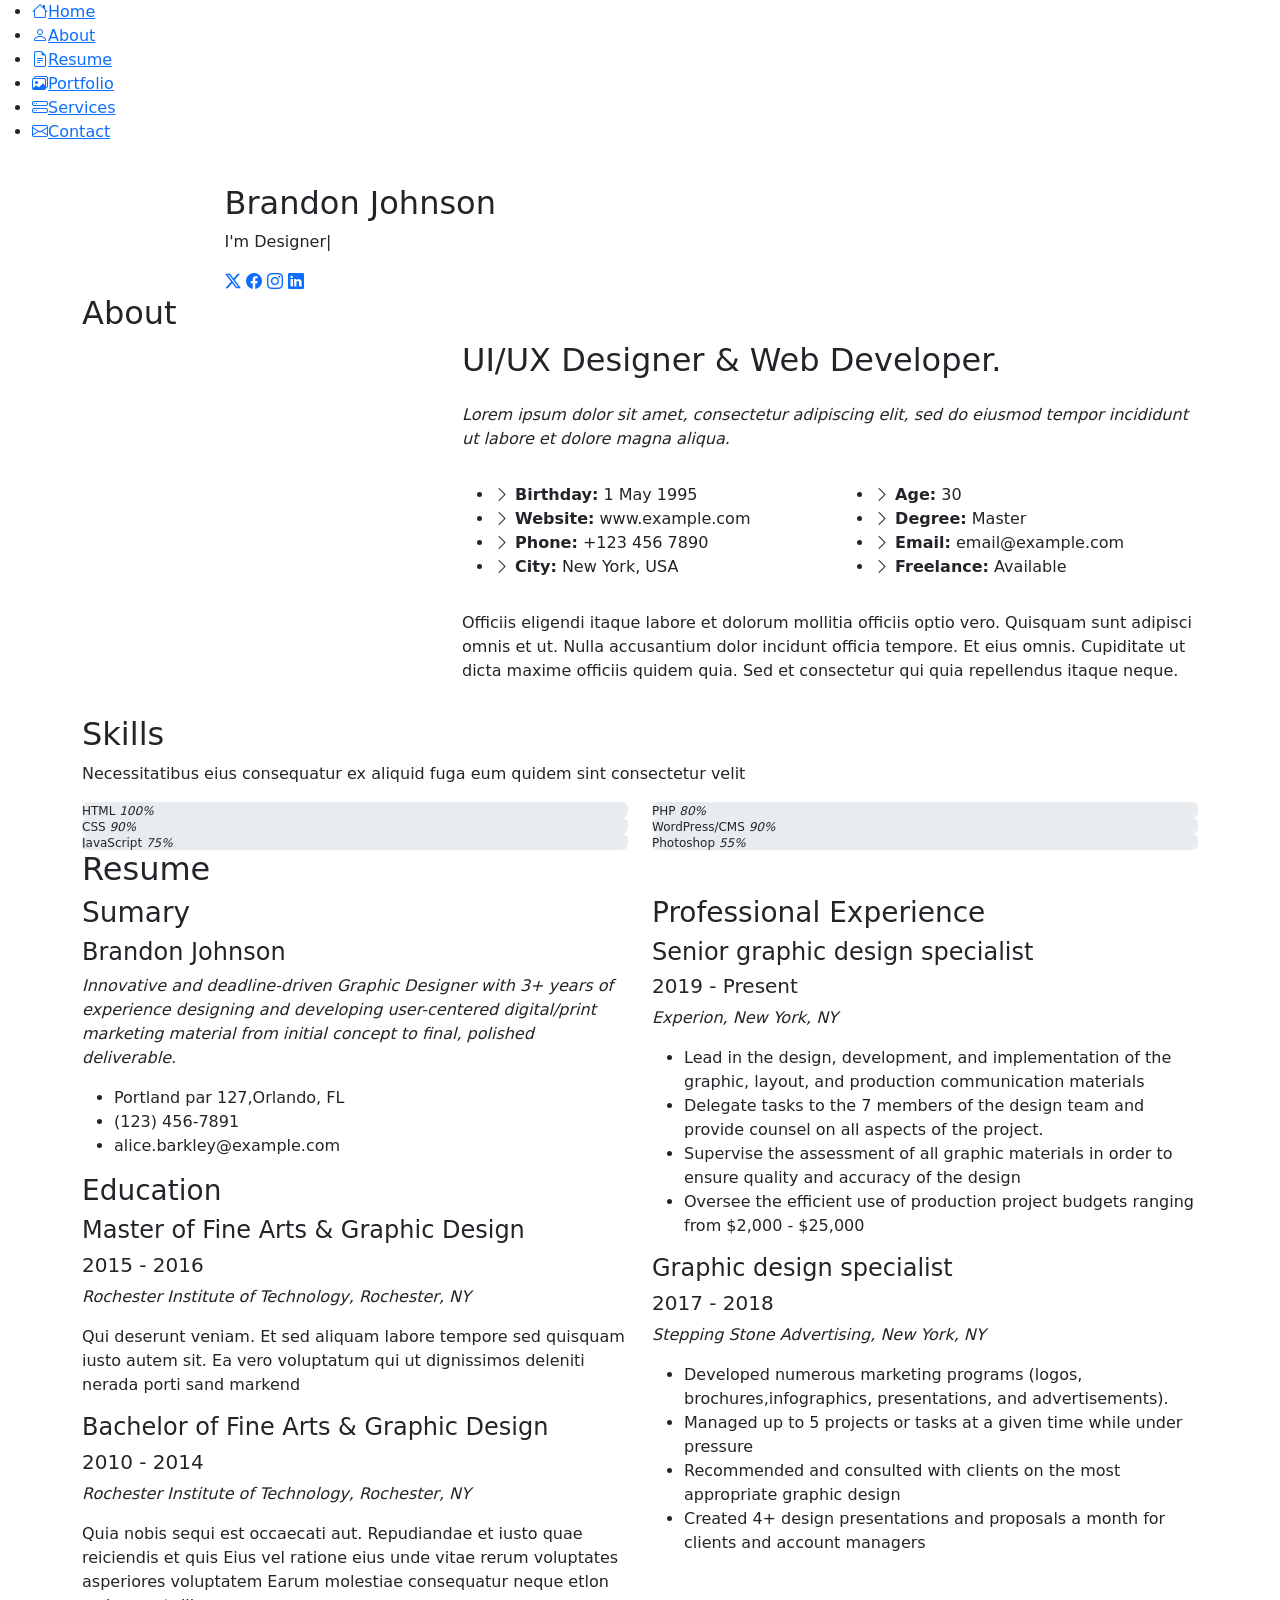
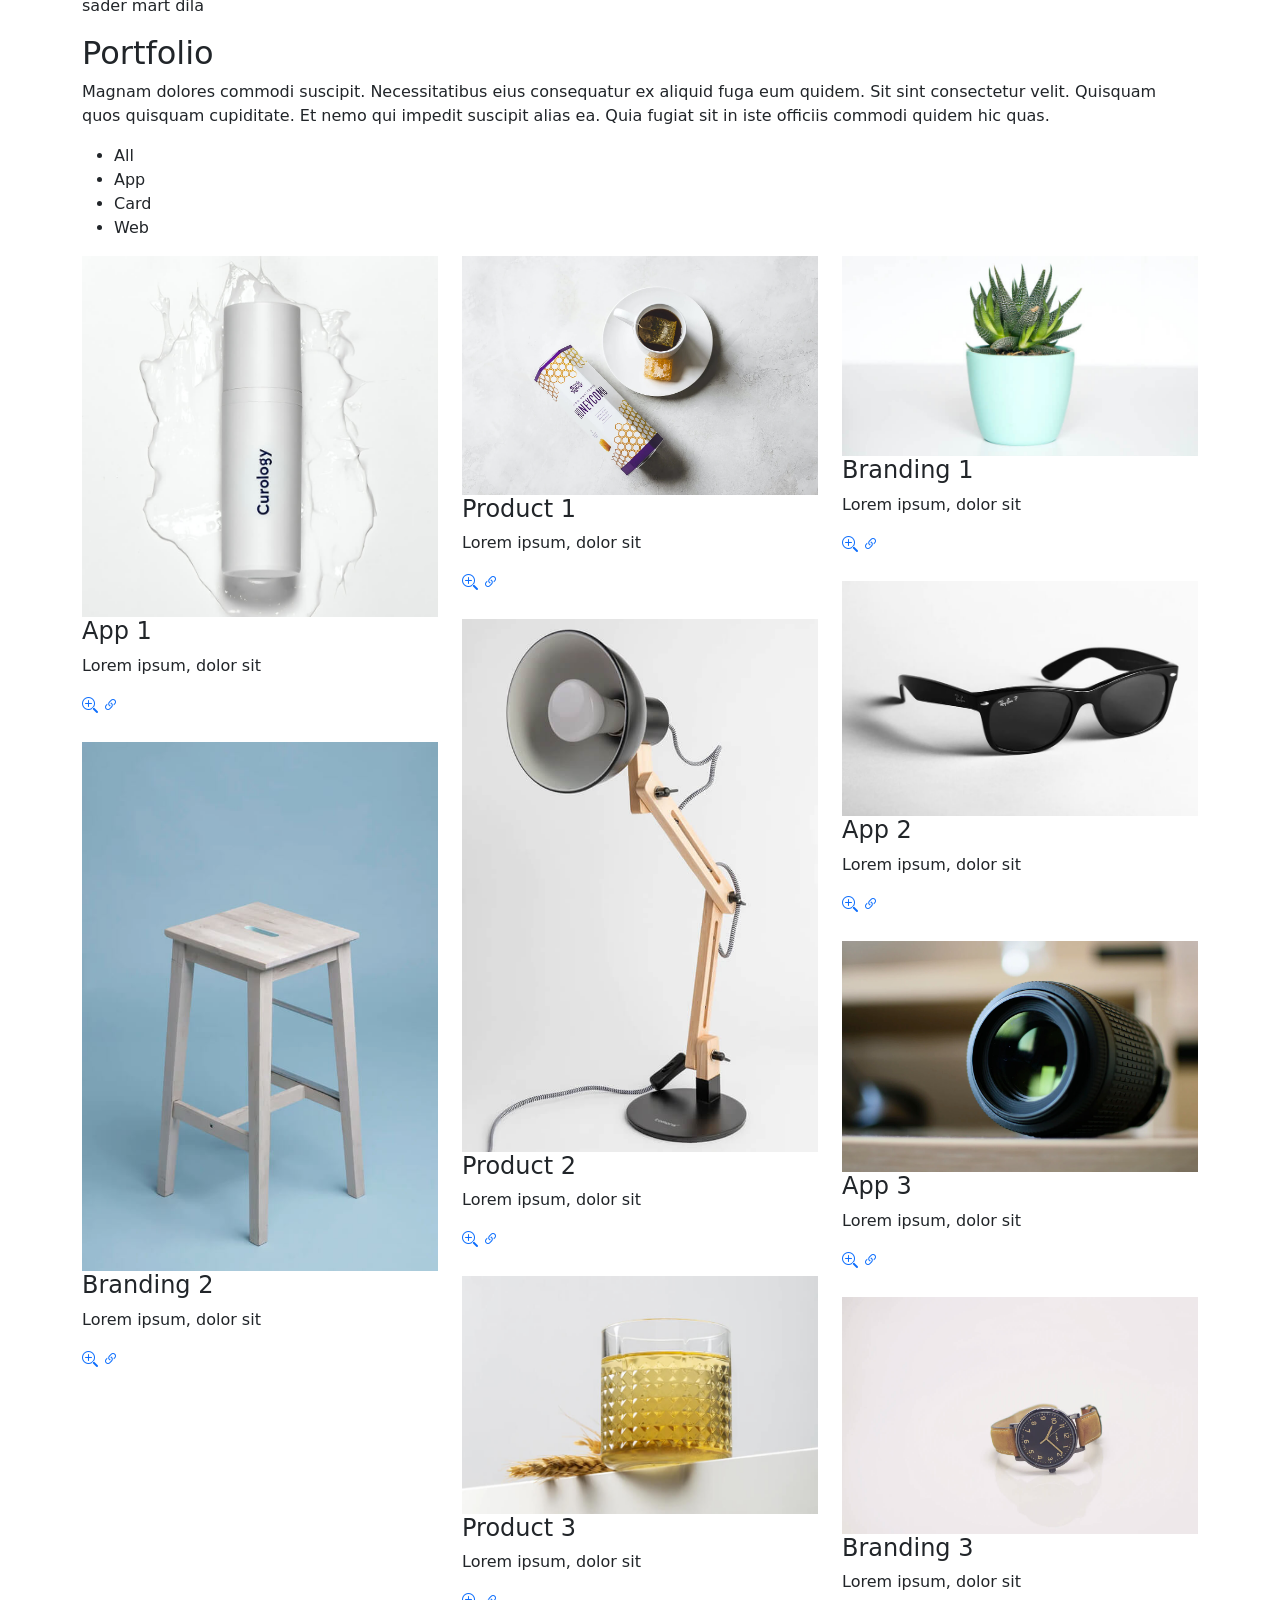
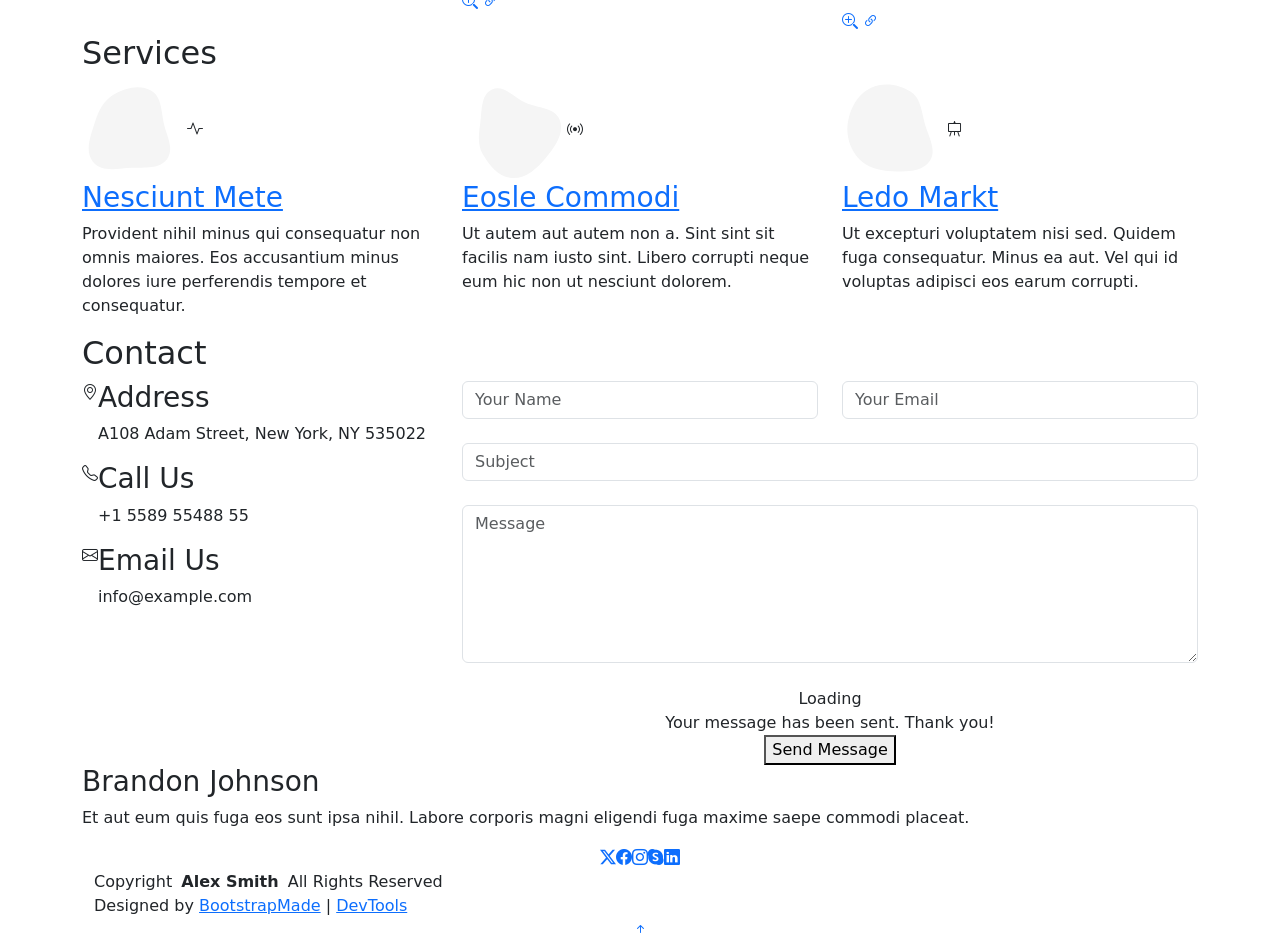
==== index.html @ 9f664d88 "first" ====
<!DOCTYPE html>
<html lang="en">

<head>
  <meta charset="utf-8">
  <meta content="width=device-width, initial-scale=1.0" name="viewport">
  <title>Index - MyResume Bootstrap Template</title>
  <meta content="" name="description">
  <meta content="" name="keywords">

  <!-- Favicons -->
  <link href="assets/img/favicon.png" rel="icon">
  <link href="assets/img/apple-touch-icon.png" rel="apple-touch-icon">

  <!-- Fonts -->
  <link href="https://fonts.googleapis.com" rel="preconnect">
  <link href="https://fonts.gstatic.com" rel="preconnect" crossorigin>
  <link href="https://fonts.googleapis.com/css2?family=Roboto:ital,wght@0,100;0,300;0,400;0,500;0,700;0,900;1,100;1,300;1,400;1,500;1,700;1,900&family=Poppins:ital,wght@0,100;0,200;0,300;0,400;0,500;0,600;0,700;0,800;0,900;1,100;1,200;1,300;1,400;1,500;1,600;1,700;1,800;1,900&family=Raleway:ital,wght@0,100;0,200;0,300;0,400;0,500;0,600;0,700;0,800;0,900;1,100;1,200;1,300;1,400;1,500;1,600;1,700;1,800;1,900&display=swap" rel="stylesheet">

  <!-- Vendor CSS Files -->
  <link href="assets/vendor/bootstrap/css/bootstrap.min.css" rel="stylesheet">
  <link href="assets/vendor/bootstrap-icons/bootstrap-icons.css" rel="stylesheet">
  <link href="assets/vendor/aos/aos.css" rel="stylesheet">
  <link href="assets/vendor/glightbox/css/glightbox.min.css" rel="stylesheet">
  <link href="assets/vendor/swiper/swiper-bundle.min.css" rel="stylesheet">

  <!-- Main CSS File -->
  <link href="assets/css/main.css" rel="stylesheet">

  <!-- =======================================================
  * Template Name: MyResume
  * Template URL: https://bootstrapmade.com/free-html-bootstrap-template-my-resume/
  * Updated: Jun 29 2024 with Bootstrap v5.3.3
  * Author: BootstrapMade.com
  * License: https://bootstrapmade.com/license/
  ======================================================== -->
</head>

<body class="index-page">

  <header id="header" class="header d-flex flex-column justify-content-center">

    <i class="header-toggle d-xl-none bi bi-list"></i>

    <nav id="navmenu" class="navmenu">
      <ul>
        <li><a href="#hero" class="active"><i class="bi bi-house navicon"></i><span>Home</span></a></li>
        <li><a href="#about"><i class="bi bi-person navicon"></i><span>About</span></a></li>
        <li><a href="#resume"><i class="bi bi-file-earmark-text navicon"></i><span>Resume</span></a></li>
        <li><a href="#portfolio"><i class="bi bi-images navicon"></i><span>Portfolio</span></a></li>
        <li><a href="#services"><i class="bi bi-hdd-stack navicon"></i><span>Services</span></a></li>
        <li><a href="#contact"><i class="bi bi-envelope navicon"></i><span>Contact</span></a></li>
      </ul>
    </nav>

  </header>

  <main class="main">

    <!-- Hero Section -->
    <section id="hero" class="hero section light-background">

      <img src="assets/img/hero-bg.jpg" alt="">

      <div class="container" data-aos="zoom-out">
        <div class="row justify-content-center">
          <div class="col-lg-9">
            <h2>Brandon Johnson</h2>
            <p>I'm <span class="typed" data-typed-items="Designer, Developer, Freelancer, Photographer">Designer</span><span class="typed-cursor typed-cursor--blink" aria-hidden="true"></span></p>
            <div class="social-links">
              <a href="#"><i class="bi bi-twitter-x"></i></a>
              <a href="#"><i class="bi bi-facebook"></i></a>
              <a href="#"><i class="bi bi-instagram"></i></a>
              <a href="#"><i class="bi bi-linkedin"></i></a>
            </div>
          </div>
        </div>
      </div>

    </section><!-- /Hero Section -->

    <!-- About Section -->
    <section id="about" class="about section">

      <!-- Section Title -->
      <div class="container section-title" data-aos="fade-up">
        <h2>About</h2>
      </div><!-- End Section Title -->

      <div class="container" data-aos="fade-up" data-aos-delay="100">

        <div class="row gy-4 justify-content-center">
          <div class="col-lg-4">
            <img src="assets/img/profile-img.jpg" class="img-fluid" alt="">
          </div>
          <div class="col-lg-8 content">
            <h2>UI/UX Designer &amp; Web Developer.</h2>
            <p class="fst-italic py-3">
              Lorem ipsum dolor sit amet, consectetur adipiscing elit, sed do eiusmod tempor incididunt ut labore et dolore
              magna aliqua.
            </p>
            <div class="row">
              <div class="col-lg-6">
                <ul>
                  <li><i class="bi bi-chevron-right"></i> <strong>Birthday:</strong> <span>1 May 1995</span></li>
                  <li><i class="bi bi-chevron-right"></i> <strong>Website:</strong> <span>www.example.com</span></li>
                  <li><i class="bi bi-chevron-right"></i> <strong>Phone:</strong> <span>+123 456 7890</span></li>
                  <li><i class="bi bi-chevron-right"></i> <strong>City:</strong> <span>New York, USA</span></li>
                </ul>
              </div>
              <div class="col-lg-6">
                <ul>
                  <li><i class="bi bi-chevron-right"></i> <strong>Age:</strong> <span>30</span></li>
                  <li><i class="bi bi-chevron-right"></i> <strong>Degree:</strong> <span>Master</span></li>
                  <li><i class="bi bi-chevron-right"></i> <strong>Email:</strong> <span>email@example.com</span></li>
                  <li><i class="bi bi-chevron-right"></i> <strong>Freelance:</strong> <span>Available</span></li>
                </ul>
              </div>
            </div>
            <p class="py-3">
              Officiis eligendi itaque labore et dolorum mollitia officiis optio vero. Quisquam sunt adipisci omnis et ut. Nulla accusantium dolor incidunt officia tempore. Et eius omnis.
              Cupiditate ut dicta maxime officiis quidem quia. Sed et consectetur qui quia repellendus itaque neque.
            </p>
          </div>
        </div>

      </div>

    </section><!-- /About Section -->

    <!-- Skills Section -->
    <section id="skills" class="skills section">

      <!-- Section Title -->
      <div class="container section-title" data-aos="fade-up">
        <h2>Skills</h2>
        <p>Necessitatibus eius consequatur ex aliquid fuga eum quidem sint consectetur velit</p>
      </div><!-- End Section Title -->

      <div class="container" data-aos="fade-up" data-aos-delay="100">

        <div class="row skills-content skills-animation">

          <div class="col-lg-6">

            <div class="progress">
              <span class="skill"><span>HTML</span> <i class="val">100%</i></span>
              <div class="progress-bar-wrap">
                <div class="progress-bar" role="progressbar" aria-valuenow="100" aria-valuemin="0" aria-valuemax="100"></div>
              </div>
            </div><!-- End Skills Item -->

            <div class="progress">
              <span class="skill"><span>CSS</span> <i class="val">90%</i></span>
              <div class="progress-bar-wrap">
                <div class="progress-bar" role="progressbar" aria-valuenow="90" aria-valuemin="0" aria-valuemax="100"></div>
              </div>
            </div><!-- End Skills Item -->

            <div class="progress">
              <span class="skill"><span>JavaScript</span> <i class="val">75%</i></span>
              <div class="progress-bar-wrap">
                <div class="progress-bar" role="progressbar" aria-valuenow="75" aria-valuemin="0" aria-valuemax="100"></div>
              </div>
            </div><!-- End Skills Item -->

          </div>

          <div class="col-lg-6">

            <div class="progress">
              <span class="skill"><span>PHP</span> <i class="val">80%</i></span>
              <div class="progress-bar-wrap">
                <div class="progress-bar" role="progressbar" aria-valuenow="80" aria-valuemin="0" aria-valuemax="100"></div>
              </div>
            </div><!-- End Skills Item -->

            <div class="progress">
              <span class="skill"><span>WordPress/CMS</span> <i class="val">90%</i></span>
              <div class="progress-bar-wrap">
                <div class="progress-bar" role="progressbar" aria-valuenow="90" aria-valuemin="0" aria-valuemax="100"></div>
              </div>
            </div><!-- End Skills Item -->

            <div class="progress">
              <span class="skill"><span>Photoshop</span> <i class="val">55%</i></span>
              <div class="progress-bar-wrap">
                <div class="progress-bar" role="progressbar" aria-valuenow="55" aria-valuemin="0" aria-valuemax="100"></div>
              </div>
            </div><!-- End Skills Item -->

          </div>

        </div>

      </div>

    </section><!-- /Skills Section -->

    <!-- Resume Section -->
    <section id="resume" class="resume section">

      <!-- Section Title -->
      <div class="container section-title" data-aos="fade-up">
        <h2>Resume</h2>
      </div><!-- End Section Title -->

      <div class="container">

        <div class="row">

          <div class="col-lg-6" data-aos="fade-up" data-aos-delay="100">
            <h3 class="resume-title">Sumary</h3>

            <div class="resume-item pb-0">
              <h4>Brandon Johnson</h4>
              <p><em>Innovative and deadline-driven Graphic Designer with 3+ years of experience designing and developing user-centered digital/print marketing material from initial concept to final, polished deliverable.</em></p>
              <ul>
                <li>Portland par 127,Orlando, FL</li>
                <li>(123) 456-7891</li>
                <li>alice.barkley@example.com</li>
              </ul>
            </div><!-- Edn Resume Item -->

            <h3 class="resume-title">Education</h3>
            <div class="resume-item">
              <h4>Master of Fine Arts &amp; Graphic Design</h4>
              <h5>2015 - 2016</h5>
              <p><em>Rochester Institute of Technology, Rochester, NY</em></p>
              <p>Qui deserunt veniam. Et sed aliquam labore tempore sed quisquam iusto autem sit. Ea vero voluptatum qui ut dignissimos deleniti nerada porti sand markend</p>
            </div><!-- Edn Resume Item -->

            <div class="resume-item">
              <h4>Bachelor of Fine Arts &amp; Graphic Design</h4>
              <h5>2010 - 2014</h5>
              <p><em>Rochester Institute of Technology, Rochester, NY</em></p>
              <p>Quia nobis sequi est occaecati aut. Repudiandae et iusto quae reiciendis et quis Eius vel ratione eius unde vitae rerum voluptates asperiores voluptatem Earum molestiae consequatur neque etlon sader mart dila</p>
            </div><!-- Edn Resume Item -->

          </div>

          <div class="col-lg-6" data-aos="fade-up" data-aos-delay="200">
            <h3 class="resume-title">Professional Experience</h3>
            <div class="resume-item">
              <h4>Senior graphic design specialist</h4>
              <h5>2019 - Present</h5>
              <p><em>Experion, New York, NY </em></p>
              <ul>
                <li>Lead in the design, development, and implementation of the graphic, layout, and production communication materials</li>
                <li>Delegate tasks to the 7 members of the design team and provide counsel on all aspects of the project. </li>
                <li>Supervise the assessment of all graphic materials in order to ensure quality and accuracy of the design</li>
                <li>Oversee the efficient use of production project budgets ranging from $2,000 - $25,000</li>
              </ul>
            </div><!-- Edn Resume Item -->

            <div class="resume-item">
              <h4>Graphic design specialist</h4>
              <h5>2017 - 2018</h5>
              <p><em>Stepping Stone Advertising, New York, NY</em></p>
              <ul>
                <li>Developed numerous marketing programs (logos, brochures,infographics, presentations, and advertisements).</li>
                <li>Managed up to 5 projects or tasks at a given time while under pressure</li>
                <li>Recommended and consulted with clients on the most appropriate graphic design</li>
                <li>Created 4+ design presentations and proposals a month for clients and account managers</li>
              </ul>
            </div><!-- Edn Resume Item -->

          </div>

        </div>

      </div>

    </section><!-- /Resume Section -->

    <!-- Portfolio Section -->
    <section id="portfolio" class="portfolio section">

      <!-- Section Title -->
      <div class="container section-title" data-aos="fade-up">
        <h2>Portfolio</h2>
        <p>Magnam dolores commodi suscipit. Necessitatibus eius consequatur ex aliquid fuga eum quidem. Sit sint consectetur velit. Quisquam quos quisquam cupiditate. Et nemo qui impedit suscipit alias ea. Quia fugiat sit in iste officiis commodi quidem hic quas.</p>
      </div><!-- End Section Title -->

      <div class="container">

        <div class="isotope-layout" data-default-filter="*" data-layout="masonry" data-sort="original-order">

          <ul class="portfolio-filters isotope-filters" data-aos="fade-up" data-aos-delay="100">
            <li data-filter="*" class="filter-active">All</li>
            <li data-filter=".filter-app">App</li>
            <li data-filter=".filter-product">Card</li>
            <li data-filter=".filter-branding">Web</li>
          </ul><!-- End Portfolio Filters -->

          <div class="row gy-4 isotope-container" data-aos="fade-up" data-aos-delay="200">

            <div class="col-lg-4 col-md-6 portfolio-item isotope-item filter-app">
              <img src="assets/img/masonry-portfolio/masonry-portfolio-1.jpg" class="img-fluid" alt="">
              <div class="portfolio-info">
                <h4>App 1</h4>
                <p>Lorem ipsum, dolor sit</p>
                <a href="assets/img/masonry-portfolio/masonry-portfolio-1.jpg" title="App 1" data-gallery="portfolio-gallery-app" class="glightbox preview-link"><i class="bi bi-zoom-in"></i></a>
                <a href="" title="More Details" class="details-link"><i class="bi bi-link-45deg"></i></a>
              </div>
            </div><!-- End Portfolio Item -->

            <div class="col-lg-4 col-md-6 portfolio-item isotope-item filter-product">
              <img src="assets/img/masonry-portfolio/masonry-portfolio-2.jpg" class="img-fluid" alt="">
              <div class="portfolio-info">
                <h4>Product 1</h4>
                <p>Lorem ipsum, dolor sit</p>
                <a href="assets/img/masonry-portfolio/masonry-portfolio-2.jpg" title="Product 1" data-gallery="portfolio-gallery-product" class="glightbox preview-link"><i class="bi bi-zoom-in"></i></a>
                <a href="" title="More Details" class="details-link"><i class="bi bi-link-45deg"></i></a>
              </div>
            </div><!-- End Portfolio Item -->

            <div class="col-lg-4 col-md-6 portfolio-item isotope-item filter-branding">
              <img src="assets/img/masonry-portfolio/masonry-portfolio-3.jpg" class="img-fluid" alt="">
              <div class="portfolio-info">
                <h4>Branding 1</h4>
                <p>Lorem ipsum, dolor sit</p>
                <a href="assets/img/masonry-portfolio/masonry-portfolio-3.jpg" title="Branding 1" data-gallery="portfolio-gallery-branding" class="glightbox preview-link"><i class="bi bi-zoom-in"></i></a>
                <a href="" title="More Details" class="details-link"><i class="bi bi-link-45deg"></i></a>
              </div>
            </div><!-- End Portfolio Item -->

            <div class="col-lg-4 col-md-6 portfolio-item isotope-item filter-app">
              <img src="assets/img/masonry-portfolio/masonry-portfolio-4.jpg" class="img-fluid" alt="">
              <div class="portfolio-info">
                <h4>App 2</h4>
                <p>Lorem ipsum, dolor sit</p>
                <a href="assets/img/masonry-portfolio/masonry-portfolio-4.jpg" title="App 2" data-gallery="portfolio-gallery-app" class="glightbox preview-link"><i class="bi bi-zoom-in"></i></a>
                <a href="" title="More Details" class="details-link"><i class="bi bi-link-45deg"></i></a>
              </div>
            </div><!-- End Portfolio Item -->

            <div class="col-lg-4 col-md-6 portfolio-item isotope-item filter-product">
              <img src="assets/img/masonry-portfolio/masonry-portfolio-5.jpg" class="img-fluid" alt="">
              <div class="portfolio-info">
                <h4>Product 2</h4>
                <p>Lorem ipsum, dolor sit</p>
                <a href="assets/img/masonry-portfolio/masonry-portfolio-5.jpg" title="Product 2" data-gallery="portfolio-gallery-product" class="glightbox preview-link"><i class="bi bi-zoom-in"></i></a>
                <a href="" title="More Details" class="details-link"><i class="bi bi-link-45deg"></i></a>
              </div>
            </div><!-- End Portfolio Item -->

            <div class="col-lg-4 col-md-6 portfolio-item isotope-item filter-branding">
              <img src="assets/img/masonry-portfolio/masonry-portfolio-6.jpg" class="img-fluid" alt="">
              <div class="portfolio-info">
                <h4>Branding 2</h4>
                <p>Lorem ipsum, dolor sit</p>
                <a href="assets/img/masonry-portfolio/masonry-portfolio-6.jpg" title="Branding 2" data-gallery="portfolio-gallery-branding" class="glightbox preview-link"><i class="bi bi-zoom-in"></i></a>
                <a href="" title="More Details" class="details-link"><i class="bi bi-link-45deg"></i></a>
              </div>
            </div><!-- End Portfolio Item -->

            <div class="col-lg-4 col-md-6 portfolio-item isotope-item filter-app">
              <img src="assets/img/masonry-portfolio/masonry-portfolio-7.jpg" class="img-fluid" alt="">
              <div class="portfolio-info">
                <h4>App 3</h4>
                <p>Lorem ipsum, dolor sit</p>
                <a href="assets/img/masonry-portfolio/masonry-portfolio-7.jpg" title="App 3" data-gallery="portfolio-gallery-app" class="glightbox preview-link"><i class="bi bi-zoom-in"></i></a>
                <a href="" title="More Details" class="details-link"><i class="bi bi-link-45deg"></i></a>
              </div>
            </div><!-- End Portfolio Item -->

            <div class="col-lg-4 col-md-6 portfolio-item isotope-item filter-product">
              <img src="assets/img/masonry-portfolio/masonry-portfolio-8.jpg" class="img-fluid" alt="">
              <div class="portfolio-info">
                <h4>Product 3</h4>
                <p>Lorem ipsum, dolor sit</p>
                <a href="assets/img/masonry-portfolio/masonry-portfolio-8.jpg" title="Product 3" data-gallery="portfolio-gallery-product" class="glightbox preview-link"><i class="bi bi-zoom-in"></i></a>
                <a href="" title="More Details" class="details-link"><i class="bi bi-link-45deg"></i></a>
              </div>
            </div><!-- End Portfolio Item -->

            <div class="col-lg-4 col-md-6 portfolio-item isotope-item filter-branding">
              <img src="assets/img/masonry-portfolio/masonry-portfolio-9.jpg" class="img-fluid" alt="">
              <div class="portfolio-info">
                <h4>Branding 3</h4>
                <p>Lorem ipsum, dolor sit</p>
                <a href="assets/img/masonry-portfolio/masonry-portfolio-9.jpg" title="Branding 2" data-gallery="portfolio-gallery-branding" class="glightbox preview-link"><i class="bi bi-zoom-in"></i></a>
                <a href="" title="More Details" class="details-link"><i class="bi bi-link-45deg"></i></a>
              </div>
            </div><!-- End Portfolio Item -->

          </div><!-- End Portfolio Container -->

        </div>

      </div>

    </section><!-- /Portfolio Section -->

    <!-- Services Section -->
    <section id="services" class="services section">

      <!-- Section Title -->
      <div class="container section-title" data-aos="fade-up">
        <h2>Services</h2>
      </div><!-- End Section Title -->

      <div class="container">

        <div class="row gy-4">

          <div class="col-lg-4 col-md-6" data-aos="fade-up" data-aos-delay="100">
            <div class="service-item item-cyan position-relative">
              <div class="icon">
                <svg width="100" height="100" viewBox="0 0 600 600" xmlns="http://www.w3.org/2000/svg">
                  <path stroke="none" stroke-width="0" fill="#f5f5f5" d="M300,521.0016835830174C376.1290562159157,517.8887921683347,466.0731472004068,529.7835943286574,510.70327084640275,468.03025145048787C554.3714126377745,407.6079735673963,508.03601936045806,328.9844924480964,491.2728898941984,256.3432110539036C474.5976632858925,184.082847569629,479.9380746630129,96.60480741107993,416.23090153303,58.64404602377083C348.86323505073057,18.502131276798302,261.93793281208167,40.57373210992963,193.5410806939664,78.93577620505333C130.42746243093433,114.334589627462,98.30271207620316,179.96522072025542,76.75703585869454,249.04625023123273C51.97151888228291,328.5150500222984,13.704378332031375,421.85034740162234,66.52175969318436,486.19268352777647C119.04800174914682,550.1803526380478,217.28368757567262,524.383925680826,300,521.0016835830174"></path>
                </svg>
                <i class="bi bi-activity"></i>
              </div>
              <a href="#" class="stretched-link">
                <h3>Nesciunt Mete</h3>
              </a>
              <p>Provident nihil minus qui consequatur non omnis maiores. Eos accusantium minus dolores iure perferendis tempore et consequatur.</p>
            </div>
          </div><!-- End Service Item -->

          <div class="col-lg-4 col-md-6" data-aos="fade-up" data-aos-delay="200">
            <div class="service-item item-orange position-relative">
              <div class="icon">
                <svg width="100" height="100" viewBox="0 0 600 600" xmlns="http://www.w3.org/2000/svg">
                  <path stroke="none" stroke-width="0" fill="#f5f5f5" d="M300,582.0697525312426C382.5290701553225,586.8405444964366,449.9789794690241,525.3245884688669,502.5850820975895,461.55621195738473C556.606425686781,396.0723002908107,615.8543463187945,314.28637112970534,586.6730223649479,234.56875336149918C558.9533121215079,158.8439757836574,454.9685369536778,164.00468322053177,381.49747125262974,130.76875717737553C312.15926192815925,99.40240125094834,248.97055460311594,18.661163978235184,179.8680185752513,50.54337015887873C110.5421016452524,82.52863877960104,119.82277516462835,180.83849132639028,109.12597500060166,256.43424936330496C100.08760227029461,320.3096726198365,92.17705696193138,384.0621239912766,124.79988738764834,439.7174275375508C164.83382741302287,508.01625554203684,220.96474134820875,577.5009287672846,300,582.0697525312426"></path>
                </svg>
                <i class="bi bi-broadcast"></i>
              </div>
              <a href="#" class="stretched-link">
                <h3>Eosle Commodi</h3>
              </a>
              <p>Ut autem aut autem non a. Sint sint sit facilis nam iusto sint. Libero corrupti neque eum hic non ut nesciunt dolorem.</p>
            </div>
          </div><!-- End Service Item -->

          <div class="col-lg-4 col-md-6" data-aos="fade-up" data-aos-delay="300">
            <div class="service-item item-teal position-relative">
              <div class="icon">
                <svg width="100" height="100" viewBox="0 0 600 600" xmlns="http://www.w3.org/2000/svg">
                  <path stroke="none" stroke-width="0" fill="#f5f5f5" d="M300,541.5067337569781C382.14930387511276,545.0595476570109,479.8736841581634,548.3450877840088,526.4010558755058,480.5488172755941C571.5218469581645,414.80211281144784,517.5187510058486,332.0715597781072,496.52539010469104,255.14436215662573C477.37192572678356,184.95920475031193,473.57363656557914,105.61284051026155,413.0603344069578,65.22779650032875C343.27470386102294,18.654635553484475,251.2091493199835,5.337323636656869,175.0934190732945,40.62881213300186C97.87086631185822,76.43348514350839,51.98124368387456,156.15599469081315,36.44837278890362,239.84606092416172C21.716077023791087,319.22268207091537,43.775223500013084,401.1760424656574,96.891909868211,461.97329694683043C147.22146801428983,519.5804099606455,223.5754009179313,538.201503339737,300,541.5067337569781"></path>
                </svg>
                <i class="bi bi-easel"></i>
              </div>
              <a href="#" class="stretched-link">
                <h3>Ledo Markt</h3>
              </a>
              <p>Ut excepturi voluptatem nisi sed. Quidem fuga consequatur. Minus ea aut. Vel qui id voluptas adipisci eos earum corrupti.</p>
            </div>
          </div><!-- End Service Item -->

        </div>

      </div>

    </section><!-- /Services Section -->

    <!-- Contact Section -->
    <section id="contact" class="contact section">

      <!-- Section Title -->
      <div class="container section-title" data-aos="fade-up">
        <h2>Contact</h2>
      </div><!-- End Section Title -->

      <div class="container" data-aos="fade" data-aos-delay="100">

        <div class="row gy-4">

          <div class="col-lg-4">
            <div class="info-item d-flex" data-aos="fade-up" data-aos-delay="200">
              <i class="bi bi-geo-alt flex-shrink-0"></i>
              <div>
                <h3>Address</h3>
                <p>A108 Adam Street, New York, NY 535022</p>
              </div>
            </div><!-- End Info Item -->

            <div class="info-item d-flex" data-aos="fade-up" data-aos-delay="300">
              <i class="bi bi-telephone flex-shrink-0"></i>
              <div>
                <h3>Call Us</h3>
                <p>+1 5589 55488 55</p>
              </div>
            </div><!-- End Info Item -->

            <div class="info-item d-flex" data-aos="fade-up" data-aos-delay="400">
              <i class="bi bi-envelope flex-shrink-0"></i>
              <div>
                <h3>Email Us</h3>
                <p>info@example.com</p>
              </div>
            </div><!-- End Info Item -->

          </div>

          <div class="col-lg-8">
            <form action="forms/contact.php" method="post" class="php-email-form" data-aos="fade-up" data-aos-delay="200">
              <div class="row gy-4">

                <div class="col-md-6">
                  <input type="text" name="name" class="form-control" placeholder="Your Name" required="">
                </div>

                <div class="col-md-6 ">
                  <input type="email" class="form-control" name="email" placeholder="Your Email" required="">
                </div>

                <div class="col-md-12">
                  <input type="text" class="form-control" name="subject" placeholder="Subject" required="">
                </div>

                <div class="col-md-12">
                  <textarea class="form-control" name="message" rows="6" placeholder="Message" required=""></textarea>
                </div>

                <div class="col-md-12 text-center">
                  <div class="loading">Loading</div>
                  <div class="error-message"></div>
                  <div class="sent-message">Your message has been sent. Thank you!</div>

                  <button type="submit">Send Message</button>
                </div>

              </div>
            </form>
          </div><!-- End Contact Form -->

        </div>

      </div>

    </section><!-- /Contact Section -->

  </main>

  <footer id="footer" class="footer position-relative light-background">
    <div class="container">
      <h3 class="sitename">Brandon Johnson</h3>
      <p>Et aut eum quis fuga eos sunt ipsa nihil. Labore corporis magni eligendi fuga maxime saepe commodi placeat.</p>
      <div class="social-links d-flex justify-content-center">
        <a href=""><i class="bi bi-twitter-x"></i></a>
        <a href=""><i class="bi bi-facebook"></i></a>
        <a href=""><i class="bi bi-instagram"></i></a>
        <a href=""><i class="bi bi-skype"></i></a>
        <a href=""><i class="bi bi-linkedin"></i></a>
      </div>
      <div class="container">
        <div class="copyright">
          <span>Copyright</span> <strong class="px-1 sitename">Alex Smith</strong> <span>All Rights Reserved</span>
        </div>
        <div class="credits">
          <!-- All the links in the footer should remain intact. -->
          <!-- You can delete the links only if you've purchased the pro version. -->
          <!-- Licensing information: https://bootstrapmade.com/license/ -->
          <!-- Purchase the pro version with working PHP/AJAX contact form: [buy-url] -->
          Designed by <a href="https://bootstrapmade.com/">BootstrapMade</a> | <a href="https://bootstrapmade.com/tools/">DevTools</a>
        </div>
      </div>
    </div>
  </footer>

  <!-- Scroll Top -->
  <a href="#" id="scroll-top" class="scroll-top d-flex align-items-center justify-content-center"><i class="bi bi-arrow-up-short"></i></a>

  <!-- Preloader -->
  <div id="preloader"></div>

  <!-- Vendor JS Files -->
  <script src="assets/vendor/bootstrap/js/bootstrap.bundle.min.js"></script>
  <script src="assets/vendor/php-email-form/validate.js"></script>
  <script src="assets/vendor/aos/aos.js"></script>
  <script src="assets/vendor/typed.js/typed.umd.js"></script>
  <script src="assets/vendor/purecounter/purecounter_vanilla.js"></script>
  <script src="assets/vendor/waypoints/noframework.waypoints.js"></script>
  <script src="assets/vendor/glightbox/js/glightbox.min.js"></script>
  <script src="assets/vendor/imagesloaded/imagesloaded.pkgd.min.js"></script>
  <script src="assets/vendor/isotope-layout/isotope.pkgd.min.js"></script>
  <script src="assets/vendor/swiper/swiper-bundle.min.js"></script>

  <!-- Main JS File -->
  <script src="assets/js/main.js"></script>

</body>

</html>
---- assets/css/main.css ----
/**
* Template Name: MyResume
* Template URL: https://bootstrapmade.com/free-html-bootstrap-template-my-resume/
* Updated: Jun 29 2024 with Bootstrap v5.3.3
* Author: BootstrapMade.com
* License: https://bootstrapmade.com/license/
*/

/*--------------------------------------------------------------
# Font & Color Variables
# Help: https://bootstrapmade.com/color-system/
--------------------------------------------------------------*/
/* Fonts */
:root {
  --default-font: "Roboto",  system-ui, -apple-system, "Segoe UI", Roboto, "Helvetica Neue", Arial, "Noto Sans", "Liberation Sans", sans-serif, "Apple Color Emoji", "Segoe UI Emoji", "Segoe UI Symbol", "Noto Color Emoji";
  --heading-font: "Raleway",  sans-serif;
  --nav-font: "Poppins",  sans-serif;
}

/* Global Colors - The following color variables are used throughout the website. Updating them here will change the color scheme of the entire website */
:root { 
  --background-color: #ffffff; /* Background color for the entire website, including individual sections */
  --default-color: #272829; /* Default color used for the majority of the text content across the entire website */
  --heading-color: #45505b; /* Color for headings, subheadings and title throughout the website */
  --accent-color: #0563bb; /* Accent color that represents your brand on the website. It's used for buttons, links, and other elements that need to stand out */
  --surface-color: #ffffff; /* The surface color is used as a background of boxed elements within sections, such as cards, icon boxes, or other elements that require a visual separation from the global background. */
  --contrast-color: #ffffff; /* Contrast color for text, ensuring readability against backgrounds of accent, heading, or default colors. */
}

/* Nav Menu Colors - The following color variables are used specifically for the navigation menu. They are separate from the global colors to allow for more customization options */
:root {
  --nav-color: #45505b;  /* The default color of the main navmenu links */
  --nav-hover-color: #0563bb; /* Applied to main navmenu links when they are hovered over or active */
  --nav-mobile-background-color: #ffffff; /* Used as the background color for mobile navigation menu */
  --nav-dropdown-background-color: #ffffff; /* Used as the background color for dropdown items that appear when hovering over primary navigation items */
  --nav-dropdown-color: #212529; /* Used for navigation links of the dropdown items in the navigation menu. */
  --nav-dropdown-hover-color: #0563bb; /* Similar to --nav-hover-color, this color is applied to dropdown navigation links when they are hovered over. */
}

/* Color Presets - These classes override global colors when applied to any section or element, providing reuse of the sam color scheme. */

.light-background {
  --background-color: #f9f9f9;
  --surface-color: #ffffff;
}

.dark-background {
  --background-color: #060606;
  --default-color: #ffffff;
  --heading-color: #ffffff;
  --surface-color: #252525;
  --contrast-color: #ffffff;
}

/* Smooth scroll */
:root {
  scroll-behavior: smooth;
}

/*--------------------------------------------------------------
# General Styling & Shared Classes
--------------------------------------------------------------*/
body {
  color: var(--default-color);
  background-color: var(--background-color);
  font-family: var(--default-font);
}

a {
  color: var(--accent-color);
  text-decoration: none;
  transition: 0.3s;
}

a:hover {
  color: color-mix(in srgb, var(--accent-color), transparent 25%);
  text-decoration: none;
}

h1,
h2,
h3,
h4,
h5,
h6 {
  color: var(--heading-color);
  font-family: var(--heading-font);
}

/* PHP Email Form Messages
------------------------------*/
.php-email-form .error-message {
  display: none;
  background: #df1529;
  color: #ffffff;
  text-align: left;
  padding: 15px;
  margin-bottom: 24px;
  font-weight: 600;
}

.php-email-form .sent-message {
  display: none;
  color: #ffffff;
  background: #059652;
  text-align: center;
  padding: 15px;
  margin-bottom: 24px;
  font-weight: 600;
}

.php-email-form .loading {
  display: none;
  background: var(--surface-color);
  text-align: center;
  padding: 15px;
  margin-bottom: 24px;
}

.php-email-form .loading:before {
  content: "";
  display: inline-block;
  border-radius: 50%;
  width: 24px;
  height: 24px;
  margin: 0 10px -6px 0;
  border: 3px solid var(--accent-color);
  border-top-color: var(--surface-color);
  animation: php-email-form-loading 1s linear infinite;
}

@keyframes php-email-form-loading {
  0% {
    transform: rotate(0deg);
  }

  100% {
    transform: rotate(360deg);
  }
}

/*--------------------------------------------------------------
# Global Header
--------------------------------------------------------------*/
.header {
  color: var(--default-color);
  position: fixed;
  top: 0;
  left: 0;
  bottom: 0;
  padding: 0 15px;
  transition: all ease-in-out 0.3s;
  overflow-y: auto;
  z-index: 997;
  min-width: 200px;
}

@media (max-width: 1199px) {
  .header {
    background-color: var(--background-color);
    border-right: 1px solid color-mix(in srgb, var(--default-color), transparent 90%);
    width: 300px;
    left: -100%;
  }
}

@media (min-width: 1200px) and (max-width: 1600px) {
  .header~main {
    margin-left: 160px;
  }

  .header~main .hero {
    margin-left: -160px;
    width: 100vw;
  }
}

.header.header-show {
  left: 0;
}

.header .header-toggle {
  color: var(--contrast-color);
  background-color: var(--accent-color);
  font-size: 22px;
  display: flex;
  align-items: center;
  justify-content: center;
  width: 40px;
  height: 40px;
  border-radius: 50%;
  cursor: pointer;
  position: fixed;
  top: 15px;
  right: 15px;
  z-index: 9999;
  transition: background-color 0.3s;
}

.header .header-toggle:hover {
  color: var(--contrast-color);
  background-color: color-mix(in srgb, var(--accent-color) 90%, white 15%);
}

/*--------------------------------------------------------------
# Navigation Menu
--------------------------------------------------------------*/
.navmenu {
  padding: 0;
  z-index: 9997;
}

.navmenu ul {
  list-style: none;
  padding: 0 0 20px 0;
  margin: 0;
  width: 140px;
}

.navmenu a,
.navmenu a:focus {
  color: var(--nav-color);
  font-family: var(--nav-font);
  display: flex;
  align-items: center;
  padding: 10px 18px;
  margin-bottom: 8px;
  font-size: 15px;
  border-radius: 50px;
  background: color-mix(in srgb, var(--default-color), transparent 92%);
  height: 56px;
  width: 100%;
  overflow: hidden;
  transition: 0.3s;
}

.navmenu a i,
.navmenu a:focus i {
  font-size: 20px;
}

.navmenu a span,
.navmenu a:focus span {
  padding: 0 5px 0 7px;
}

@media (min-width: 992px) {

  .navmenu a,
  .navmenu a:focus {
    max-width: 56px;
  }

  .navmenu a span,
  .navmenu a:focus span {
    display: none;
  }
}

.navmenu a:hover,
.navmenu .active,
.navmenu .active:focus,
.navmenu li:hover>a {
  color: var(--contrast-color);
  background: var(--nav-hover-color);
}

.navmenu a:hover,
.navmenu li:hover>a {
  max-width: 100%;
  color: var(--contrast-color);
}

.navmenu a:hover span,
.navmenu li:hover>a span {
  display: block;
}

/*--------------------------------------------------------------
# Global Footer
--------------------------------------------------------------*/
.footer {
  color: var(--default-color);
  background-color: var(--background-color);
  font-size: 14px;
  text-align: center;
  padding: 30px 0;
  position: relative;
}

.footer h3 {
  font-size: 36px;
  font-weight: 700;
  position: relative;
  padding: 0;
  margin: 0 0 15px 0;
}

.footer p {
  font-size: 15;
  font-style: italic;
  padding: 0;
  margin: 0 0 30px 0;
}

.footer .social-links {
  margin: 0 0 30px 0;
}

.footer .social-links a {
  font-size: 16px;
  display: flex;
  align-items: center;
  justify-content: center;
  background: var(--accent-color);
  color: var(--contrast-color);
  line-height: 1;
  margin: 0 4px;
  border-radius: 50%;
  text-align: center;
  width: 36px;
  height: 36px;
  transition: 0.3s;
}

.footer .social-links a:hover {
  background: color-mix(in srgb, var(--accent-color), transparent 20%);
  text-decoration: none;
}

.footer .copyright {
  padding-top: 25px;
  border-top: 1px solid color-mix(in srgb, var(--default-color), transparent 90%);
}

.footer .credits {
  font-size: 13px;
  padding-top: 5px;
}

/*--------------------------------------------------------------
# Preloader
--------------------------------------------------------------*/
#preloader {
  position: fixed;
  inset: 0;
  z-index: 999999;
  overflow: hidden;
  background: var(--background-color);
  transition: all 0.6s ease-out;
}

#preloader:before {
  content: "";
  position: fixed;
  top: calc(50% - 30px);
  left: calc(50% - 30px);
  border: 6px solid #ffffff;
  border-color: var(--accent-color) transparent var(--accent-color) transparent;
  border-radius: 50%;
  width: 60px;
  height: 60px;
  animation: animate-preloader 1.5s linear infinite;
}

@keyframes animate-preloader {
  0% {
    transform: rotate(0deg);
  }

  100% {
    transform: rotate(360deg);
  }
}

/*--------------------------------------------------------------
# Scroll Top Button
--------------------------------------------------------------*/
.scroll-top {
  position: fixed;
  visibility: hidden;
  opacity: 0;
  right: 15px;
  bottom: -15px;
  z-index: 99999;
  background-color: var(--accent-color);
  width: 44px;
  height: 44px;
  border-radius: 50px;
  transition: all 0.4s;
}

.scroll-top i {
  font-size: 24px;
  color: var(--contrast-color);
  line-height: 0;
}

.scroll-top:hover {
  background-color: color-mix(in srgb, var(--accent-color), transparent 20%);
  color: var(--contrast-color);
}

.scroll-top.active {
  visibility: visible;
  opacity: 1;
  bottom: 15px;
}

/*--------------------------------------------------------------
# Disable aos animation delay on mobile devices
--------------------------------------------------------------*/
@media screen and (max-width: 768px) {
  [data-aos-delay] {
    transition-delay: 0 !important;
  }
}

/*--------------------------------------------------------------
# Global Page Titles & Breadcrumbs
--------------------------------------------------------------*/
.page-title {
  --background-color: color-mix(in srgb, var(--default-color), transparent 96%);
  color: var(--default-color);
  background-color: var(--background-color);
  padding: 20px 0;
  position: relative;
}

.page-title h1 {
  font-size: 28px;
  font-weight: 700;
  margin: 0;
}

.page-title .breadcrumbs ol {
  display: flex;
  flex-wrap: wrap;
  list-style: none;
  padding: 0 0 10px 0;
  margin: 0;
  font-size: 14px;
  font-weight: 400;
}

.page-title .breadcrumbs ol li+li {
  padding-left: 10px;
}

.page-title .breadcrumbs ol li+li::before {
  content: "/";
  display: inline-block;
  padding-right: 10px;
  color: color-mix(in srgb, var(--default-color), transparent 70%);
}

/*--------------------------------------------------------------
# Global Sections
--------------------------------------------------------------*/
section,
.section {
  color: var(--default-color);
  background-color: var(--background-color);
  padding: 60px 0;
  overflow: clip;
}

/*--------------------------------------------------------------
# Global Section Titles
--------------------------------------------------------------*/
.section-title {
  text-align: center;
  padding-bottom: 60px;
  position: relative;
}

.section-title h2 {
  font-size: 32px;
  font-weight: 700;
  margin-bottom: 20px;
  padding-bottom: 20px;
  position: relative;
}

.section-title h2:before {
  content: "";
  position: absolute;
  display: block;
  width: 160px;
  height: 1px;
  background: color-mix(in srgb, var(--default-color), transparent 60%);
  left: 0;
  right: 0;
  bottom: 1px;
  margin: auto;
}

.section-title h2::after {
  content: "";
  position: absolute;
  display: block;
  width: 60px;
  height: 3px;
  background: var(--accent-color);
  left: 0;
  right: 0;
  bottom: 0;
  margin: auto;
}

.section-title p {
  margin-bottom: 0;
}

/*--------------------------------------------------------------
# Hero Section
--------------------------------------------------------------*/
.hero {
  width: 100%;
  min-height: 100vh;
  position: relative;
  padding: 80px 0;
  display: flex;
  align-items: center;
  justify-content: center;
}

.hero img {
  position: absolute;
  inset: 0;
  display: block;
  width: 100%;
  height: 100%;
  object-fit: cover;
  z-index: 1;
}

.hero:before {
  content: "";
  background: color-mix(in srgb, var(--background-color), transparent 30%);
  position: absolute;
  inset: 0;
  z-index: 2;
}

.hero .container {
  position: relative;
  z-index: 3;
}

.hero h2 {
  margin: 0;
  font-size: 64px;
  font-weight: 700;
}

.hero p {
  margin: 5px 0 0 0;
  font-size: 26px;
}

.hero p span {
  letter-spacing: 1px;
  border-bottom: 2px solid var(--accent-color);
}

.hero .social-links {
  margin-top: 25px;
}

.hero .social-links a {
  font-size: 20px;
  display: inline-block;
  color: color-mix(in srgb, var(--default-color), transparent 30%);
  line-height: 1;
  margin-right: 20px;
  transition: 0.3s;
}

.hero .social-links a:hover {
  color: var(--accent-color);
}

@media (max-width: 768px) {
  .hero h2 {
    font-size: 32px;
  }

  .hero p {
    font-size: 20px;
  }
}

/*--------------------------------------------------------------
# About Section
--------------------------------------------------------------*/
.about .content h2 {
  font-weight: 700;
  font-size: 24px;
}

.about .content ul {
  list-style: none;
  padding: 0;
}

.about .content ul li {
  margin-bottom: 20px;
  display: flex;
  align-items: center;
}

.about .content ul strong {
  margin-right: 10px;
}

.about .content ul i {
  font-size: 16px;
  margin-right: 5px;
  color: var(--accent-color);
  line-height: 0;
}

/*--------------------------------------------------------------
# Stats Section
--------------------------------------------------------------*/
.stats i {
  background-color: var(--accent-color);
  color: var(--contrast-color);
  width: 54px;
  height: 54px;
  font-size: 24px;
  border-radius: 50px;
  display: inline-flex;
  align-items: center;
  justify-content: center;
  position: relative;
  z-index: 1;
}

.stats .stats-item {
  margin-top: 10px;
  width: 100%;
  position: relative;
  text-align: center;
  z-index: 0;
}

.stats .stats-item span {
  font-size: 36px;
  display: block;
  font-weight: 700;
  color: color-mix(in srgb, var(--default-color), transparent 20%);
}

.stats .stats-item p {
  padding: 0;
  margin: 0;
  color: color-mix(in srgb, var(--default-color), transparent 50%);
  font-size: 16px;
}

/*--------------------------------------------------------------
# Skills Section
--------------------------------------------------------------*/
.skills .progress {
  height: 60px;
  display: block;
  background: none;
  border-radius: 0;
}

.skills .progress .skill {
  color: var(--heading-color);
  padding: 0;
  margin: 0 0 6px 0;
  text-transform: uppercase;
  display: block;
  font-weight: 600;
  font-family: var(--heading-font);
}

.skills .progress .skill .val {
  float: right;
  font-style: normal;
}

.skills .progress-bar-wrap {
  background: color-mix(in srgb, var(--default-color), transparent 90%);
  height: 10px;
}

.skills .progress-bar {
  width: 1px;
  height: 10px;
  transition: 0.9s;
  background-color: var(--accent-color);
}

/*--------------------------------------------------------------
# Resume Section
--------------------------------------------------------------*/
.resume .resume-title {
  color: var(--heading-color);
  font-size: 26px;
  font-weight: 700;
  margin-top: 20px;
  margin-bottom: 20px;
}

.resume .resume-item {
  padding: 0 0 20px 20px;
  margin-top: -2px;
  border-left: 2px solid var(--accent-color);
  position: relative;
}

.resume .resume-item h4 {
  line-height: 18px;
  font-size: 18px;
  font-weight: 600;
  text-transform: uppercase;
  color: color-mix(in srgb, var(--default-color), transparent 20%);
  margin-bottom: 10px;
}

.resume .resume-item h5 {
  font-size: 16px;
  padding: 5px 15px;
  display: inline-block;
  font-weight: 600;
  margin-bottom: 10px;
}

.resume .resume-item ul {
  padding-left: 20px;
}

.resume .resume-item ul li {
  padding-bottom: 10px;
}

.resume .resume-item:last-child {
  padding-bottom: 0;
}

.resume .resume-item::before {
  content: "";
  position: absolute;
  width: 16px;
  height: 16px;
  border-radius: 50px;
  left: -9px;
  top: 0;
  background: var(--background-color);
  border: 2px solid var(--accent-color);
}

/*--------------------------------------------------------------
# Portfolio Section
--------------------------------------------------------------*/
.portfolio .portfolio-filters {
  padding: 0;
  margin: 0 auto 20px auto;
  list-style: none;
  text-align: center;
}

.portfolio .portfolio-filters li {
  cursor: pointer;
  display: inline-block;
  padding: 8px 20px 10px 20px;
  margin: 0;
  font-size: 15px;
  font-weight: 500;
  line-height: 1;
  margin-bottom: 5px;
  border-radius: 50px;
  transition: all 0.3s ease-in-out;
  font-family: var(--heading-font);
}

.portfolio .portfolio-filters li:hover,
.portfolio .portfolio-filters li.filter-active {
  color: var(--contrast-color);
  background-color: var(--accent-color);
}

.portfolio .portfolio-filters li:first-child {
  margin-left: 0;
}

.portfolio .portfolio-filters li:last-child {
  margin-right: 0;
}

@media (max-width: 575px) {
  .portfolio .portfolio-filters li {
    font-size: 14px;
    margin: 0 0 10px 0;
  }
}

.portfolio .portfolio-item {
  position: relative;
  overflow: hidden;
}

.portfolio .portfolio-item .portfolio-info {
  opacity: 0;
  position: absolute;
  left: 12px;
  right: 12px;
  bottom: -100%;
  z-index: 3;
  transition: all ease-in-out 0.5s;
  background: color-mix(in srgb, var(--background-color), transparent 10%);
  padding: 15px;
}

.portfolio .portfolio-item .portfolio-info h4 {
  font-size: 18px;
  font-weight: 600;
  padding-right: 50px;
}

.portfolio .portfolio-item .portfolio-info p {
  color: color-mix(in srgb, var(--default-color), transparent 30%);
  font-size: 14px;
  margin-bottom: 0;
  padding-right: 50px;
}

.portfolio .portfolio-item .portfolio-info .preview-link,
.portfolio .portfolio-item .portfolio-info .details-link {
  position: absolute;
  right: 50px;
  font-size: 24px;
  top: calc(50% - 14px);
  color: color-mix(in srgb, var(--default-color), transparent 30%);
  transition: 0.3s;
  line-height: 0;
}

.portfolio .portfolio-item .portfolio-info .preview-link:hover,
.portfolio .portfolio-item .portfolio-info .details-link:hover {
  color: var(--accent-color);
}

.portfolio .portfolio-item .portfolio-info .details-link {
  right: 14px;
  font-size: 28px;
}

.portfolio .portfolio-item:hover .portfolio-info {
  opacity: 1;
  bottom: 0;
}

/*--------------------------------------------------------------
# Services Section
--------------------------------------------------------------*/
.services .service-item {
  background-color: var(--surface-color);
  box-shadow: 0px 5px 90px 0px rgba(0, 0, 0, 0.1);
  height: 100%;
  padding: 60px 30px;
  text-align: center;
  transition: 0.3s;
  border-radius: 5px;
}

.services .service-item .icon {
  margin: 0 auto;
  width: 100px;
  height: 100px;
  display: flex;
  align-items: center;
  justify-content: center;
  transition: ease-in-out 0.3s;
  position: relative;
}

.services .service-item .icon i {
  font-size: 36px;
  transition: 0.5s;
  position: relative;
}

.services .service-item .icon svg {
  position: absolute;
  top: 0;
  left: 0;
}

.services .service-item .icon svg path {
  transition: 0.5s;
  fill: color-mix(in srgb, var(--default-color), transparent 95%);
}

.services .service-item h3 {
  font-weight: 700;
  margin: 10px 0 15px 0;
  font-size: 22px;
}

.services .service-item p {
  line-height: 24px;
  font-size: 14px;
  margin-bottom: 0;
}

.services .service-item:hover {
  box-shadow: 0px 5px 35px 0px rgba(0, 0, 0, 0.1);
}

.services .service-item.item-cyan i {
  color: #0dcaf0;
}

.services .service-item.item-cyan:hover .icon i {
  color: #fff;
}

.services .service-item.item-cyan:hover .icon path {
  fill: #0dcaf0;
}

.services .service-item.item-orange i {
  color: #fd7e14;
}

.services .service-item.item-orange:hover .icon i {
  color: #fff;
}

.services .service-item.item-orange:hover .icon path {
  fill: #fd7e14;
}

.services .service-item.item-teal i {
  color: #20c997;
}

.services .service-item.item-teal:hover .icon i {
  color: #fff;
}

.services .service-item.item-teal:hover .icon path {
  fill: #20c997;
}

.services .service-item.item-red i {
  color: #df1529;
}

.services .service-item.item-red:hover .icon i {
  color: #fff;
}

.services .service-item.item-red:hover .icon path {
  fill: #df1529;
}

.services .service-item.item-indigo i {
  color: #6610f2;
}

.services .service-item.item-indigo:hover .icon i {
  color: #fff;
}

.services .service-item.item-indigo:hover .icon path {
  fill: #6610f2;
}

.services .service-item.item-pink i {
  color: #f3268c;
}

.services .service-item.item-pink:hover .icon i {
  color: #fff;
}

.services .service-item.item-pink:hover .icon path {
  fill: #f3268c;
}

/*--------------------------------------------------------------
# Testimonials Section
--------------------------------------------------------------*/
.testimonials .testimonials-carousel,
.testimonials .testimonials-slider {
  overflow: hidden;
}

.testimonials .testimonial-item .testimonial-content {
  border-left: 3px solid var(--accent-color);
  padding-left: 30px;
}

.testimonials .testimonial-item .testimonial-img {
  border-radius: 50%;
  border: 4px solid var(--background-color);
  margin: 0 auto;
}

.testimonials .testimonial-item h3 {
  font-size: 20px;
  font-weight: bold;
  margin: 10px 0 5px 0;
}

.testimonials .testimonial-item h4 {
  font-size: 14px;
  color: color-mix(in srgb, var(--default-color), transparent 40%);
  margin: 0 0 10px 0;
}

.testimonials .testimonial-item .stars i {
  color: #ffc107;
  margin: 0 1px;
}

.testimonials .testimonial-item .quote-icon-left,
.testimonials .testimonial-item .quote-icon-right {
  color: color-mix(in srgb, var(--accent-color), transparent 50%);
  font-size: 26px;
  line-height: 0;
}

.testimonials .testimonial-item .quote-icon-left {
  display: inline-block;
  left: -5px;
  position: relative;
}

.testimonials .testimonial-item .quote-icon-right {
  display: inline-block;
  right: -5px;
  position: relative;
  top: 10px;
  transform: scale(-1, -1);
}

.testimonials .testimonial-item p {
  font-style: italic;
}

.testimonials .swiper-wrapper {
  height: auto;
}

.testimonials .swiper-pagination {
  margin-top: 30px;
  position: relative;
}

.testimonials .swiper-pagination .swiper-pagination-bullet {
  width: 12px;
  height: 12px;
  background-color: color-mix(in srgb, var(--default-color), transparent 85%);
  opacity: 1;
}

.testimonials .swiper-pagination .swiper-pagination-bullet-active {
  background-color: var(--accent-color);
}

/*--------------------------------------------------------------
# Contact Section
--------------------------------------------------------------*/
.contact .info-item+.info-item {
  margin-top: 40px;
}

.contact .info-item i {
  color: var(--accent-color);
  background: color-mix(in srgb, var(--accent-color), transparent 92%);
  font-size: 20px;
  width: 44px;
  height: 44px;
  display: flex;
  justify-content: center;
  align-items: center;
  border-radius: 50px;
  transition: all 0.3s ease-in-out;
  margin-right: 15px;
}

.contact .info-item h3 {
  padding: 0;
  font-size: 18px;
  font-weight: 700;
  margin-bottom: 5px;
}

.contact .info-item p {
  padding: 0;
  margin-bottom: 0;
  font-size: 14px;
}

.contact .info-item:hover i {
  background: var(--accent-color);
  color: var(--contrast-color);
}

.contact .php-email-form {
  height: 100%;
}

.contact .php-email-form input[type=text],
.contact .php-email-form input[type=email],
.contact .php-email-form textarea {
  font-size: 14px;
  padding: 10px 15px;
  box-shadow: none;
  border-radius: 0;
  color: var(--default-color);
  background-color: color-mix(in srgb, var(--background-color), transparent 50%);
  border-color: color-mix(in srgb, var(--default-color), transparent 80%);
}

.contact .php-email-form input[type=text]:focus,
.contact .php-email-form input[type=email]:focus,
.contact .php-email-form textarea:focus {
  border-color: var(--accent-color);
}

.contact .php-email-form input[type=text]::placeholder,
.contact .php-email-form input[type=email]::placeholder,
.contact .php-email-form textarea::placeholder {
  color: color-mix(in srgb, var(--default-color), transparent 70%);
}

.contact .php-email-form button[type=submit] {
  color: var(--contrast-color);
  background: var(--accent-color);
  border: 0;
  padding: 10px 30px;
  transition: 0.4s;
  border-radius: 50px;
}

.contact .php-email-form button[type=submit]:hover {
  background: color-mix(in srgb, var(--accent-color), transparent 25%);
}

/*--------------------------------------------------------------
# Portfolio Details Section
--------------------------------------------------------------*/
.portfolio-details .portfolio-details-slider img {
  width: 100%;
}

.portfolio-details .swiper-wrapper {
  height: auto;
}

.portfolio-details .swiper-button-prev,
.portfolio-details .swiper-button-next {
  width: 48px;
  height: 48px;
}

.portfolio-details .swiper-button-prev:after,
.portfolio-details .swiper-button-next:after {
  color: rgba(255, 255, 255, 0.8);
  background-color: rgba(0, 0, 0, 0.15);
  font-size: 24px;
  border-radius: 50%;
  width: 48px;
  height: 48px;
  display: flex;
  align-items: center;
  justify-content: center;
  transition: 0.3s;
}

.portfolio-details .swiper-button-prev:hover:after,
.portfolio-details .swiper-button-next:hover:after {
  background-color: rgba(0, 0, 0, 0.3);
}

@media (max-width: 575px) {

  .portfolio-details .swiper-button-prev,
  .portfolio-details .swiper-button-next {
    display: none;
  }
}

.portfolio-details .swiper-pagination {
  margin-top: 20px;
  position: relative;
}

.portfolio-details .swiper-pagination .swiper-pagination-bullet {
  width: 10px;
  height: 10px;
  background-color: color-mix(in srgb, var(--default-color), transparent 85%);
  opacity: 1;
}

.portfolio-details .swiper-pagination .swiper-pagination-bullet-active {
  background-color: var(--accent-color);
}

.portfolio-details .portfolio-info h3 {
  font-size: 22px;
  font-weight: 700;
  margin-bottom: 20px;
  padding-bottom: 20px;
  position: relative;
}

.portfolio-details .portfolio-info h3:after {
  content: "";
  position: absolute;
  display: block;
  width: 50px;
  height: 3px;
  background: var(--accent-color);
  left: 0;
  bottom: 0;
}

.portfolio-details .portfolio-info ul {
  list-style: none;
  padding: 0;
  font-size: 15px;
}

.portfolio-details .portfolio-info ul li {
  display: flex;
  flex-direction: column;
  padding-bottom: 15px;
}

.portfolio-details .portfolio-info ul strong {
  text-transform: uppercase;
  font-weight: 400;
  color: color-mix(in srgb, var(--default-color), transparent 50%);
  font-size: 14px;
}

.portfolio-details .portfolio-info .btn-visit {
  padding: 8px 40px;
  background: var(--accent-color);
  color: var(--contrast-color);
  border-radius: 50px;
  transition: 0.3s;
}

.portfolio-details .portfolio-info .btn-visit:hover {
  background: color-mix(in srgb, var(--accent-color), transparent 20%);
}

.portfolio-details .portfolio-description h2 {
  font-size: 26px;
  font-weight: 700;
  margin-bottom: 20px;
}

.portfolio-details .portfolio-description p {
  padding: 0;
}

.portfolio-details .portfolio-description .testimonial-item {
  padding: 30px 30px 0 30px;
  position: relative;
  background: color-mix(in srgb, var(--default-color), transparent 97%);
  margin-bottom: 50px;
}

.portfolio-details .portfolio-description .testimonial-item .testimonial-img {
  width: 90px;
  border-radius: 50px;
  border: 6px solid var(--background-color);
  float: left;
  margin: 0 10px 0 0;
}

.portfolio-details .portfolio-description .testimonial-item h3 {
  font-size: 18px;
  font-weight: bold;
  margin: 15px 0 5px 0;
  padding-top: 20px;
}

.portfolio-details .portfolio-description .testimonial-item h4 {
  font-size: 14px;
  color: #6c757d;
  margin: 0;
}

.portfolio-details .portfolio-description .testimonial-item .quote-icon-left,
.portfolio-details .portfolio-description .testimonial-item .quote-icon-right {
  color: color-mix(in srgb, var(--accent-color), transparent 50%);
  font-size: 26px;
  line-height: 0;
}

.portfolio-details .portfolio-description .testimonial-item .quote-icon-left {
  display: inline-block;
  left: -5px;
  position: relative;
}

.portfolio-details .portfolio-description .testimonial-item .quote-icon-right {
  display: inline-block;
  right: -5px;
  position: relative;
  top: 10px;
  transform: scale(-1, -1);
}

.portfolio-details .portfolio-description .testimonial-item p {
  font-style: italic;
  margin: 0 0 15px 0 0 0;
  padding: 0;
}

/*--------------------------------------------------------------
# Service Details Section
--------------------------------------------------------------*/
.service-details .service-box {
  padding: 20px;
  box-shadow: 0px 2px 20px rgba(0, 0, 0, 0.1);
}

.service-details .service-box+.service-box {
  margin-top: 30px;
}

.service-details .service-box h4 {
  font-size: 20px;
  font-weight: 700;
  border-bottom: 2px solid color-mix(in srgb, var(--default-color), transparent 92%);
  padding-bottom: 15px;
  margin-bottom: 15px;
}

.service-details .services-list a {
  color: color-mix(in srgb, var(--default-color), transparent 20%);
  background-color: color-mix(in srgb, var(--default-color), transparent 96%);
  display: flex;
  align-items: center;
  padding: 12px 15px;
  margin-top: 15px;
  transition: 0.3s;
}

.service-details .services-list a:first-child {
  margin-top: 0;
}

.service-details .services-list a i {
  font-size: 16px;
  margin-right: 8px;
  color: var(--accent-color);
}

.service-details .services-list a.active {
  color: var(--contrast-color);
  background-color: var(--accent-color);
}

.service-details .services-list a.active i {
  color: var(--contrast-color);
}

.service-details .services-list a:hover {
  background-color: color-mix(in srgb, var(--accent-color), transparent 95%);
  color: var(--accent-color);
}

.service-details .download-catalog a {
  color: var(--default-color);
  display: flex;
  align-items: center;
  padding: 10px 0;
  transition: 0.3s;
  border-top: 1px solid color-mix(in srgb, var(--default-color), transparent 90%);
}

.service-details .download-catalog a:first-child {
  border-top: 0;
  padding-top: 0;
}

.service-details .download-catalog a:last-child {
  padding-bottom: 0;
}

.service-details .download-catalog a i {
  font-size: 24px;
  margin-right: 8px;
  color: var(--accent-color);
}

.service-details .download-catalog a:hover {
  color: var(--accent-color);
}

.service-details .help-box {
  background-color: var(--accent-color);
  color: var(--contrast-color);
  margin-top: 30px;
  padding: 30px 15px;
}

.service-details .help-box .help-icon {
  font-size: 48px;
}

.service-details .help-box h4,
.service-details .help-box a {
  color: var(--contrast-color);
}

.service-details .services-img {
  margin-bottom: 20px;
}

.service-details h3 {
  font-size: 26px;
  font-weight: 700;
}

.service-details p {
  font-size: 15px;
}

.service-details ul {
  list-style: none;
  padding: 0;
  font-size: 15px;
}

.service-details ul li {
  padding: 5px 0;
  display: flex;
  align-items: center;
}

.service-details ul i {
  font-size: 20px;
  margin-right: 8px;
  color: var(--accent-color);
}

/*--------------------------------------------------------------
# Starter Section Section
--------------------------------------------------------------*/
.starter-section {
  /* Add your styles here */
}
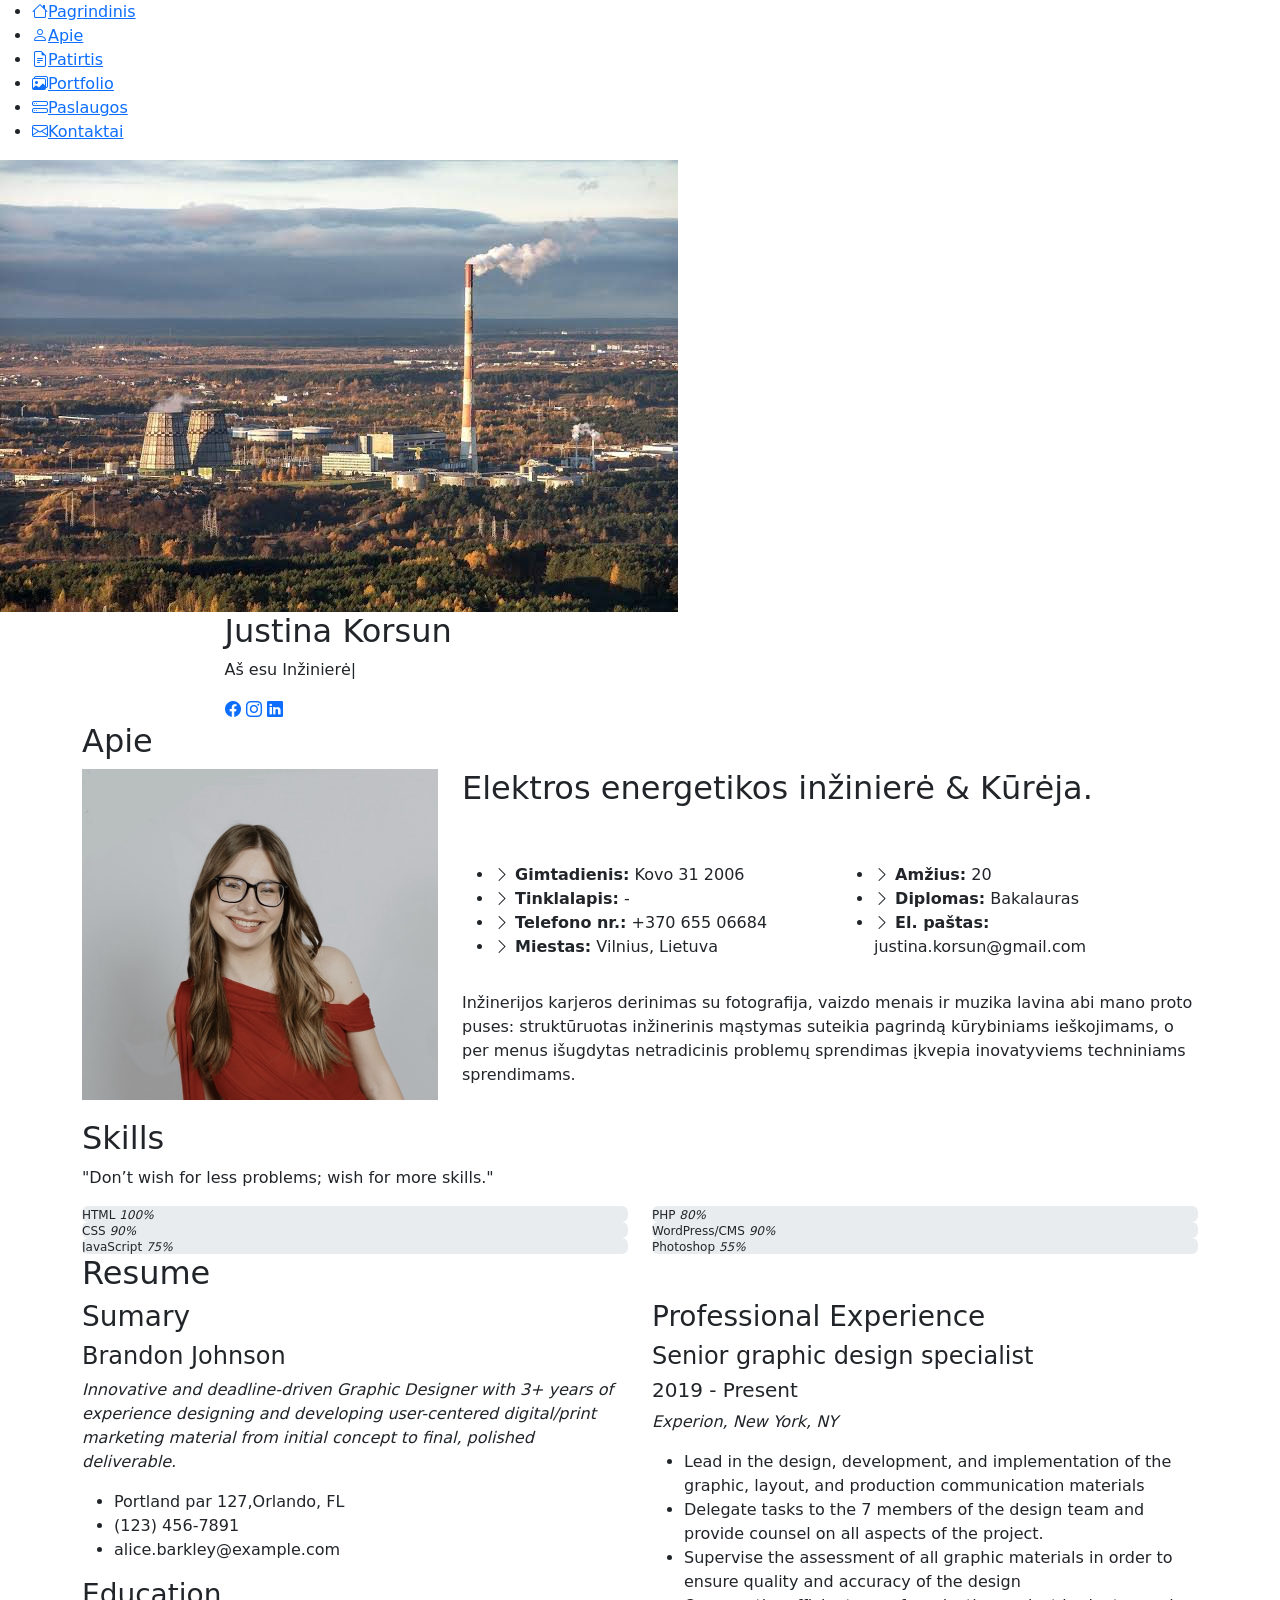
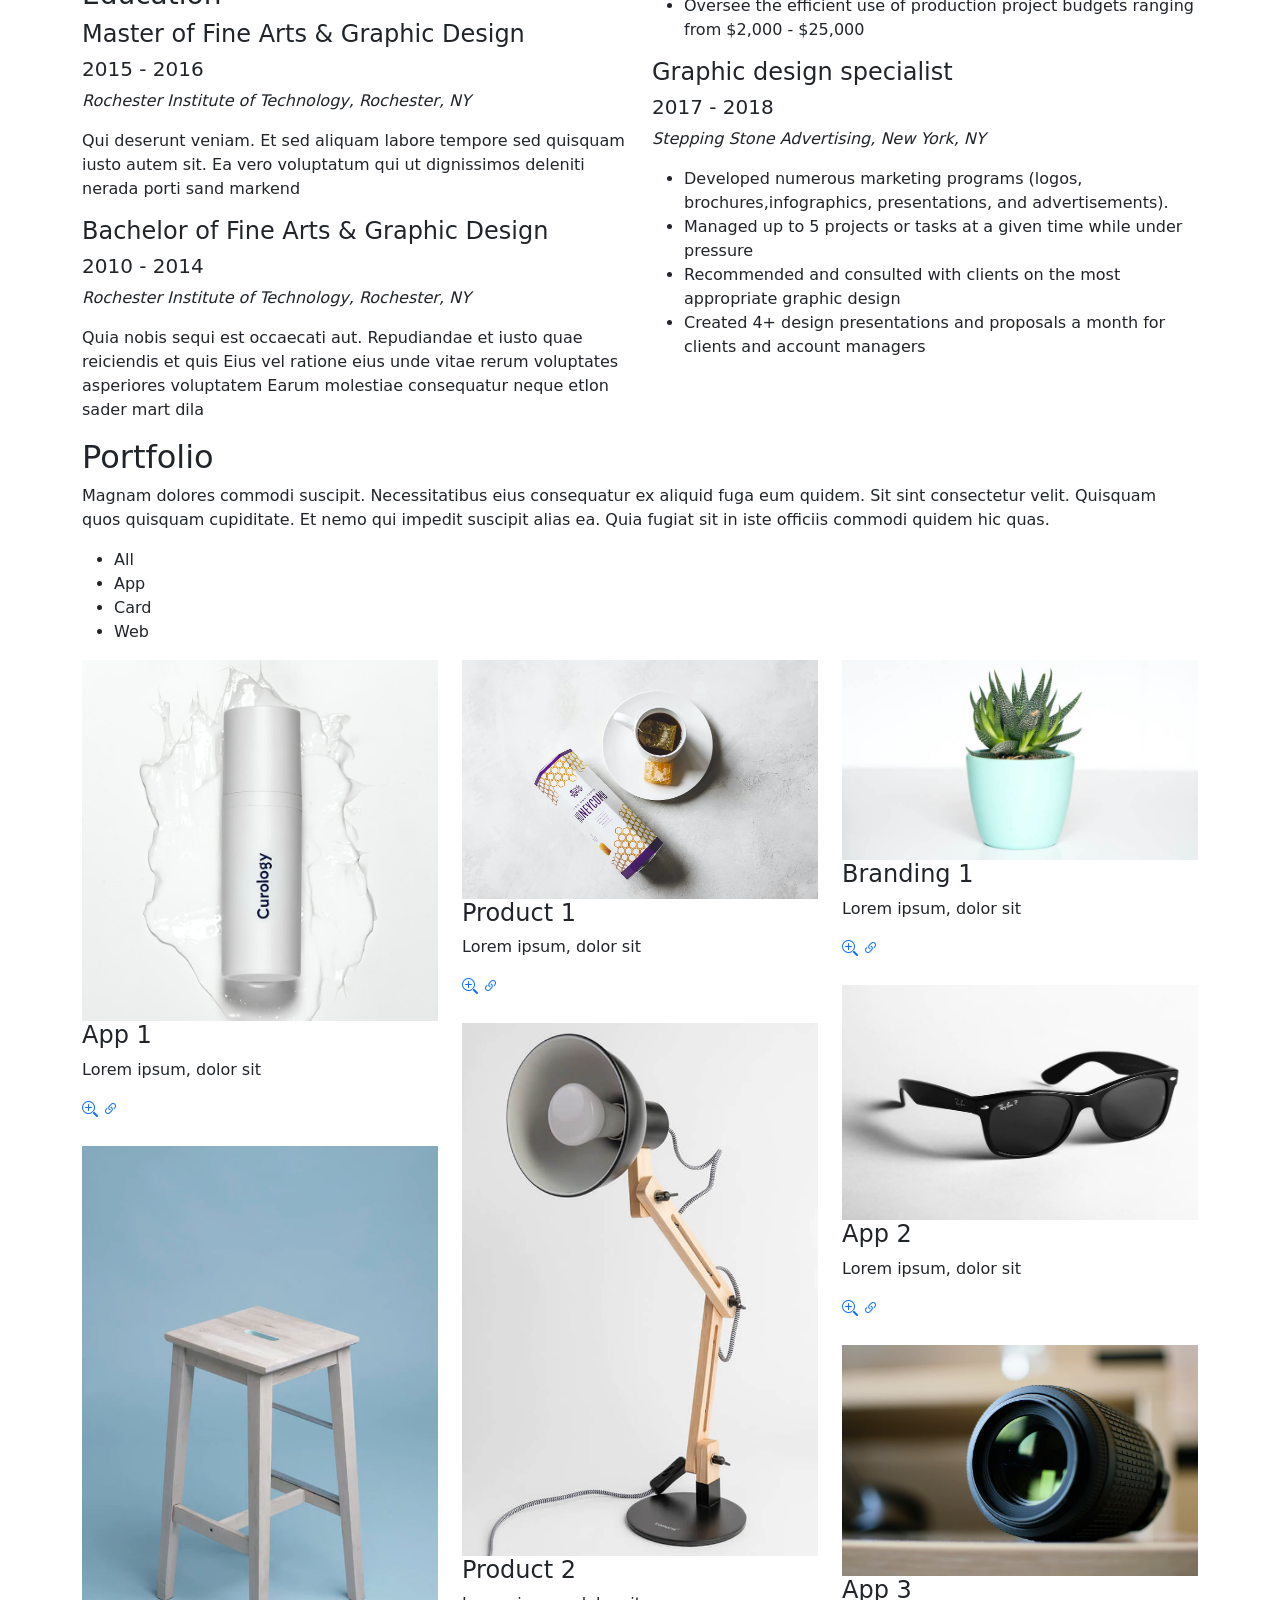
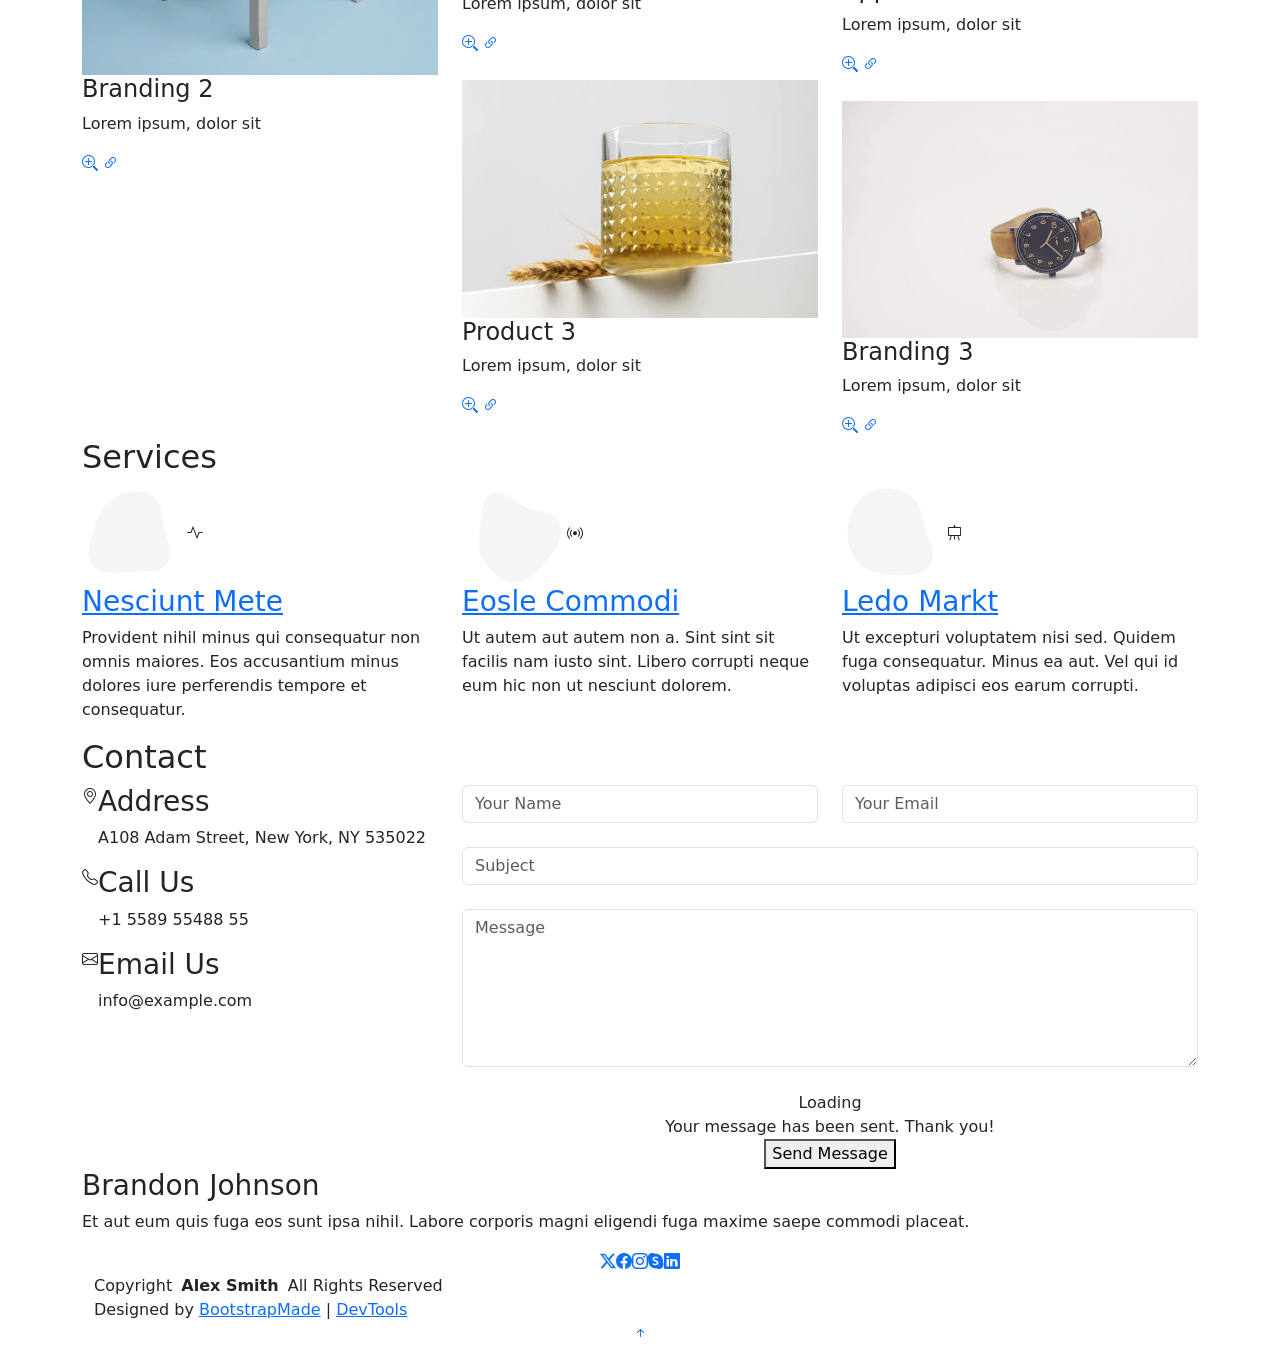
==== commit f3d1923d: "7 laboro darbas" ====
--- a/index.html
+++ b/index.html
@@ -1,16 +1,16 @@
 <!DOCTYPE html>
-<html lang="en">
+<html lang="lt">
 
 <head>
-  <meta charset="utf-8">
+  <meta charset="UTF-8">
   <meta content="width=device-width, initial-scale=1.0" name="viewport">
-  <title>Index - MyResume Bootstrap Template</title>
+  <title>Justina Korsun CV</title>
   <meta content="" name="description">
   <meta content="" name="keywords">
 
   <!-- Favicons -->
   <link href="assets/img/favicon.png" rel="icon">
-  <link href="assets/img/apple-touch-icon.png" rel="apple-touch-icon">
+  <link href="assets/img/apple-touch-iconn.png" rel="apple-touch-icon">
 
   <!-- Fonts -->
   <link href="https://fonts.googleapis.com" rel="preconnect">
@@ -28,10 +28,10 @@
   <link href="assets/css/main.css" rel="stylesheet">
 
   <!-- =======================================================
-  * Template Name: MyResume
+  * Template Name: Mano CV
   * Template URL: https://bootstrapmade.com/free-html-bootstrap-template-my-resume/
   * Updated: Jun 29 2024 with Bootstrap v5.3.3
-  * Author: BootstrapMade.com
+  * Author: Justina Korsun
   * License: https://bootstrapmade.com/license/
   ======================================================== -->
 </head>
@@ -44,12 +44,12 @@
 
     <nav id="navmenu" class="navmenu">
       <ul>
-        <li><a href="#hero" class="active"><i class="bi bi-house navicon"></i><span>Home</span></a></li>
-        <li><a href="#about"><i class="bi bi-person navicon"></i><span>About</span></a></li>
-        <li><a href="#resume"><i class="bi bi-file-earmark-text navicon"></i><span>Resume</span></a></li>
+        <li><a href="#hero" class="active"><i class="bi bi-house navicon"></i><span>Pagrindinis</span></a></li>
+        <li><a href="#about"><i class="bi bi-person navicon"></i><span>Apie</span></a></li>
+        <li><a href="#resume"><i class="bi bi-file-earmark-text navicon"></i><span>Patirtis</span></a></li>
         <li><a href="#portfolio"><i class="bi bi-images navicon"></i><span>Portfolio</span></a></li>
-        <li><a href="#services"><i class="bi bi-hdd-stack navicon"></i><span>Services</span></a></li>
-        <li><a href="#contact"><i class="bi bi-envelope navicon"></i><span>Contact</span></a></li>
+        <li><a href="#services"><i class="bi bi-hdd-stack navicon"></i><span>Paslaugos</span></a></li>
+        <li><a href="#contact"><i class="bi bi-envelope navicon"></i><span>Kontaktai</span></a></li>
       </ul>
     </nav>
 
@@ -60,17 +60,16 @@
     <!-- Hero Section -->
     <section id="hero" class="hero section light-background">
 
-      <img src="assets/img/hero-bg.jpg" alt="">
+      <img src="assets/img/hero-bg.jpeg" alt="">
 
       <div class="container" data-aos="zoom-out">
         <div class="row justify-content-center">
           <div class="col-lg-9">
-            <h2>Brandon Johnson</h2>
-            <p>I'm <span class="typed" data-typed-items="Designer, Developer, Freelancer, Photographer">Designer</span><span class="typed-cursor typed-cursor--blink" aria-hidden="true"></span></p>
+            <h2>Justina Korsun</h2>
+            <p>Aš esu <span class="typed" data-typed-items="Inžinierė, Kūrėja, Atlikėja">Inžinierė</span><span class="typed-cursor typed-cursor--blink" aria-hidden="true"></span></p>
             <div class="social-links">
-              <a href="#"><i class="bi bi-twitter-x"></i></a>
-              <a href="#"><i class="bi bi-facebook"></i></a>
-              <a href="#"><i class="bi bi-instagram"></i></a>
+              <a href="https://www.facebook.com/justina.korsun/"><i class="bi bi-facebook"></i></a>
+              <a href="https://www.instagram.com/justuks086/"><i class="bi bi-instagram"></i></a>
               <a href="#"><i class="bi bi-linkedin"></i></a>
             </div>
           </div>
@@ -84,42 +83,38 @@
 
       <!-- Section Title -->
       <div class="container section-title" data-aos="fade-up">
-        <h2>About</h2>
+        <h2>Apie</h2>
       </div><!-- End Section Title -->
 
       <div class="container" data-aos="fade-up" data-aos-delay="100">
 
         <div class="row gy-4 justify-content-center">
           <div class="col-lg-4">
-            <img src="assets/img/profile-img.jpg" class="img-fluid" alt="">
+            <img src="assets/img/profile-img.png" class="img-fluid" alt="">
           </div>
           <div class="col-lg-8 content">
-            <h2>UI/UX Designer &amp; Web Developer.</h2>
+            <h2>Elektros energetikos inžinierė &amp; Kūrėja.</h2>
             <p class="fst-italic py-3">
-              Lorem ipsum dolor sit amet, consectetur adipiscing elit, sed do eiusmod tempor incididunt ut labore et dolore
-              magna aliqua.
             </p>
             <div class="row">
               <div class="col-lg-6">
                 <ul>
-                  <li><i class="bi bi-chevron-right"></i> <strong>Birthday:</strong> <span>1 May 1995</span></li>
-                  <li><i class="bi bi-chevron-right"></i> <strong>Website:</strong> <span>www.example.com</span></li>
-                  <li><i class="bi bi-chevron-right"></i> <strong>Phone:</strong> <span>+123 456 7890</span></li>
-                  <li><i class="bi bi-chevron-right"></i> <strong>City:</strong> <span>New York, USA</span></li>
+                  <li><i class="bi bi-chevron-right"></i> <strong>Gimtadienis:</strong> <span>Kovo 31 2006</span></li>
+                  <li><i class="bi bi-chevron-right"></i> <strong>Tinklalapis:</strong> <span> - </span></li>
+                  <li><i class="bi bi-chevron-right"></i> <strong>Telefono nr.:</strong> <span>+370 655 06684</span></li>
+                  <li><i class="bi bi-chevron-right"></i> <strong>Miestas:</strong> <span>Vilnius, Lietuva</span></li>
                 </ul>
               </div>
               <div class="col-lg-6">
                 <ul>
-                  <li><i class="bi bi-chevron-right"></i> <strong>Age:</strong> <span>30</span></li>
-                  <li><i class="bi bi-chevron-right"></i> <strong>Degree:</strong> <span>Master</span></li>
-                  <li><i class="bi bi-chevron-right"></i> <strong>Email:</strong> <span>email@example.com</span></li>
-                  <li><i class="bi bi-chevron-right"></i> <strong>Freelance:</strong> <span>Available</span></li>
+                  <li><i class="bi bi-chevron-right"></i> <strong>Amžius:</strong> <span>20</span></li>
+                  <li><i class="bi bi-chevron-right"></i> <strong>Diplomas:</strong> <span>Bakalauras</span></li>
+                  <li><i class="bi bi-chevron-right"></i> <strong>El. paštas:</strong> <span>justina.korsun@gmail.com</span></li>
                 </ul>
               </div>
             </div>
             <p class="py-3">
-              Officiis eligendi itaque labore et dolorum mollitia officiis optio vero. Quisquam sunt adipisci omnis et ut. Nulla accusantium dolor incidunt officia tempore. Et eius omnis.
-              Cupiditate ut dicta maxime officiis quidem quia. Sed et consectetur qui quia repellendus itaque neque.
+              Inžinerijos karjeros derinimas su fotografija, vaizdo menais ir muzika lavina abi mano proto puses: struktūruotas inžinerinis mąstymas suteikia pagrindą kūrybiniams ieškojimams, o per menus išugdytas netradicinis problemų sprendimas įkvepia inovatyviems techniniams sprendimams.
             </p>
           </div>
         </div>
@@ -134,7 +129,7 @@
       <!-- Section Title -->
       <div class="container section-title" data-aos="fade-up">
         <h2>Skills</h2>
-        <p>Necessitatibus eius consequatur ex aliquid fuga eum quidem sint consectetur velit</p>
+        <p>"Don’t wish for less problems; wish for more skills."</p>
       </div><!-- End Section Title -->
 
       <div class="container" data-aos="fade-up" data-aos-delay="100">
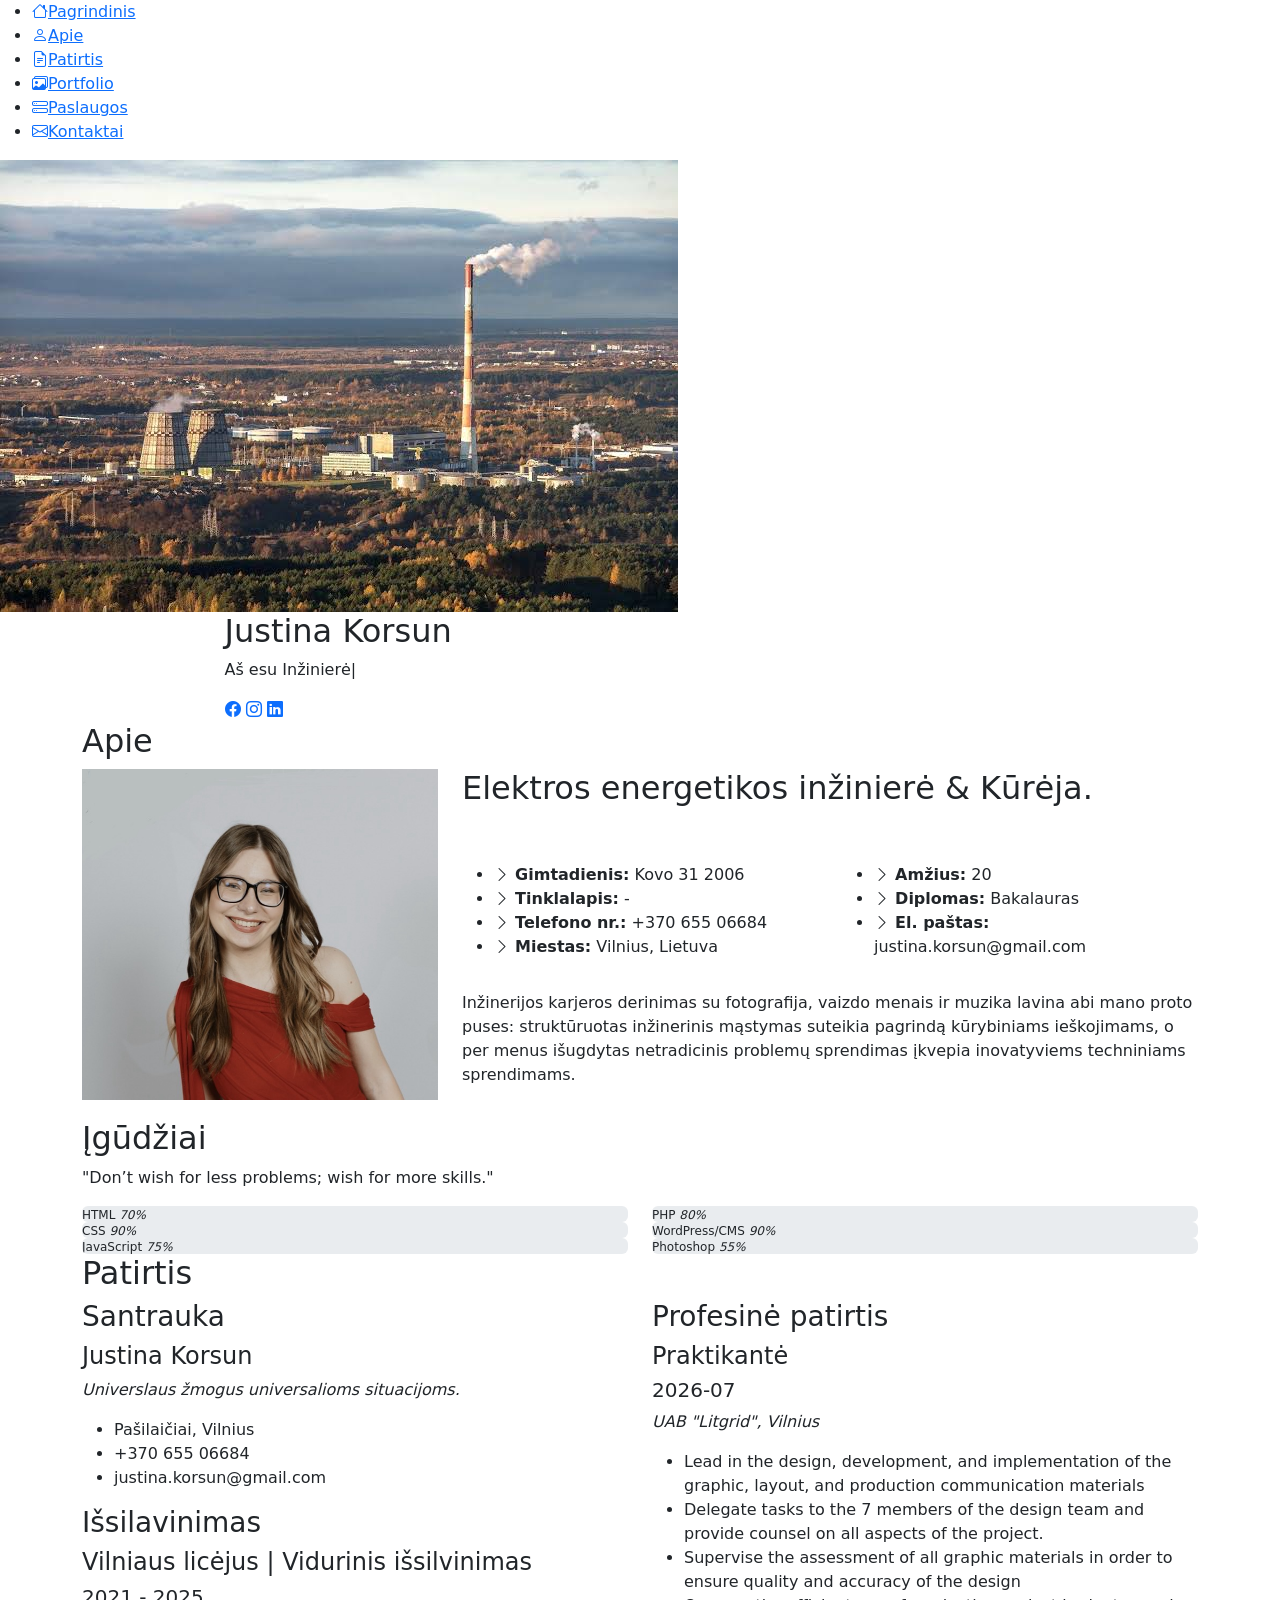
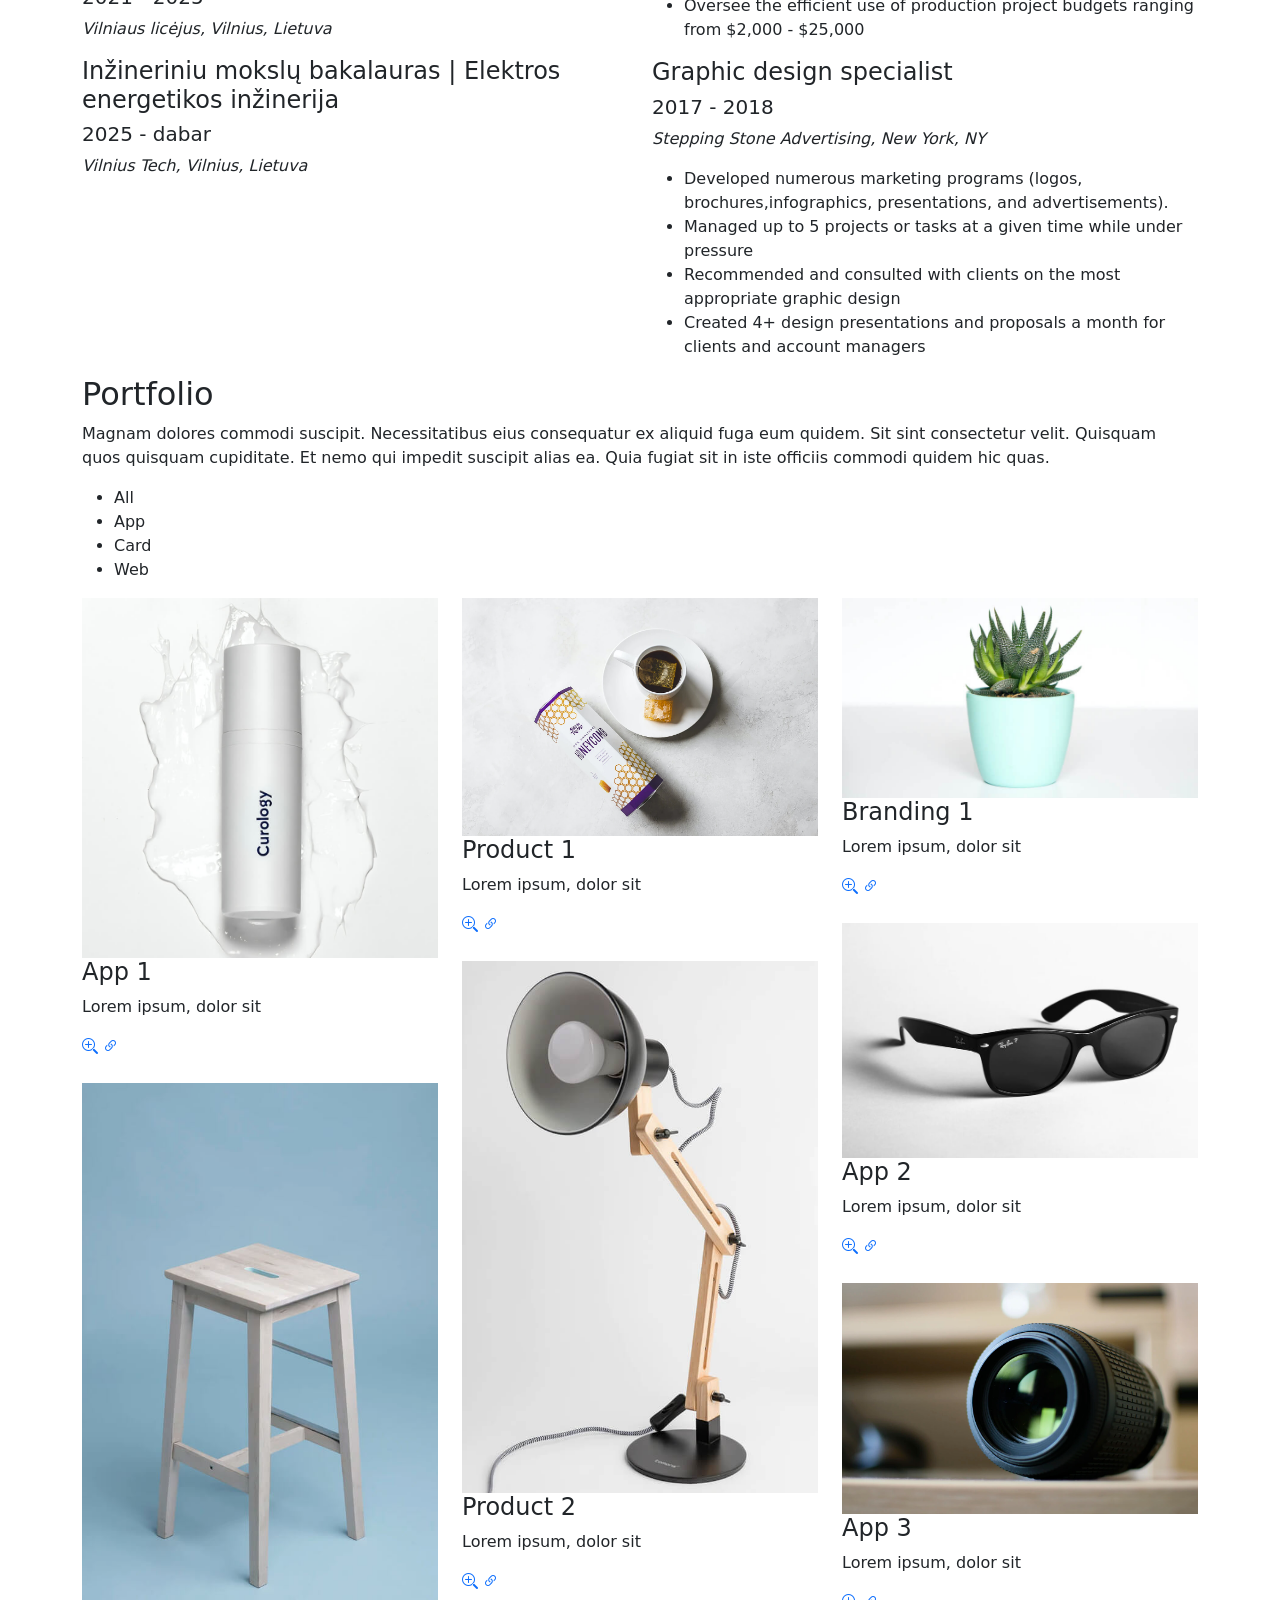
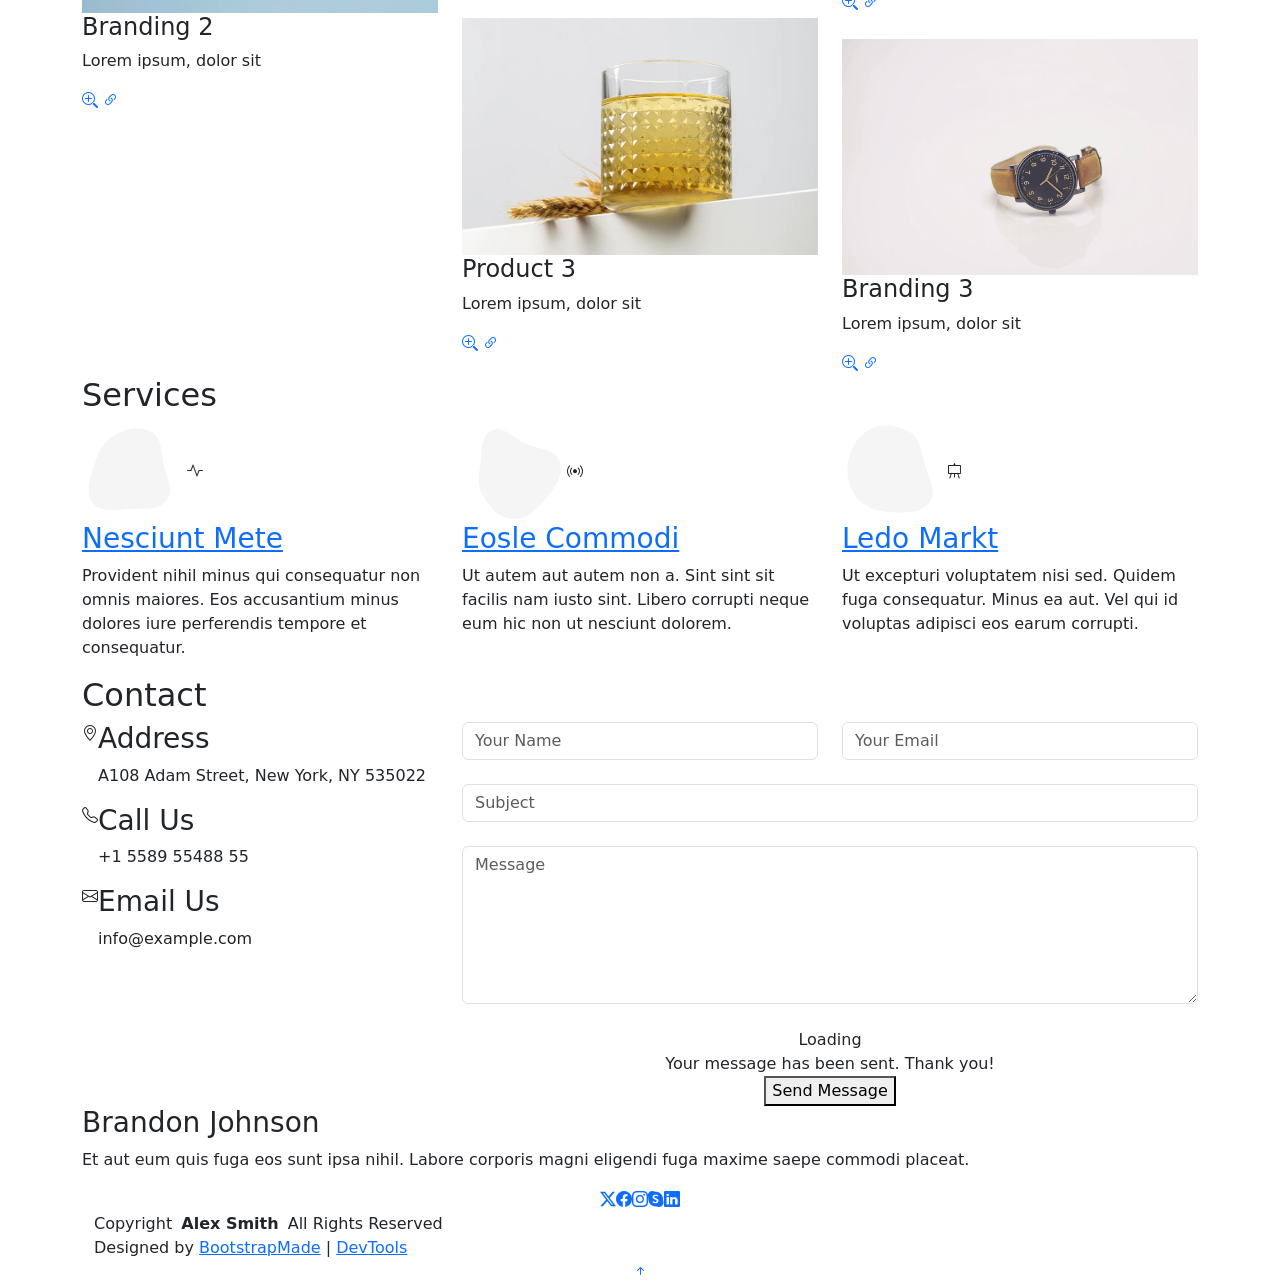
==== commit 41ddc75a: "beveik 8 laboras" ====
--- a/index.html
+++ b/index.html
@@ -4,8 +4,8 @@
 <head>
   <meta charset="UTF-8">
   <meta content="width=device-width, initial-scale=1.0" name="viewport">
-  <title>Justina Korsun CV</title>
-  <meta content="" name="description">
+  <title>Mano CV</title>
+  <meta content="Justina Korsun CV" name="description">
   <meta content="" name="keywords">
 
   <!-- Favicons -->
@@ -70,7 +70,7 @@
             <div class="social-links">
               <a href="https://www.facebook.com/justina.korsun/"><i class="bi bi-facebook"></i></a>
               <a href="https://www.instagram.com/justuks086/"><i class="bi bi-instagram"></i></a>
-              <a href="#"><i class="bi bi-linkedin"></i></a>
+              <a href="https://www.linkedin.com/in/justina-korsun-5ba22132b/"><i class="bi bi-linkedin"></i></a>
             </div>
           </div>
         </div>
@@ -128,7 +128,7 @@
 
       <!-- Section Title -->
       <div class="container section-title" data-aos="fade-up">
-        <h2>Skills</h2>
+        <h2>Įgūdžiai</h2>
         <p>"Don’t wish for less problems; wish for more skills."</p>
       </div><!-- End Section Title -->
 
@@ -139,9 +139,9 @@
           <div class="col-lg-6">
 
             <div class="progress">
-              <span class="skill"><span>HTML</span> <i class="val">100%</i></span>
+              <span class="skill"><span>HTML</span> <i class="val">70%</i></span>
               <div class="progress-bar-wrap">
-                <div class="progress-bar" role="progressbar" aria-valuenow="100" aria-valuemin="0" aria-valuemax="100"></div>
+                <div class="progress-bar" role="progressbar" aria-valuenow="70" aria-valuemin="0" aria-valuemax="100"></div>
               </div>
             </div><!-- End Skills Item -->
 
@@ -197,7 +197,7 @@
 
       <!-- Section Title -->
       <div class="container section-title" data-aos="fade-up">
-        <h2>Resume</h2>
+        <h2>Patirtis</h2>
       </div><!-- End Section Title -->
 
       <div class="container">
@@ -205,41 +205,41 @@
         <div class="row">
 
           <div class="col-lg-6" data-aos="fade-up" data-aos-delay="100">
-            <h3 class="resume-title">Sumary</h3>
+            <h3 class="resume-title">Santrauka</h3>
 
             <div class="resume-item pb-0">
-              <h4>Brandon Johnson</h4>
-              <p><em>Innovative and deadline-driven Graphic Designer with 3+ years of experience designing and developing user-centered digital/print marketing material from initial concept to final, polished deliverable.</em></p>
+              <h4>Justina Korsun</h4>
+              <p><em>Universlaus žmogus universalioms situacijoms.</em></p>
               <ul>
-                <li>Portland par 127,Orlando, FL</li>
-                <li>(123) 456-7891</li>
-                <li>alice.barkley@example.com</li>
+                <li>Pašilaičiai, Vilnius</li>
+                <li>+370 655 06684</li>
+                <li>justina.korsun@gmail.com</li>
               </ul>
             </div><!-- Edn Resume Item -->
 
-            <h3 class="resume-title">Education</h3>
+            <h3 class="resume-title">Išsilavinimas</h3>
             <div class="resume-item">
-              <h4>Master of Fine Arts &amp; Graphic Design</h4>
-              <h5>2015 - 2016</h5>
-              <p><em>Rochester Institute of Technology, Rochester, NY</em></p>
-              <p>Qui deserunt veniam. Et sed aliquam labore tempore sed quisquam iusto autem sit. Ea vero voluptatum qui ut dignissimos deleniti nerada porti sand markend</p>
+              <h4>Vilniaus licėjus | Vidurinis išsilvinimas</h4>
+              <h5>2021 - 2025</h5>
+              <p><em>Vilniaus licėjus, Vilnius, Lietuva</em></p>
+              <p></p>
             </div><!-- Edn Resume Item -->
 
             <div class="resume-item">
-              <h4>Bachelor of Fine Arts &amp; Graphic Design</h4>
-              <h5>2010 - 2014</h5>
-              <p><em>Rochester Institute of Technology, Rochester, NY</em></p>
-              <p>Quia nobis sequi est occaecati aut. Repudiandae et iusto quae reiciendis et quis Eius vel ratione eius unde vitae rerum voluptates asperiores voluptatem Earum molestiae consequatur neque etlon sader mart dila</p>
+              <h4>Inžineriniu mokslų bakalauras | Elektros energetikos inžinerija</h4>
+              <h5>2025 - dabar</h5>
+              <p><em>Vilnius Tech, Vilnius, Lietuva</em></p>
+              <p></p>
             </div><!-- Edn Resume Item -->
 
           </div>
 
           <div class="col-lg-6" data-aos="fade-up" data-aos-delay="200">
-            <h3 class="resume-title">Professional Experience</h3>
+            <h3 class="resume-title">Profesinė patirtis</h3>
             <div class="resume-item">
-              <h4>Senior graphic design specialist</h4>
-              <h5>2019 - Present</h5>
-              <p><em>Experion, New York, NY </em></p>
+              <h4>Praktikantė</h4>
+              <h5>2026-07</h5>
+              <p><em>UAB "Litgrid", Vilnius</em></p>
               <ul>
                 <li>Lead in the design, development, and implementation of the graphic, layout, and production communication materials</li>
                 <li>Delegate tasks to the 7 members of the design team and provide counsel on all aspects of the project. </li>
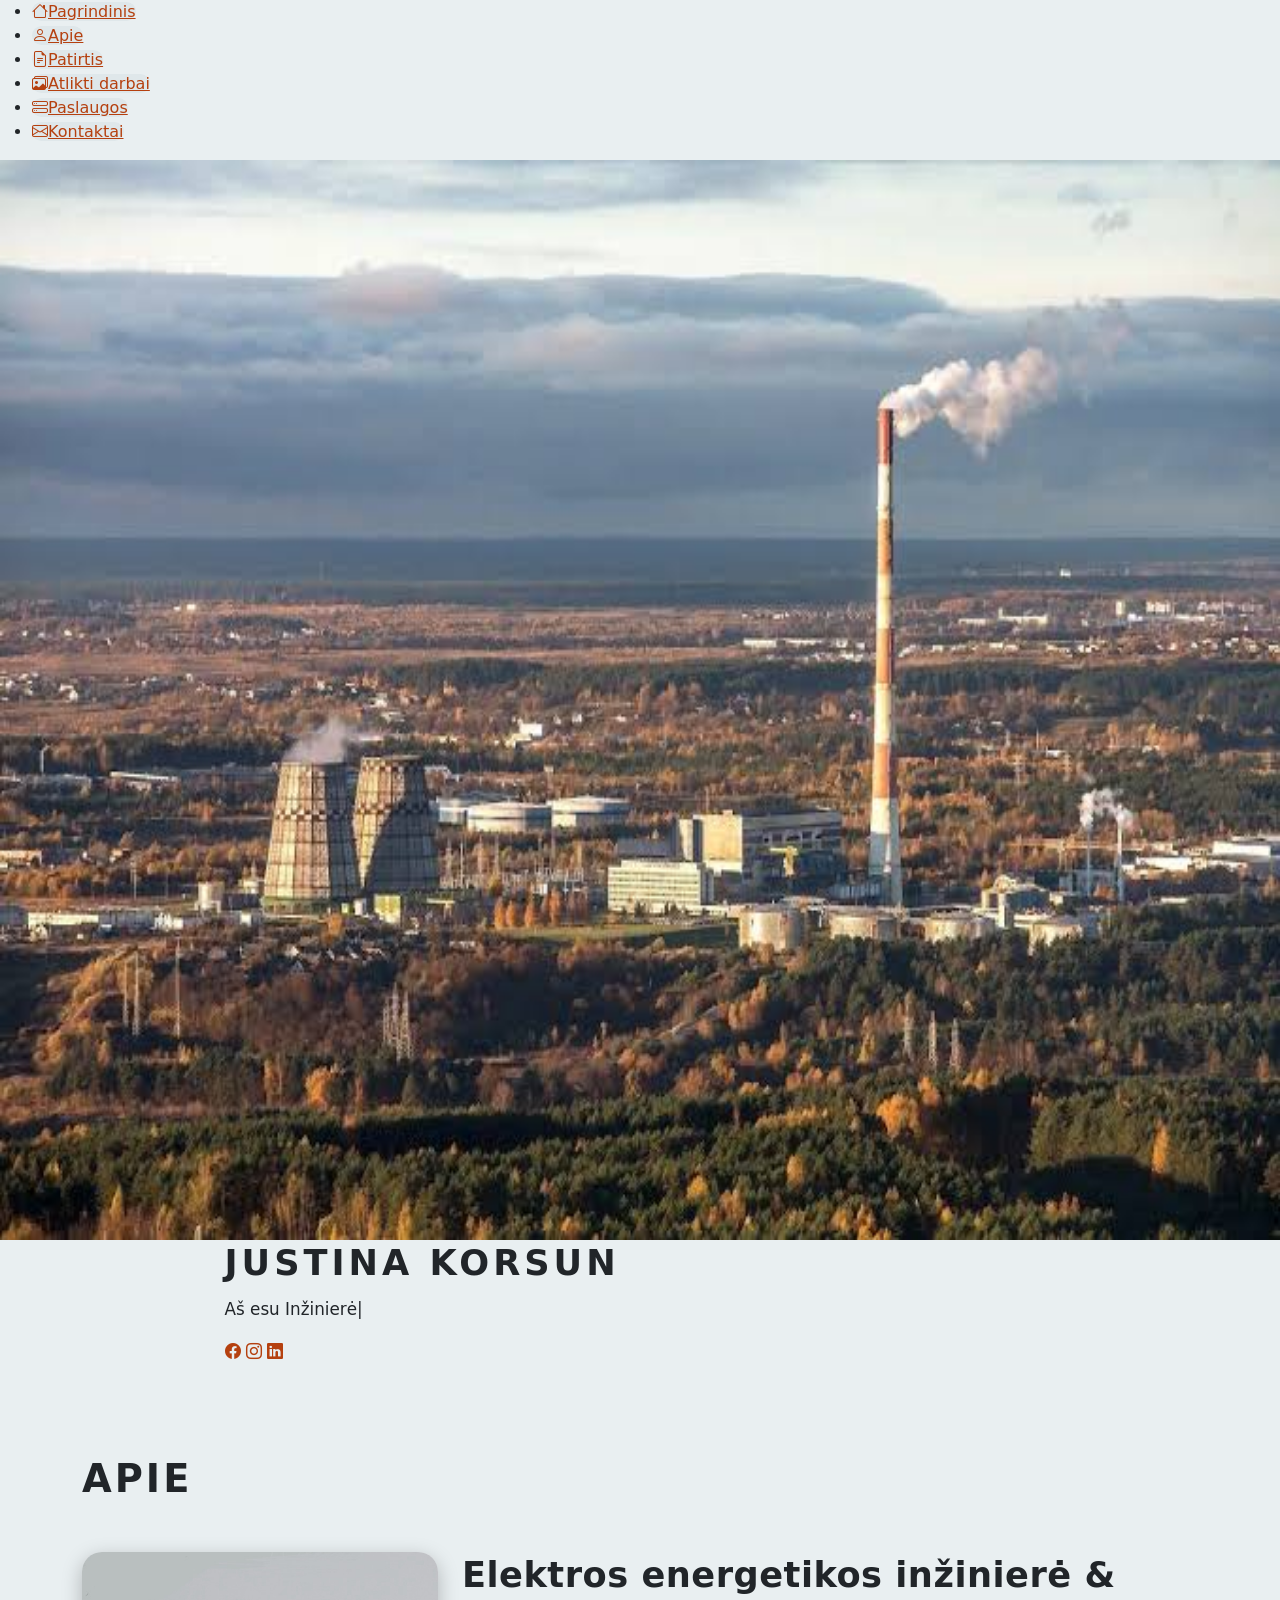
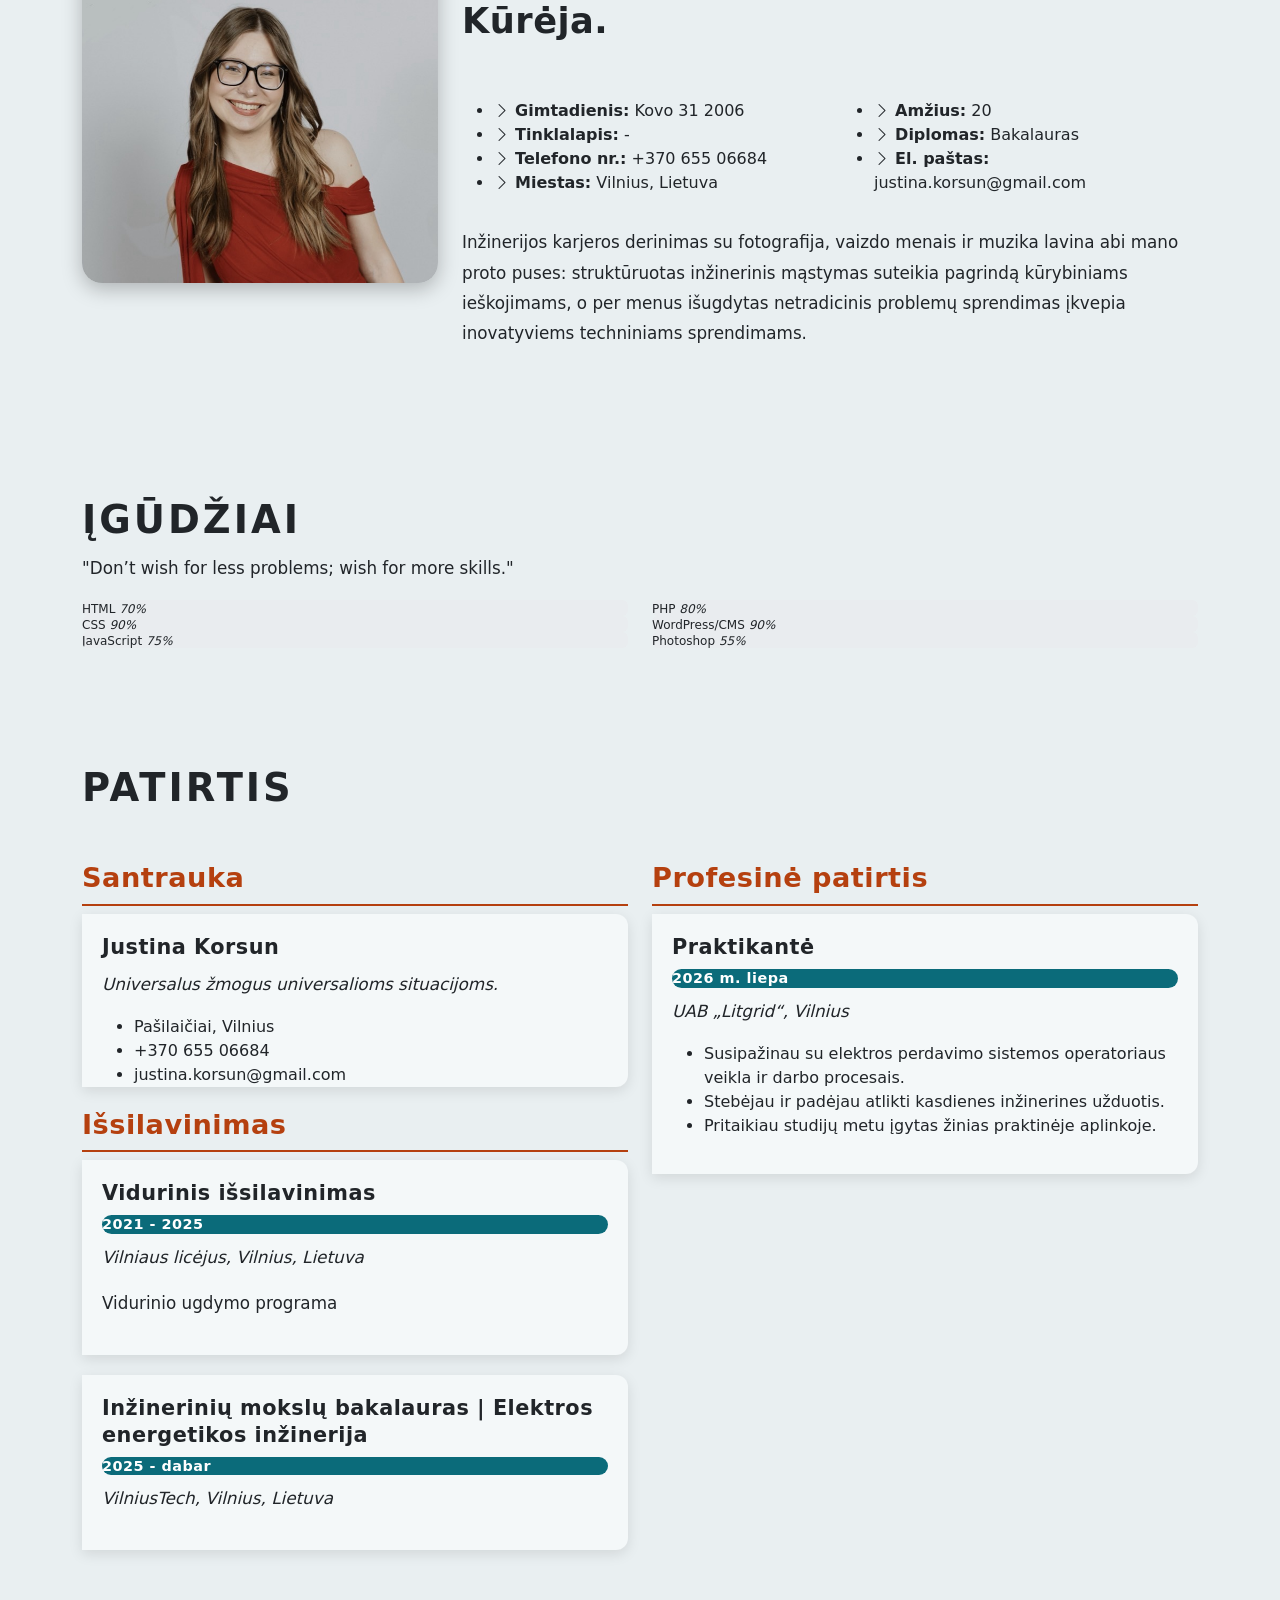
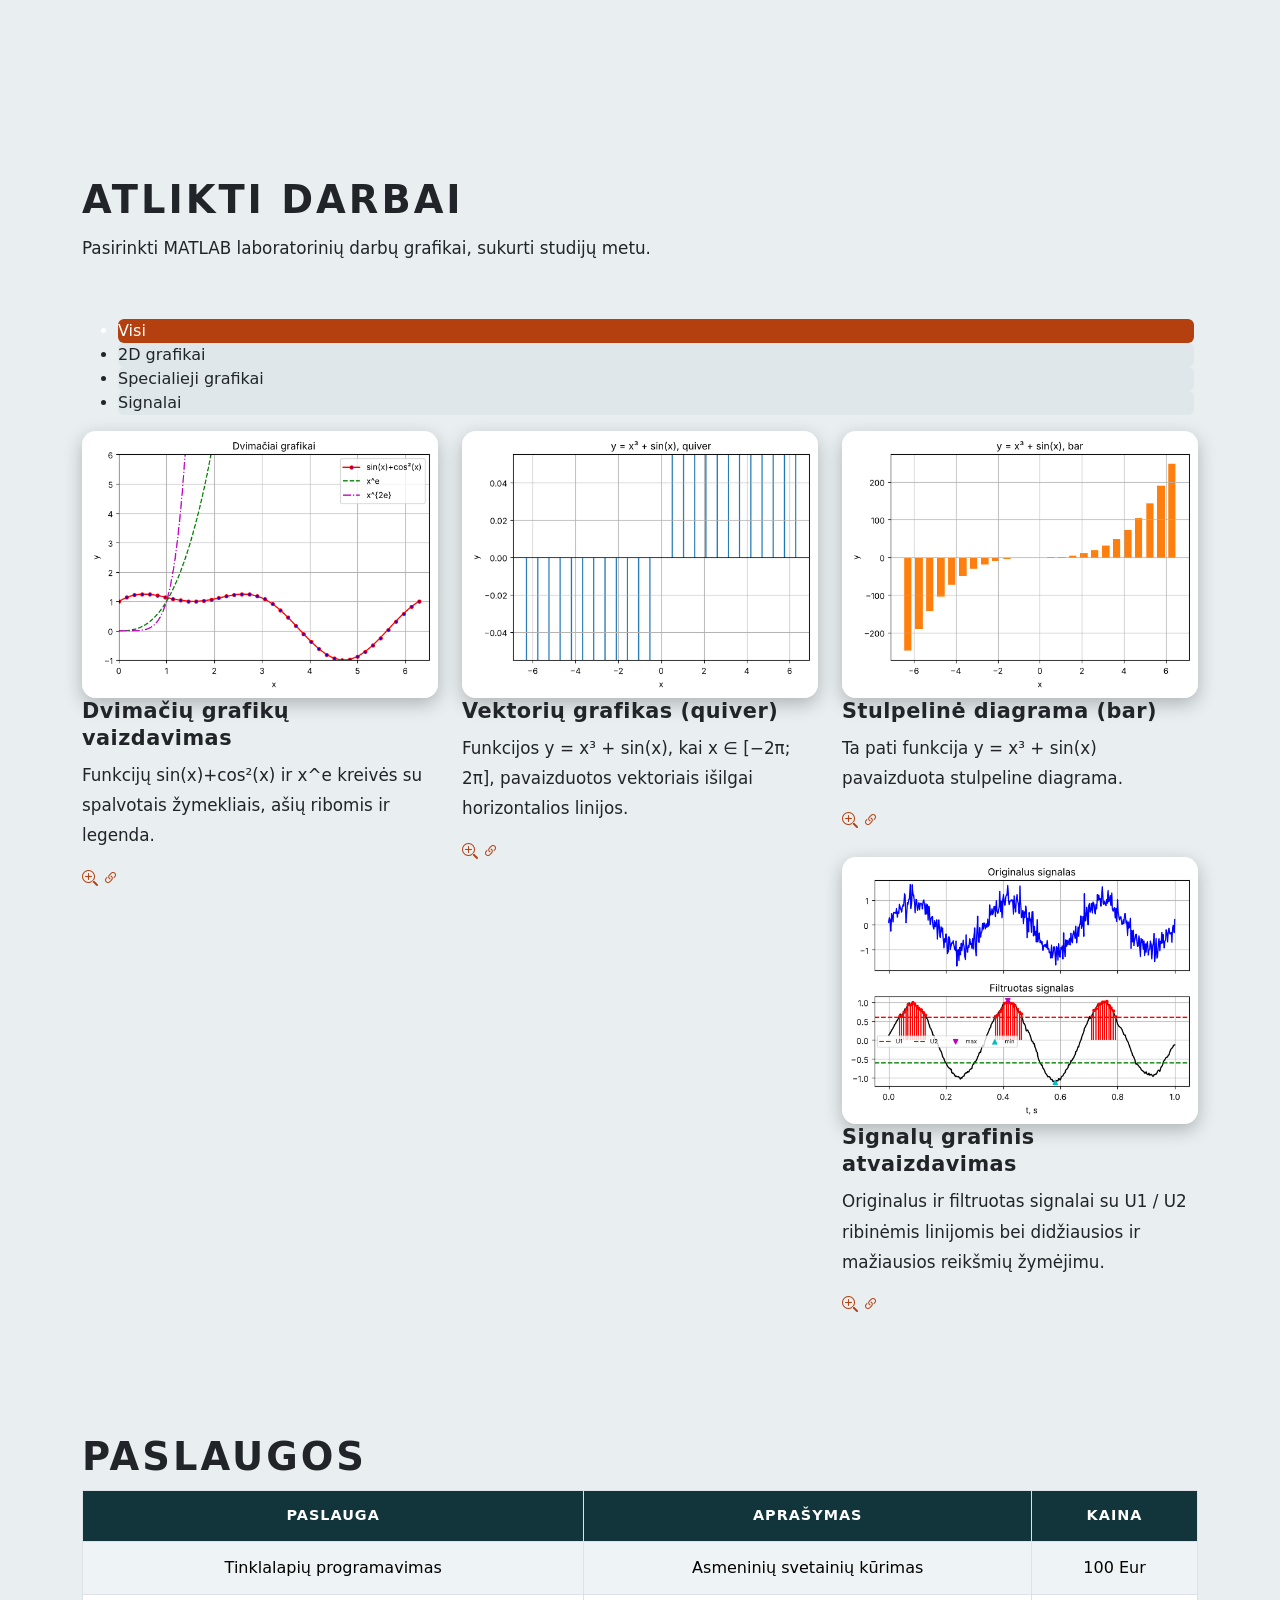
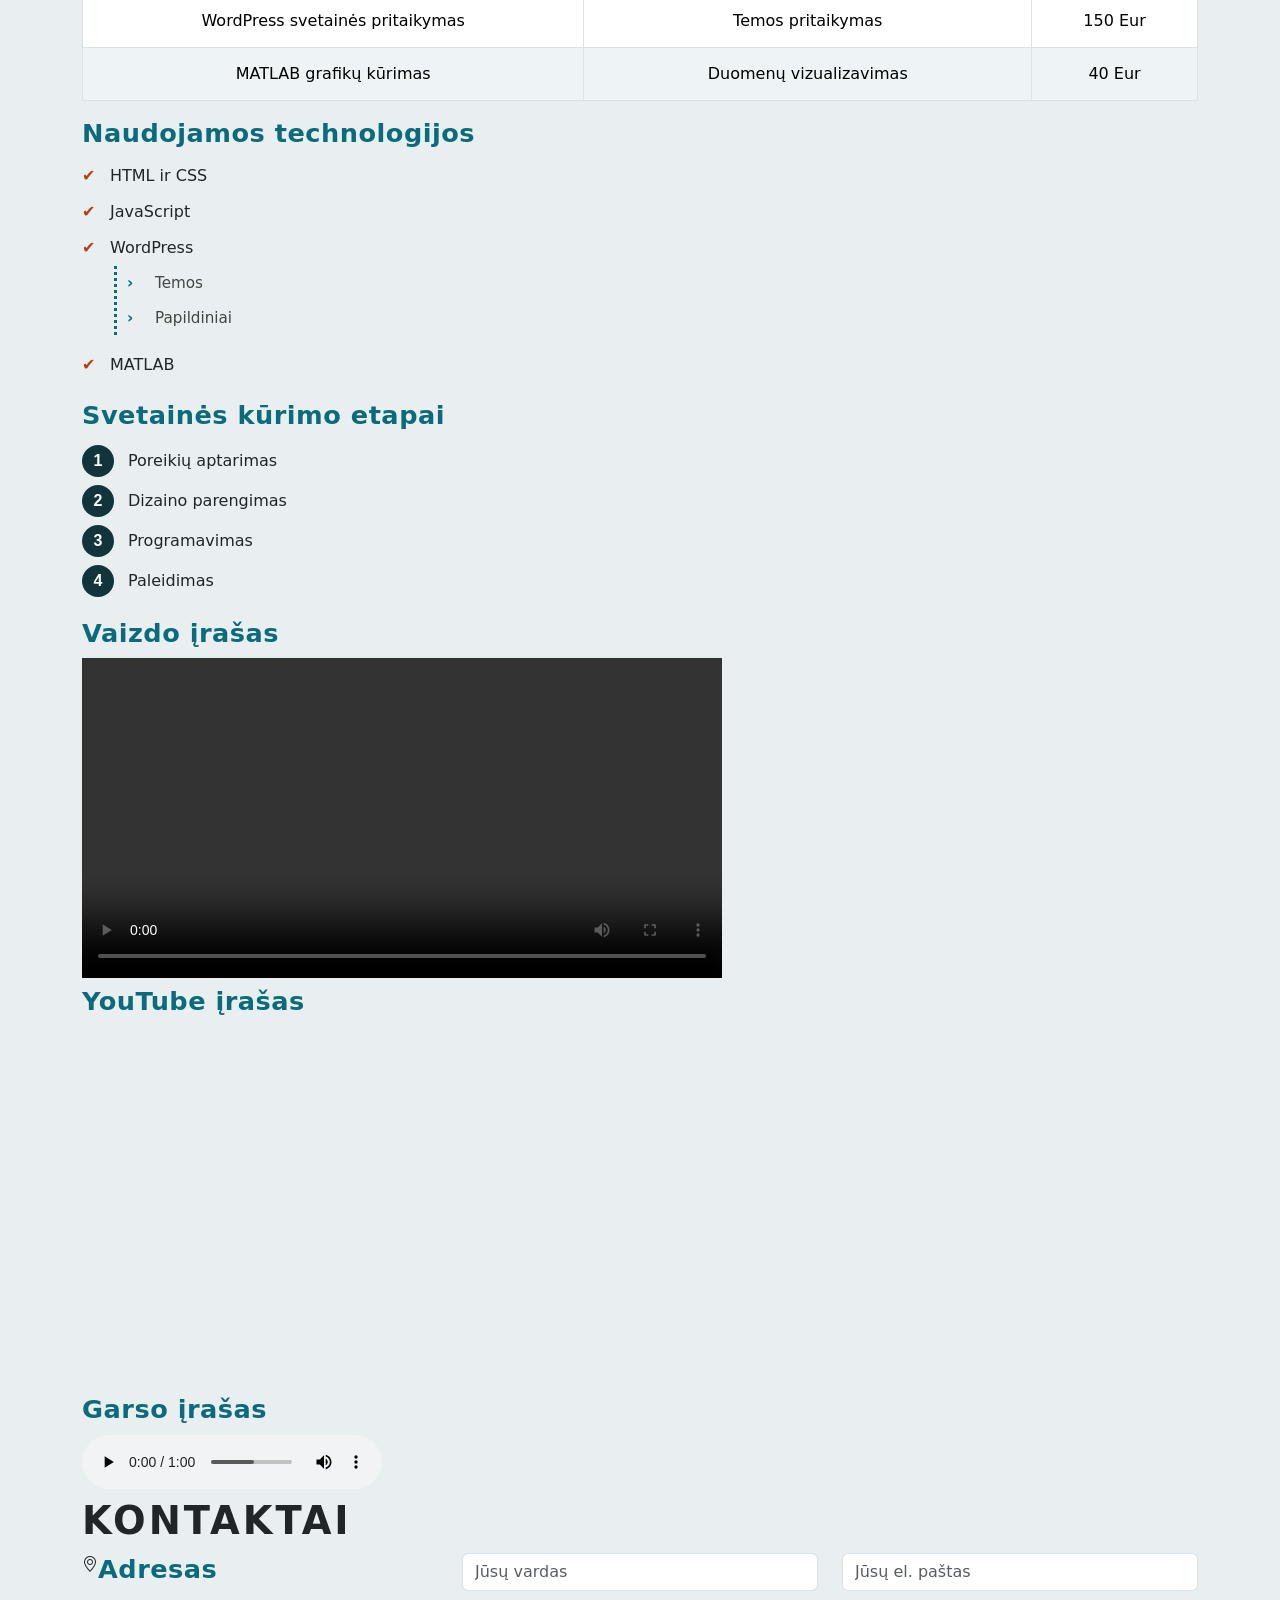
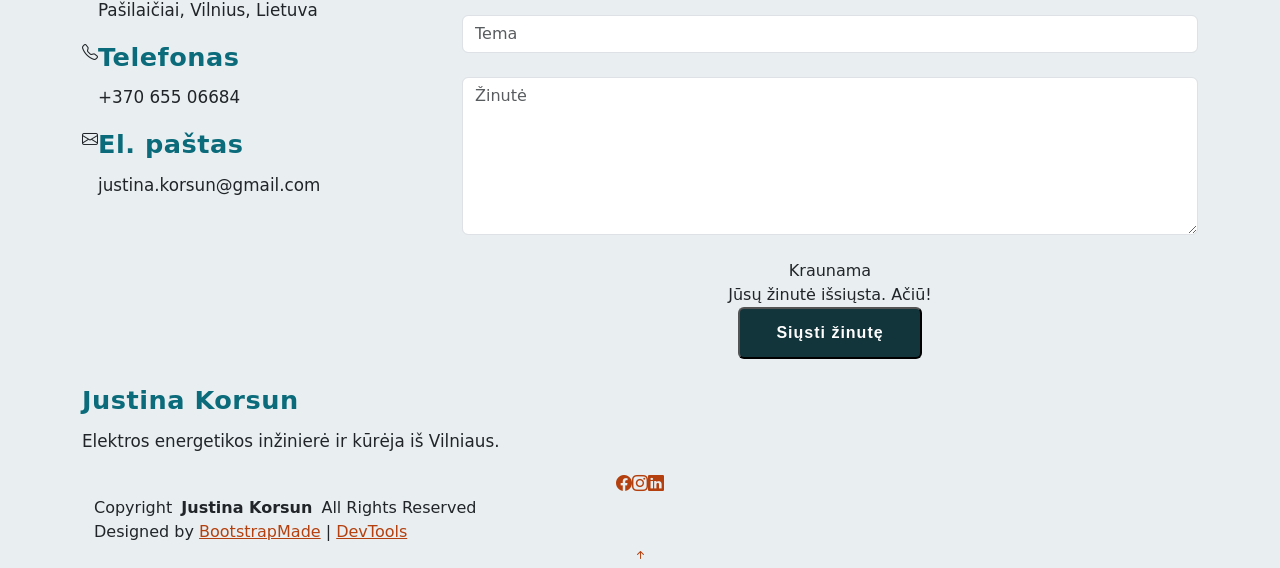
==== commit 3f94a9c4: "LD8 LD9" ====
--- a/index.html
+++ b/index.html
@@ -26,6 +26,7 @@
 
   <!-- Main CSS File -->
   <link href="assets/css/main.css" rel="stylesheet">
+  <link href="assets/css/custom.css" rel="stylesheet">
 
   <!-- =======================================================
   * Template Name: Mano CV
@@ -47,7 +48,7 @@
         <li><a href="#hero" class="active"><i class="bi bi-house navicon"></i><span>Pagrindinis</span></a></li>
         <li><a href="#about"><i class="bi bi-person navicon"></i><span>Apie</span></a></li>
         <li><a href="#resume"><i class="bi bi-file-earmark-text navicon"></i><span>Patirtis</span></a></li>
-        <li><a href="#portfolio"><i class="bi bi-images navicon"></i><span>Portfolio</span></a></li>
+        <li><a href="#portfolio"><i class="bi bi-images navicon"></i><span>Atlikti darbai</span></a></li>
         <li><a href="#services"><i class="bi bi-hdd-stack navicon"></i><span>Paslaugos</span></a></li>
         <li><a href="#contact"><i class="bi bi-envelope navicon"></i><span>Kontaktai</span></a></li>
       </ul>
@@ -60,7 +61,7 @@
     <!-- Hero Section -->
     <section id="hero" class="hero section light-background">
 
-      <img src="assets/img/hero-bg.jpeg" alt="">
+      <img src="assets/img/hero-bg.jpeg" alt="Abstrakti pagrindinio puslapio fono nuotrauka" width="1920" height="1080">
 
       <div class="container" data-aos="zoom-out">
         <div class="row justify-content-center">
@@ -90,7 +91,7 @@
 
         <div class="row gy-4 justify-content-center">
           <div class="col-lg-4">
-            <img src="assets/img/profile-img.png" class="img-fluid" alt="">
+            <img src="assets/img/profile-img.png" class="img-fluid" alt="Justinos Korsun portretas" width="400" height="500">
           </div>
           <div class="col-lg-8 content">
             <h2>Elektros energetikos inžinierė &amp; Kūrėja.</h2>
@@ -209,28 +210,27 @@
 
             <div class="resume-item pb-0">
               <h4>Justina Korsun</h4>
-              <p><em>Universlaus žmogus universalioms situacijoms.</em></p>
+              <p><em>Universalus žmogus universalioms situacijoms.</em></p>
               <ul>
                 <li>Pašilaičiai, Vilnius</li>
                 <li>+370 655 06684</li>
                 <li>justina.korsun@gmail.com</li>
               </ul>
-            </div><!-- Edn Resume Item -->
+            </div><!-- End Resume Item -->
 
             <h3 class="resume-title">Išsilavinimas</h3>
             <div class="resume-item">
-              <h4>Vilniaus licėjus | Vidurinis išsilvinimas</h4>
+              <h4>Vidurinis išsilavinimas</h4>
               <h5>2021 - 2025</h5>
               <p><em>Vilniaus licėjus, Vilnius, Lietuva</em></p>
-              <p></p>
-            </div><!-- Edn Resume Item -->
+              <p>Vidurinio ugdymo programa</p>
+            </div><!-- End Resume Item -->
 
             <div class="resume-item">
-              <h4>Inžineriniu mokslų bakalauras | Elektros energetikos inžinerija</h4>
+              <h4>Inžinerinių mokslų bakalauras | Elektros energetikos inžinerija</h4>
               <h5>2025 - dabar</h5>
-              <p><em>Vilnius Tech, Vilnius, Lietuva</em></p>
-              <p></p>
-            </div><!-- Edn Resume Item -->
+              <p><em>VilniusTech, Vilnius, Lietuva</em></p>
+            </div><!-- End Resume Item -->
 
           </div>
 
@@ -238,27 +238,14 @@
             <h3 class="resume-title">Profesinė patirtis</h3>
             <div class="resume-item">
               <h4>Praktikantė</h4>
-              <h5>2026-07</h5>
-              <p><em>UAB "Litgrid", Vilnius</em></p>
+              <h5>2026 m. liepa</h5>
+              <p><em>UAB „Litgrid“, Vilnius</em></p>
               <ul>
-                <li>Lead in the design, development, and implementation of the graphic, layout, and production communication materials</li>
-                <li>Delegate tasks to the 7 members of the design team and provide counsel on all aspects of the project. </li>
-                <li>Supervise the assessment of all graphic materials in order to ensure quality and accuracy of the design</li>
-                <li>Oversee the efficient use of production project budgets ranging from $2,000 - $25,000</li>
+                <li>Susipažinau su elektros perdavimo sistemos operatoriaus veikla ir darbo procesais.</li>
+                <li>Stebėjau ir padėjau atlikti kasdienes inžinerines užduotis.</li>
+                <li>Pritaikiau studijų metu įgytas žinias praktinėje aplinkoje.</li>
               </ul>
-            </div><!-- Edn Resume Item -->
-
-            <div class="resume-item">
-              <h4>Graphic design specialist</h4>
-              <h5>2017 - 2018</h5>
-              <p><em>Stepping Stone Advertising, New York, NY</em></p>
-              <ul>
-                <li>Developed numerous marketing programs (logos, brochures,infographics, presentations, and advertisements).</li>
-                <li>Managed up to 5 projects or tasks at a given time while under pressure</li>
-                <li>Recommended and consulted with clients on the most appropriate graphic design</li>
-                <li>Created 4+ design presentations and proposals a month for clients and account managers</li>
-              </ul>
-            </div><!-- Edn Resume Item -->
+            </div><!-- End Resume Item -->
 
           </div>
 
@@ -273,8 +260,8 @@
 
       <!-- Section Title -->
       <div class="container section-title" data-aos="fade-up">
-        <h2>Portfolio</h2>
-        <p>Magnam dolores commodi suscipit. Necessitatibus eius consequatur ex aliquid fuga eum quidem. Sit sint consectetur velit. Quisquam quos quisquam cupiditate. Et nemo qui impedit suscipit alias ea. Quia fugiat sit in iste officiis commodi quidem hic quas.</p>
+        <h2>Atlikti darbai</h2>
+        <p>Pasirinkti MATLAB laboratorinių darbų grafikai, sukurti studijų metu.</p>
       </div><!-- End Section Title -->
 
       <div class="container">
@@ -282,101 +269,51 @@
         <div class="isotope-layout" data-default-filter="*" data-layout="masonry" data-sort="original-order">
 
           <ul class="portfolio-filters isotope-filters" data-aos="fade-up" data-aos-delay="100">
-            <li data-filter="*" class="filter-active">All</li>
-            <li data-filter=".filter-app">App</li>
-            <li data-filter=".filter-product">Card</li>
-            <li data-filter=".filter-branding">Web</li>
+            <li data-filter="*" class="filter-active">Visi</li>
+            <li data-filter=".filter-app">2D grafikai</li>
+            <li data-filter=".filter-product">Specialieji grafikai</li>
+            <li data-filter=".filter-branding">Signalai</li>
           </ul><!-- End Portfolio Filters -->
 
           <div class="row gy-4 isotope-container" data-aos="fade-up" data-aos-delay="200">
 
             <div class="col-lg-4 col-md-6 portfolio-item isotope-item filter-app">
-              <img src="assets/img/masonry-portfolio/masonry-portfolio-1.jpg" class="img-fluid" alt="">
+              <img src="assets/img/ld-2d-grafikai.png" class="img-fluid" alt="MATLAB dvimatis grafikas: sin(x) + cos²(x) kreivė su spalvotais žymekliais" width="600" height="450">
               <div class="portfolio-info">
-                <h4>App 1</h4>
-                <p>Lorem ipsum, dolor sit</p>
-                <a href="assets/img/masonry-portfolio/masonry-portfolio-1.jpg" title="App 1" data-gallery="portfolio-gallery-app" class="glightbox preview-link"><i class="bi bi-zoom-in"></i></a>
-                <a href="" title="More Details" class="details-link"><i class="bi bi-link-45deg"></i></a>
+                <h4>Dvimačių grafikų vaizdavimas</h4>
+                <p>Funkcijų sin(x)+cos²(x) ir x^e kreivės su spalvotais žymekliais, ašių ribomis ir legenda.</p>
+                <a href="assets/img/ld-2d-grafikai.png" title="Dvimačių grafikų vaizdavimas" data-gallery="portfolio-gallery-app" class="glightbox preview-link"><i class="bi bi-zoom-in"></i></a>
+                <a href="#portfolio" title="Daugiau informacijos" class="details-link"><i class="bi bi-link-45deg"></i></a>
               </div>
             </div><!-- End Portfolio Item -->
 
             <div class="col-lg-4 col-md-6 portfolio-item isotope-item filter-product">
-              <img src="assets/img/masonry-portfolio/masonry-portfolio-2.jpg" class="img-fluid" alt="">
+              <img src="assets/img/ld-vektoriai.png" class="img-fluid" alt="MATLAB quiver grafikas: funkcijos y = x³ + sin(x) vektoriai išilgai horizontalios linijos" width="600" height="450">
               <div class="portfolio-info">
-                <h4>Product 1</h4>
-                <p>Lorem ipsum, dolor sit</p>
-                <a href="assets/img/masonry-portfolio/masonry-portfolio-2.jpg" title="Product 1" data-gallery="portfolio-gallery-product" class="glightbox preview-link"><i class="bi bi-zoom-in"></i></a>
-                <a href="" title="More Details" class="details-link"><i class="bi bi-link-45deg"></i></a>
+                <h4>Vektorių grafikas (quiver)</h4>
+                <p>Funkcijos y = x³ + sin(x), kai x ∈ [−2π; 2π], pavaizduotos vektoriais išilgai horizontalios linijos.</p>
+                <a href="assets/img/ld-vektoriai.png" title="Vektorių grafikas (quiver)" data-gallery="portfolio-gallery-product" class="glightbox preview-link"><i class="bi bi-zoom-in"></i></a>
+                <a href="#portfolio" title="Daugiau informacijos" class="details-link"><i class="bi bi-link-45deg"></i></a>
               </div>
             </div><!-- End Portfolio Item -->
 
+            <div class="col-lg-4 col-md-6 portfolio-item isotope-item filter-product">
+              <img src="assets/img/ld-stulpeline.png" class="img-fluid" alt="MATLAB stulpelinė diagrama: funkcijos y = x³ + sin(x) reikšmės" width="600" height="450">
+              <div class="portfolio-info">
+                <h4>Stulpelinė diagrama (bar)</h4>
+                <p>Ta pati funkcija y = x³ + sin(x) pavaizduota stulpeline diagrama.</p>
+                <a href="assets/img/ld-stulpeline.png" title="Stulpelinė diagrama (bar)" data-gallery="portfolio-gallery-product" class="glightbox preview-link"><i class="bi bi-zoom-in"></i></a>
+                <a href="#portfolio" title="Daugiau informacijos" class="details-link"><i class="bi bi-link-45deg"></i></a>
+              </div>
+            </div><!-- End Portfolio Item -->
+
             <div class="col-lg-4 col-md-6 portfolio-item isotope-item filter-branding">
-              <img src="assets/img/masonry-portfolio/masonry-portfolio-3.jpg" class="img-fluid" alt="">
+              <img src="assets/img/ld-signalai.png" class="img-fluid" alt="MATLAB signalų grafikai: originalus ir filtruotas signalas su U1 ir U2 ribinėmis linijomis" width="600" height="450">
               <div class="portfolio-info">
-                <h4>Branding 1</h4>
-                <p>Lorem ipsum, dolor sit</p>
-                <a href="assets/img/masonry-portfolio/masonry-portfolio-3.jpg" title="Branding 1" data-gallery="portfolio-gallery-branding" class="glightbox preview-link"><i class="bi bi-zoom-in"></i></a>
-                <a href="" title="More Details" class="details-link"><i class="bi bi-link-45deg"></i></a>
-              </div>
-            </div><!-- End Portfolio Item -->
-
-            <div class="col-lg-4 col-md-6 portfolio-item isotope-item filter-app">
-              <img src="assets/img/masonry-portfolio/masonry-portfolio-4.jpg" class="img-fluid" alt="">
-              <div class="portfolio-info">
-                <h4>App 2</h4>
-                <p>Lorem ipsum, dolor sit</p>
-                <a href="assets/img/masonry-portfolio/masonry-portfolio-4.jpg" title="App 2" data-gallery="portfolio-gallery-app" class="glightbox preview-link"><i class="bi bi-zoom-in"></i></a>
-                <a href="" title="More Details" class="details-link"><i class="bi bi-link-45deg"></i></a>
-              </div>
-            </div><!-- End Portfolio Item -->
-
-            <div class="col-lg-4 col-md-6 portfolio-item isotope-item filter-product">
-              <img src="assets/img/masonry-portfolio/masonry-portfolio-5.jpg" class="img-fluid" alt="">
-              <div class="portfolio-info">
-                <h4>Product 2</h4>
-                <p>Lorem ipsum, dolor sit</p>
-                <a href="assets/img/masonry-portfolio/masonry-portfolio-5.jpg" title="Product 2" data-gallery="portfolio-gallery-product" class="glightbox preview-link"><i class="bi bi-zoom-in"></i></a>
-                <a href="" title="More Details" class="details-link"><i class="bi bi-link-45deg"></i></a>
-              </div>
-            </div><!-- End Portfolio Item -->
-
-            <div class="col-lg-4 col-md-6 portfolio-item isotope-item filter-branding">
-              <img src="assets/img/masonry-portfolio/masonry-portfolio-6.jpg" class="img-fluid" alt="">
-              <div class="portfolio-info">
-                <h4>Branding 2</h4>
-                <p>Lorem ipsum, dolor sit</p>
-                <a href="assets/img/masonry-portfolio/masonry-portfolio-6.jpg" title="Branding 2" data-gallery="portfolio-gallery-branding" class="glightbox preview-link"><i class="bi bi-zoom-in"></i></a>
-                <a href="" title="More Details" class="details-link"><i class="bi bi-link-45deg"></i></a>
-              </div>
-            </div><!-- End Portfolio Item -->
-
-            <div class="col-lg-4 col-md-6 portfolio-item isotope-item filter-app">
-              <img src="assets/img/masonry-portfolio/masonry-portfolio-7.jpg" class="img-fluid" alt="">
-              <div class="portfolio-info">
-                <h4>App 3</h4>
-                <p>Lorem ipsum, dolor sit</p>
-                <a href="assets/img/masonry-portfolio/masonry-portfolio-7.jpg" title="App 3" data-gallery="portfolio-gallery-app" class="glightbox preview-link"><i class="bi bi-zoom-in"></i></a>
-                <a href="" title="More Details" class="details-link"><i class="bi bi-link-45deg"></i></a>
-              </div>
-            </div><!-- End Portfolio Item -->
-
-            <div class="col-lg-4 col-md-6 portfolio-item isotope-item filter-product">
-              <img src="assets/img/masonry-portfolio/masonry-portfolio-8.jpg" class="img-fluid" alt="">
-              <div class="portfolio-info">
-                <h4>Product 3</h4>
-                <p>Lorem ipsum, dolor sit</p>
-                <a href="assets/img/masonry-portfolio/masonry-portfolio-8.jpg" title="Product 3" data-gallery="portfolio-gallery-product" class="glightbox preview-link"><i class="bi bi-zoom-in"></i></a>
-                <a href="" title="More Details" class="details-link"><i class="bi bi-link-45deg"></i></a>
-              </div>
-            </div><!-- End Portfolio Item -->
-
-            <div class="col-lg-4 col-md-6 portfolio-item isotope-item filter-branding">
-              <img src="assets/img/masonry-portfolio/masonry-portfolio-9.jpg" class="img-fluid" alt="">
-              <div class="portfolio-info">
-                <h4>Branding 3</h4>
-                <p>Lorem ipsum, dolor sit</p>
-                <a href="assets/img/masonry-portfolio/masonry-portfolio-9.jpg" title="Branding 2" data-gallery="portfolio-gallery-branding" class="glightbox preview-link"><i class="bi bi-zoom-in"></i></a>
-                <a href="" title="More Details" class="details-link"><i class="bi bi-link-45deg"></i></a>
+                <h4>Signalų grafinis atvaizdavimas</h4>
+                <p>Originalus ir filtruotas signalai su U1 / U2 ribinėmis linijomis bei didžiausios ir mažiausios reikšmių žymėjimu.</p>
+                <a href="assets/img/ld-signalai.png" title="Signalų grafinis atvaizdavimas" data-gallery="portfolio-gallery-branding" class="glightbox preview-link"><i class="bi bi-zoom-in"></i></a>
+                <a href="#portfolio" title="Daugiau informacijos" class="details-link"><i class="bi bi-link-45deg"></i></a>
               </div>
             </div><!-- End Portfolio Item -->
 
@@ -391,72 +328,80 @@
     <!-- Services Section -->
     <section id="services" class="services section">
 
+      <div class="container section-title">
+        <h2>Paslaugos</h2>
+      </div>
+
+      <div class="container">
+
+        <!-- Lentelė -->
+        <table class="table table-bordered">
+          <tr>
+            <th>Paslauga</th>
+            <th>Aprašymas</th>
+            <th>Kaina</th>
+          </tr>
+          <tr>
+            <td>Tinklalapių programavimas</td>
+            <td>Asmeninių svetainių kūrimas</td>
+            <td>100 Eur</td>
+          </tr>
+          <tr>
+            <td>WordPress svetainės pritaikymas</td>
+            <td>Temos pritaikymas</td>
+            <td>150 Eur</td>
+          </tr>
+          <tr>
+            <td>MATLAB grafikų kūrimas</td>
+            <td>Duomenų vizualizavimas</td>
+            <td>40 Eur</td>
+          </tr>
+        </table>
+
+        <!-- Nenumeruotas sąrašas su įdėtiniu sąrašu -->
+        <h3>Naudojamos technologijos</h3>
+        <ul>
+          <li>HTML ir CSS</li>
+          <li>JavaScript</li>
+          <li>WordPress
+            <ul>
+              <li>Temos</li>
+              <li>Papildiniai</li>
+            </ul>
+          </li>
+          <li>MATLAB</li>
+        </ul>
+
+        <!-- Numeruotas sąrašas -->
+        <h3>Svetainės kūrimo etapai</h3>
+        <ol>
+          <li>Poreikių aptarimas</li>
+          <li>Dizaino parengimas</li>
+          <li>Programavimas</li>
+          <li>Paleidimas</li>
+        </ol>
+
+            <!-- Medijos įrašai -->
+        <!-- Vaizdo įrašas -->
+        <h3>Vaizdo įrašas</h3>
+        <video src="assets/media/video.mp4" controls width="640"></video>
+
+        <!-- YouTube įrašas -->
+        <h3>YouTube įrašas</h3>
+        <iframe src="https://www.youtube.com/embed/BoUVIhtqjAw" width="640" height="360"></iframe>
+
+        <!-- Garso įrašas -->
+        <h3>Garso įrašas</h3>
+        <audio src="assets/media/garsas.mp3" controls></audio>
+
+        </div><!-- End Media -->
+
+    <!-- Contact Section -->
+    <section id="contact" class="contact section">
+
       <!-- Section Title -->
       <div class="container section-title" data-aos="fade-up">
-        <h2>Services</h2>
-      </div><!-- End Section Title -->
-
-      <div class="container">
-
-        <div class="row gy-4">
-
-          <div class="col-lg-4 col-md-6" data-aos="fade-up" data-aos-delay="100">
-            <div class="service-item item-cyan position-relative">
-              <div class="icon">
-                <svg width="100" height="100" viewBox="0 0 600 600" xmlns="http://www.w3.org/2000/svg">
-                  <path stroke="none" stroke-width="0" fill="#f5f5f5" d="M300,521.0016835830174C376.1290562159157,517.8887921683347,466.0731472004068,529.7835943286574,510.70327084640275,468.03025145048787C554.3714126377745,407.6079735673963,508.03601936045806,328.9844924480964,491.2728898941984,256.3432110539036C474.5976632858925,184.082847569629,479.9380746630129,96.60480741107993,416.23090153303,58.64404602377083C348.86323505073057,18.502131276798302,261.93793281208167,40.57373210992963,193.5410806939664,78.93577620505333C130.42746243093433,114.334589627462,98.30271207620316,179.96522072025542,76.75703585869454,249.04625023123273C51.97151888228291,328.5150500222984,13.704378332031375,421.85034740162234,66.52175969318436,486.19268352777647C119.04800174914682,550.1803526380478,217.28368757567262,524.383925680826,300,521.0016835830174"></path>
-                </svg>
-                <i class="bi bi-activity"></i>
-              </div>
-              <a href="#" class="stretched-link">
-                <h3>Nesciunt Mete</h3>
-              </a>
-              <p>Provident nihil minus qui consequatur non omnis maiores. Eos accusantium minus dolores iure perferendis tempore et consequatur.</p>
-            </div>
-          </div><!-- End Service Item -->
-
-          <div class="col-lg-4 col-md-6" data-aos="fade-up" data-aos-delay="200">
-            <div class="service-item item-orange position-relative">
-              <div class="icon">
-                <svg width="100" height="100" viewBox="0 0 600 600" xmlns="http://www.w3.org/2000/svg">
-                  <path stroke="none" stroke-width="0" fill="#f5f5f5" d="M300,582.0697525312426C382.5290701553225,586.8405444964366,449.9789794690241,525.3245884688669,502.5850820975895,461.55621195738473C556.606425686781,396.0723002908107,615.8543463187945,314.28637112970534,586.6730223649479,234.56875336149918C558.9533121215079,158.8439757836574,454.9685369536778,164.00468322053177,381.49747125262974,130.76875717737553C312.15926192815925,99.40240125094834,248.97055460311594,18.661163978235184,179.8680185752513,50.54337015887873C110.5421016452524,82.52863877960104,119.82277516462835,180.83849132639028,109.12597500060166,256.43424936330496C100.08760227029461,320.3096726198365,92.17705696193138,384.0621239912766,124.79988738764834,439.7174275375508C164.83382741302287,508.01625554203684,220.96474134820875,577.5009287672846,300,582.0697525312426"></path>
-                </svg>
-                <i class="bi bi-broadcast"></i>
-              </div>
-              <a href="#" class="stretched-link">
-                <h3>Eosle Commodi</h3>
-              </a>
-              <p>Ut autem aut autem non a. Sint sint sit facilis nam iusto sint. Libero corrupti neque eum hic non ut nesciunt dolorem.</p>
-            </div>
-          </div><!-- End Service Item -->
-
-          <div class="col-lg-4 col-md-6" data-aos="fade-up" data-aos-delay="300">
-            <div class="service-item item-teal position-relative">
-              <div class="icon">
-                <svg width="100" height="100" viewBox="0 0 600 600" xmlns="http://www.w3.org/2000/svg">
-                  <path stroke="none" stroke-width="0" fill="#f5f5f5" d="M300,541.5067337569781C382.14930387511276,545.0595476570109,479.8736841581634,548.3450877840088,526.4010558755058,480.5488172755941C571.5218469581645,414.80211281144784,517.5187510058486,332.0715597781072,496.52539010469104,255.14436215662573C477.37192572678356,184.95920475031193,473.57363656557914,105.61284051026155,413.0603344069578,65.22779650032875C343.27470386102294,18.654635553484475,251.2091493199835,5.337323636656869,175.0934190732945,40.62881213300186C97.87086631185822,76.43348514350839,51.98124368387456,156.15599469081315,36.44837278890362,239.84606092416172C21.716077023791087,319.22268207091537,43.775223500013084,401.1760424656574,96.891909868211,461.97329694683043C147.22146801428983,519.5804099606455,223.5754009179313,538.201503339737,300,541.5067337569781"></path>
-                </svg>
-                <i class="bi bi-easel"></i>
-              </div>
-              <a href="#" class="stretched-link">
-                <h3>Ledo Markt</h3>
-              </a>
-              <p>Ut excepturi voluptatem nisi sed. Quidem fuga consequatur. Minus ea aut. Vel qui id voluptas adipisci eos earum corrupti.</p>
-            </div>
-          </div><!-- End Service Item -->
-
-        </div>
-
-      </div>
-
-    </section><!-- /Services Section -->
-
-    <!-- Contact Section -->
-    <section id="contact" class="contact section">
-
-      <!-- Section Title -->
-      <div class="container section-title" data-aos="fade-up">
-        <h2>Contact</h2>
+        <h2>Kontaktai</h2>
       </div><!-- End Section Title -->
 
       <div class="container" data-aos="fade" data-aos-delay="100">
@@ -467,24 +412,24 @@
             <div class="info-item d-flex" data-aos="fade-up" data-aos-delay="200">
               <i class="bi bi-geo-alt flex-shrink-0"></i>
               <div>
-                <h3>Address</h3>
-                <p>A108 Adam Street, New York, NY 535022</p>
+                <h3>Adresas</h3>
+                <p>Pašilaičiai, Vilnius, Lietuva</p>
               </div>
             </div><!-- End Info Item -->
 
             <div class="info-item d-flex" data-aos="fade-up" data-aos-delay="300">
               <i class="bi bi-telephone flex-shrink-0"></i>
               <div>
-                <h3>Call Us</h3>
-                <p>+1 5589 55488 55</p>
+                <h3>Telefonas</h3>
+                <p>+370 655 06684</p>
               </div>
             </div><!-- End Info Item -->
 
             <div class="info-item d-flex" data-aos="fade-up" data-aos-delay="400">
               <i class="bi bi-envelope flex-shrink-0"></i>
               <div>
-                <h3>Email Us</h3>
-                <p>info@example.com</p>
+                <h3>El. paštas</h3>
+                <p>justina.korsun@gmail.com</p>
               </div>
             </div><!-- End Info Item -->
 
@@ -495,27 +440,27 @@
               <div class="row gy-4">
 
                 <div class="col-md-6">
-                  <input type="text" name="name" class="form-control" placeholder="Your Name" required="">
+                  <input type="text" name="name" class="form-control" placeholder="Jūsų vardas" required="">
                 </div>
 
                 <div class="col-md-6 ">
-                  <input type="email" class="form-control" name="email" placeholder="Your Email" required="">
+                  <input type="email" class="form-control" name="email" placeholder="Jūsų el. paštas" required="">
                 </div>
 
                 <div class="col-md-12">
-                  <input type="text" class="form-control" name="subject" placeholder="Subject" required="">
+                  <input type="text" class="form-control" name="subject" placeholder="Tema" required="">
                 </div>
 
                 <div class="col-md-12">
-                  <textarea class="form-control" name="message" rows="6" placeholder="Message" required=""></textarea>
+                  <textarea class="form-control" name="message" rows="6" placeholder="Žinutė" required=""></textarea>
                 </div>
 
                 <div class="col-md-12 text-center">
-                  <div class="loading">Loading</div>
+                  <div class="loading">Kraunama</div>
                   <div class="error-message"></div>
-                  <div class="sent-message">Your message has been sent. Thank you!</div>
-
-                  <button type="submit">Send Message</button>
+                  <div class="sent-message">Jūsų žinutė išsiųsta. Ačiū!</div>
+
+                  <button type="submit">Siųsti žinutę</button>
                 </div>
 
               </div>
@@ -532,18 +477,16 @@
 
   <footer id="footer" class="footer position-relative light-background">
     <div class="container">
-      <h3 class="sitename">Brandon Johnson</h3>
-      <p>Et aut eum quis fuga eos sunt ipsa nihil. Labore corporis magni eligendi fuga maxime saepe commodi placeat.</p>
+      <h3 class="sitename">Justina Korsun</h3>
+      <p>Elektros energetikos inžinierė ir kūrėja iš Vilniaus.</p>
       <div class="social-links d-flex justify-content-center">
-        <a href=""><i class="bi bi-twitter-x"></i></a>
-        <a href=""><i class="bi bi-facebook"></i></a>
-        <a href=""><i class="bi bi-instagram"></i></a>
-        <a href=""><i class="bi bi-skype"></i></a>
-        <a href=""><i class="bi bi-linkedin"></i></a>
+        <a href="https://www.facebook.com/justina.korsun/"><i class="bi bi-facebook"></i></a>
+        <a href="https://www.instagram.com/justuks086/"><i class="bi bi-instagram"></i></a>
+        <a href="https://www.linkedin.com/in/justina-korsun-5ba22132b/"><i class="bi bi-linkedin"></i></a>
       </div>
       <div class="container">
         <div class="copyright">
-          <span>Copyright</span> <strong class="px-1 sitename">Alex Smith</strong> <span>All Rights Reserved</span>
+          <span>Copyright</span> <strong class="px-1 sitename">Justina Korsun</strong> <span>All Rights Reserved</span>
         </div>
         <div class="credits">
           <!-- All the links in the footer should remain intact. -->
--- a/assets/css/custom.css
+++ b/assets/css/custom.css
@@ -0,0 +1,298 @@
+
+:root {
+  --default-font: "Lora", Georgia, serif;
+  --heading-font: "Montserrat", Arial, sans-serif;
+  --nav-font: "Montserrat", Arial, sans-serif;
+  --heading-color: #12343b;
+  --default-color: #222222;
+  --nav-hover-color: #b5400f;
+}
+ 
+body {
+  background-color: #e9eff1;
+}
+ 
+h1, h2, h3, h4, h5, h6 {
+  font-weight: 700;
+  letter-spacing: 0.5px;
+  line-height: 1.3;
+}
+ 
+h1 { font-size: 3rem; }
+h2 { font-size: 2.2rem; }
+h3 { font-size: 1.6rem; color: #0b6b7a; }
+h4 { font-size: 1.3rem; }
+h5 { font-size: 1.1rem; }
+h6 { font-size: 1rem; }
+ 
+.hero h2 {
+  text-transform: uppercase;
+  letter-spacing: 4px;
+}
+ 
+.section-title h2 {
+  font-size: 2.4rem;
+  text-transform: uppercase;
+  letter-spacing: 3px;
+}
+ 
+.resume .resume-title {
+  font-size: 1.7rem;
+  color: #b5400f;
+  border-bottom: 2px solid #b5400f;
+  padding-bottom: 8px;
+}
+ 
+.resume .resume-item h5 {
+  background-color: #0b6b7a;
+  color: #ffffff;
+  border-radius: 20px;
+  font-size: 0.9rem;
+}
+ 
+p {
+  font-size: 1.05rem;
+  line-height: 1.8;
+}
+ 
+ 
+ 
+/* Nuorodos */
+a {
+  color: #b5400f;
+}
+ 
+a:hover {
+  color: #7a2a08;
+}
+ 
+a:active {
+  color: #000000;
+}
+ 
+/* Meniu nuorodos */
+.navmenu a {
+  border-radius: 14px;
+  background-color: #dfe7ea;
+}
+ 
+.navmenu a:active {
+  background-color: #7a2a08;
+  color: #ffffff;
+}
+ 
+.contact .php-email-form button[type=submit] {
+  background-color: #12343b;
+  color: #ffffff;
+  border-radius: 6px;
+  padding: 12px 36px;
+  font-family: var(--heading-font);
+  font-weight: 600;
+  letter-spacing: 1px;
+}
+ 
+.contact .php-email-form button[type=submit]:hover {
+  background-color: #b5400f;
+}
+ 
+.contact .php-email-form button[type=submit]:active {
+  background-color: #7a2a08;
+  transform: scale(0.95);
+}
+
+.portfolio .portfolio-filters li {
+  background-color: #dfe7ea;
+  border-radius: 6px;
+  margin-left: 4px;
+  margin-right: 4px;
+}
+ 
+.portfolio .portfolio-filters li:hover,
+.portfolio .portfolio-filters li.filter-active {
+  background-color: #b5400f;
+  color: #ffffff;
+}
+ 
+.portfolio .portfolio-filters li:active {
+  background-color: #7a2a08;
+}
+ 
+ 
+
+#about,
+#resume,
+#portfolio {
+  padding: 90px 0;
+}
+ 
+#about,
+#skills,
+#resume,
+#portfolio,
+#services,
+#contact {
+  margin-bottom: 25px;
+}
+ 
+#about .section-title,
+#resume .section-title,
+#portfolio .section-title {
+  padding-bottom: 40px;
+}
+ 
+/* 4b. Turinio blokų išvaizda (kraštinės, užapvalinimai, šešėliai) */
+.about img {
+  border-radius: 20px;
+  box-shadow: 0 6px 20px rgba(0, 0, 0, 0.25);
+}
+ 
+.resume .resume-item,
+.resume .resume-item:last-child {
+  background-color: #f4f8f9;
+  border-radius: 0 12px 12px 0;
+  box-shadow: 0 4px 14px rgba(0, 0, 0, 0.1);
+  padding: 20px;
+  margin-bottom: 20px;
+}
+ 
+.portfolio .portfolio-item img {
+  border-radius: 14px;
+  box-shadow: 0 6px 18px rgba(0, 0, 0, 0.25);
+}
+ 
+ 
+
+.skills .progress-bar-wrap {
+  height: 14px;
+  border-radius: 20px;
+  background-color: #dde5e8;
+  overflow: hidden;
+}
+ 
+.skills .progress-bar {
+  height: 14px;
+  border-radius: 20px;
+  background-color: #0b6b7a;
+}
+ 
+ 
+ 
+ 
+img,
+video,
+iframe {
+  max-width: 100%;
+}
+ 
+.services iframe {
+  width: 100%;
+  max-width: 640px;
+  height: auto;
+  aspect-ratio: 16 / 9;
+}
+ 
+@media (max-width: 768px) {
+  #about,
+  #resume,
+  #portfolio {
+    padding: 50px 0;
+  }
+ 
+  h1 { font-size: 2rem; }
+ 
+  .section-title h2 {
+    font-size: 1.7rem;
+    letter-spacing: 1px;
+  }
+}
+ 
+ 
+
+.services ul {
+  list-style: none;
+  padding-left: 0;
+}
+ 
+.services ul > li {
+  position: relative;
+  padding: 6px 0 6px 28px;
+}
+ 
+.services ul > li::before {
+  content: "✔";
+  position: absolute;
+  left: 0;
+  color: #b5400f;
+  font-weight: 700;
+}
+ 
+
+.services ul ul {
+  margin: 6px 0 6px 4px;
+  padding-left: 10px;
+  border-left: 3px dotted #0b6b7a;
+}
+ 
+.services ul ul > li {
+  font-size: 0.95rem;
+  color: #444444;
+}
+ 
+.services ul ul > li::before {
+  content: "›";
+  color: #0b6b7a;
+}
+ 
+
+.services ol {
+  list-style: none;
+  padding-left: 0;
+  counter-reset: etapas;
+}
+ 
+.services ol li {
+  counter-increment: etapas;
+  position: relative;
+  padding: 8px 0 8px 46px;
+}
+ 
+.services ol li::before {
+  content: counter(etapas);
+  position: absolute;
+  left: 0;
+  top: 50%;
+  transform: translateY(-50%);
+  width: 32px;
+  height: 32px;
+  line-height: 32px;
+  text-align: center;
+  border-radius: 50%;
+  background-color: #12343b;
+  color: #ffffff;
+  font-family: var(--heading-font);
+  font-weight: 700;
+}
+ 
+.services table th {
+  background-color: #12343b;
+  color: #ffffff;
+  text-transform: uppercase;
+  letter-spacing: 1px;
+  font-size: 0.9rem;
+}
+ 
+.services table th,
+.services table td {
+  padding: 14px 18px;
+  text-align: center;
+  vertical-align: middle;
+}
+ 
+.services table tr:nth-child(even) td {
+  background-color: #eef4f5;
+}
+ 
+.services table tr:hover td {
+  background-color: #ffe9dd;
+}
+ 
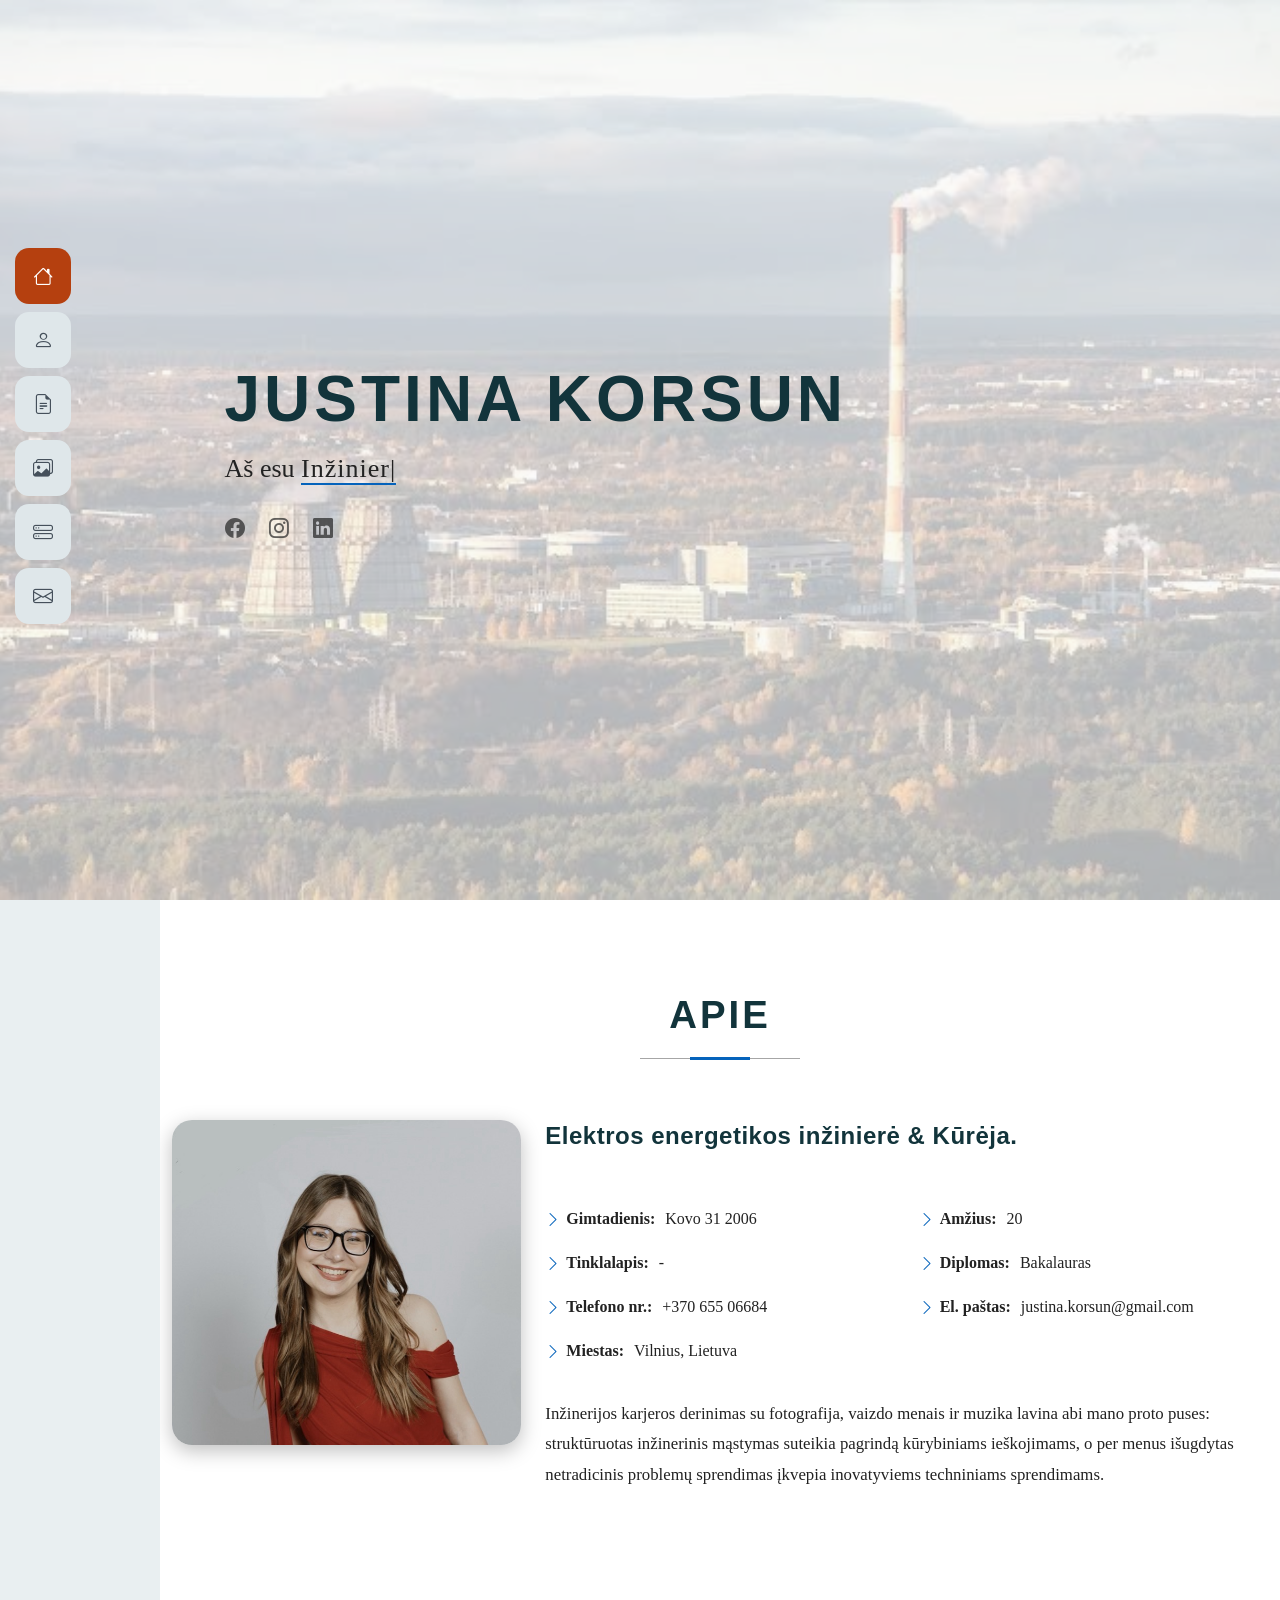
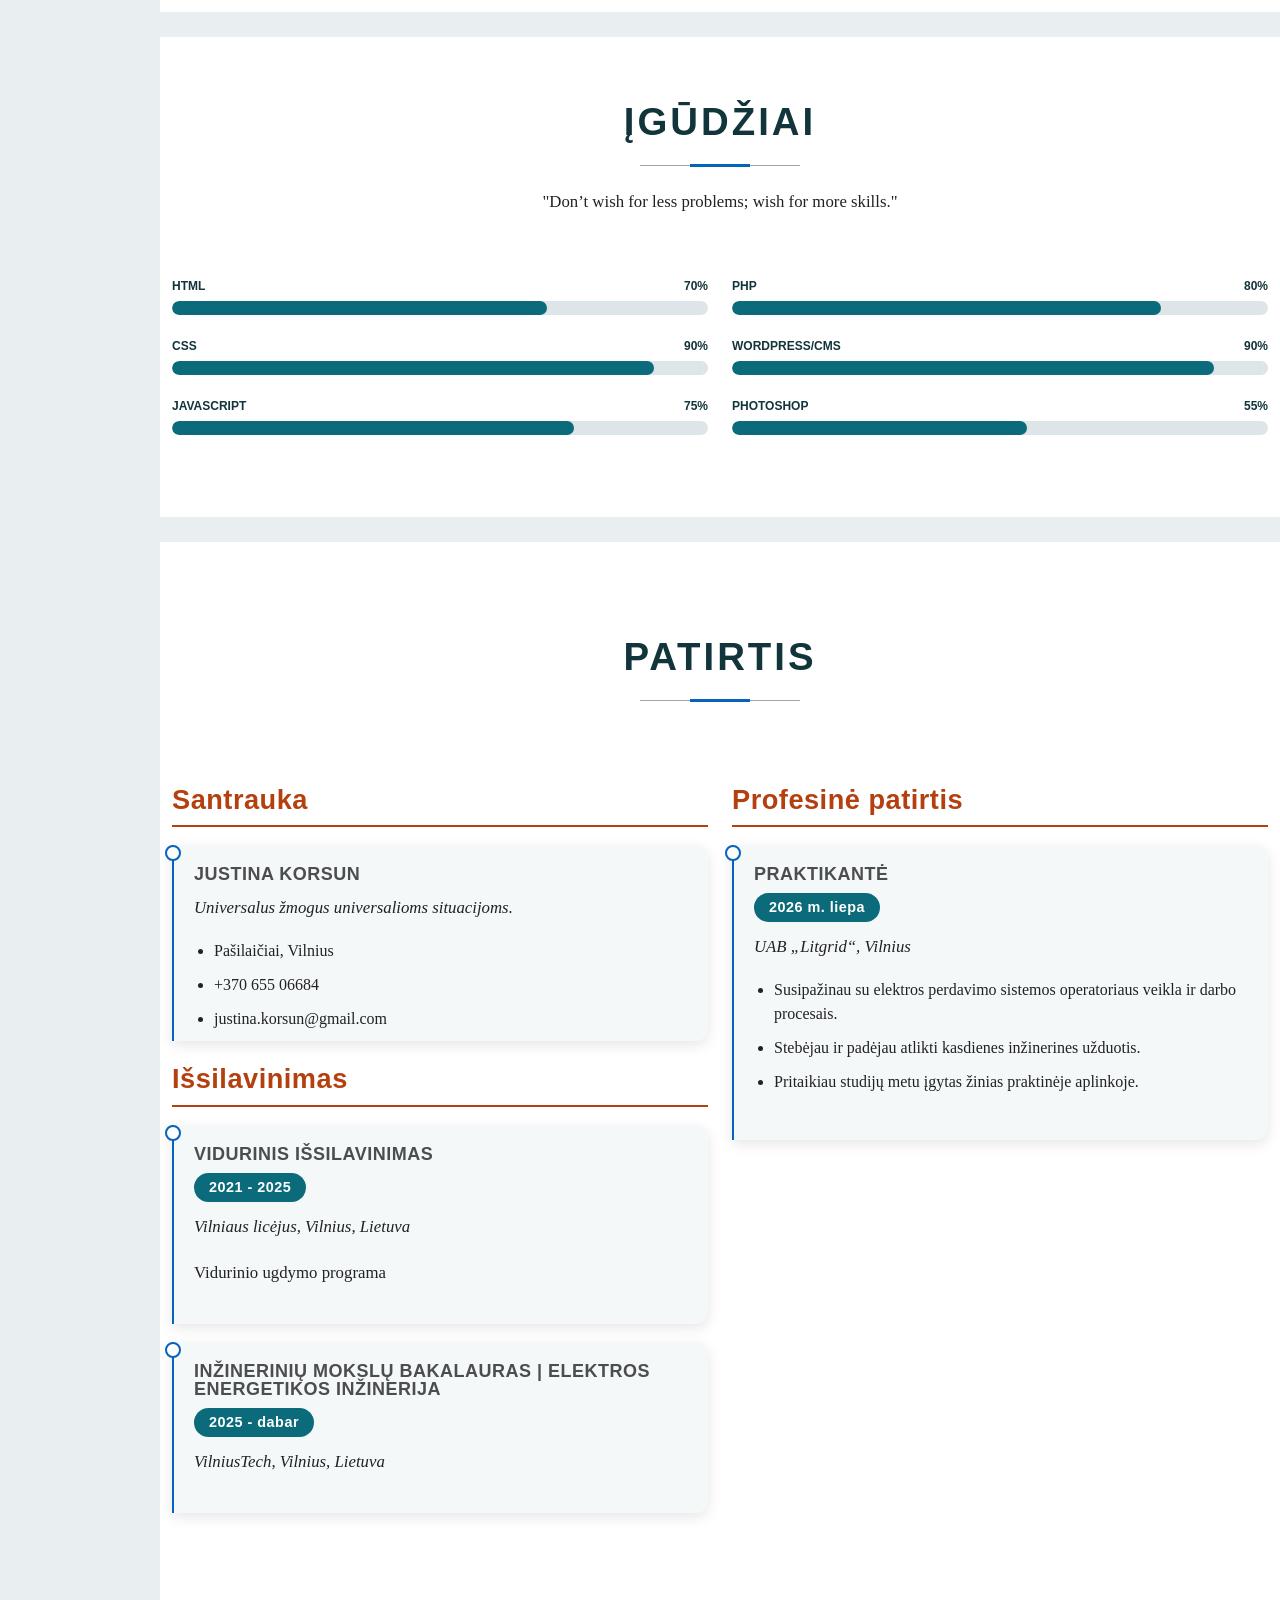
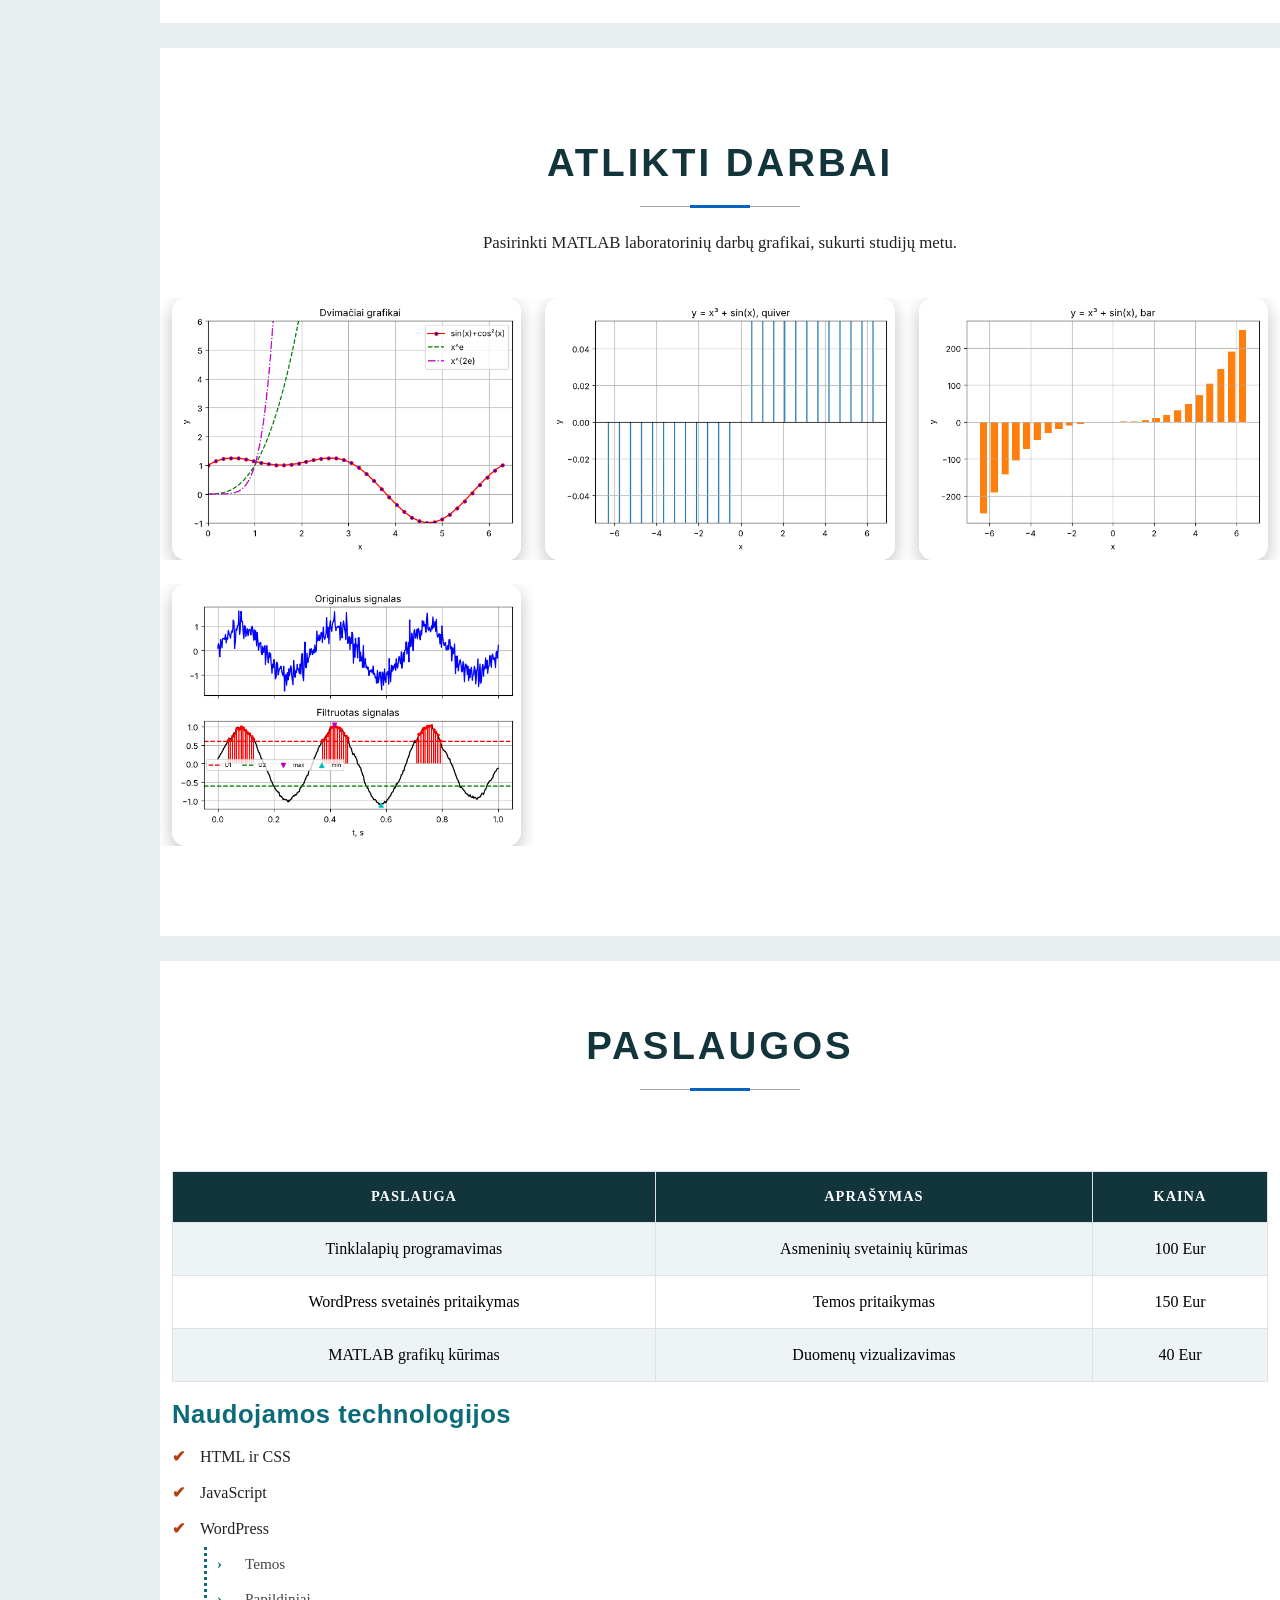
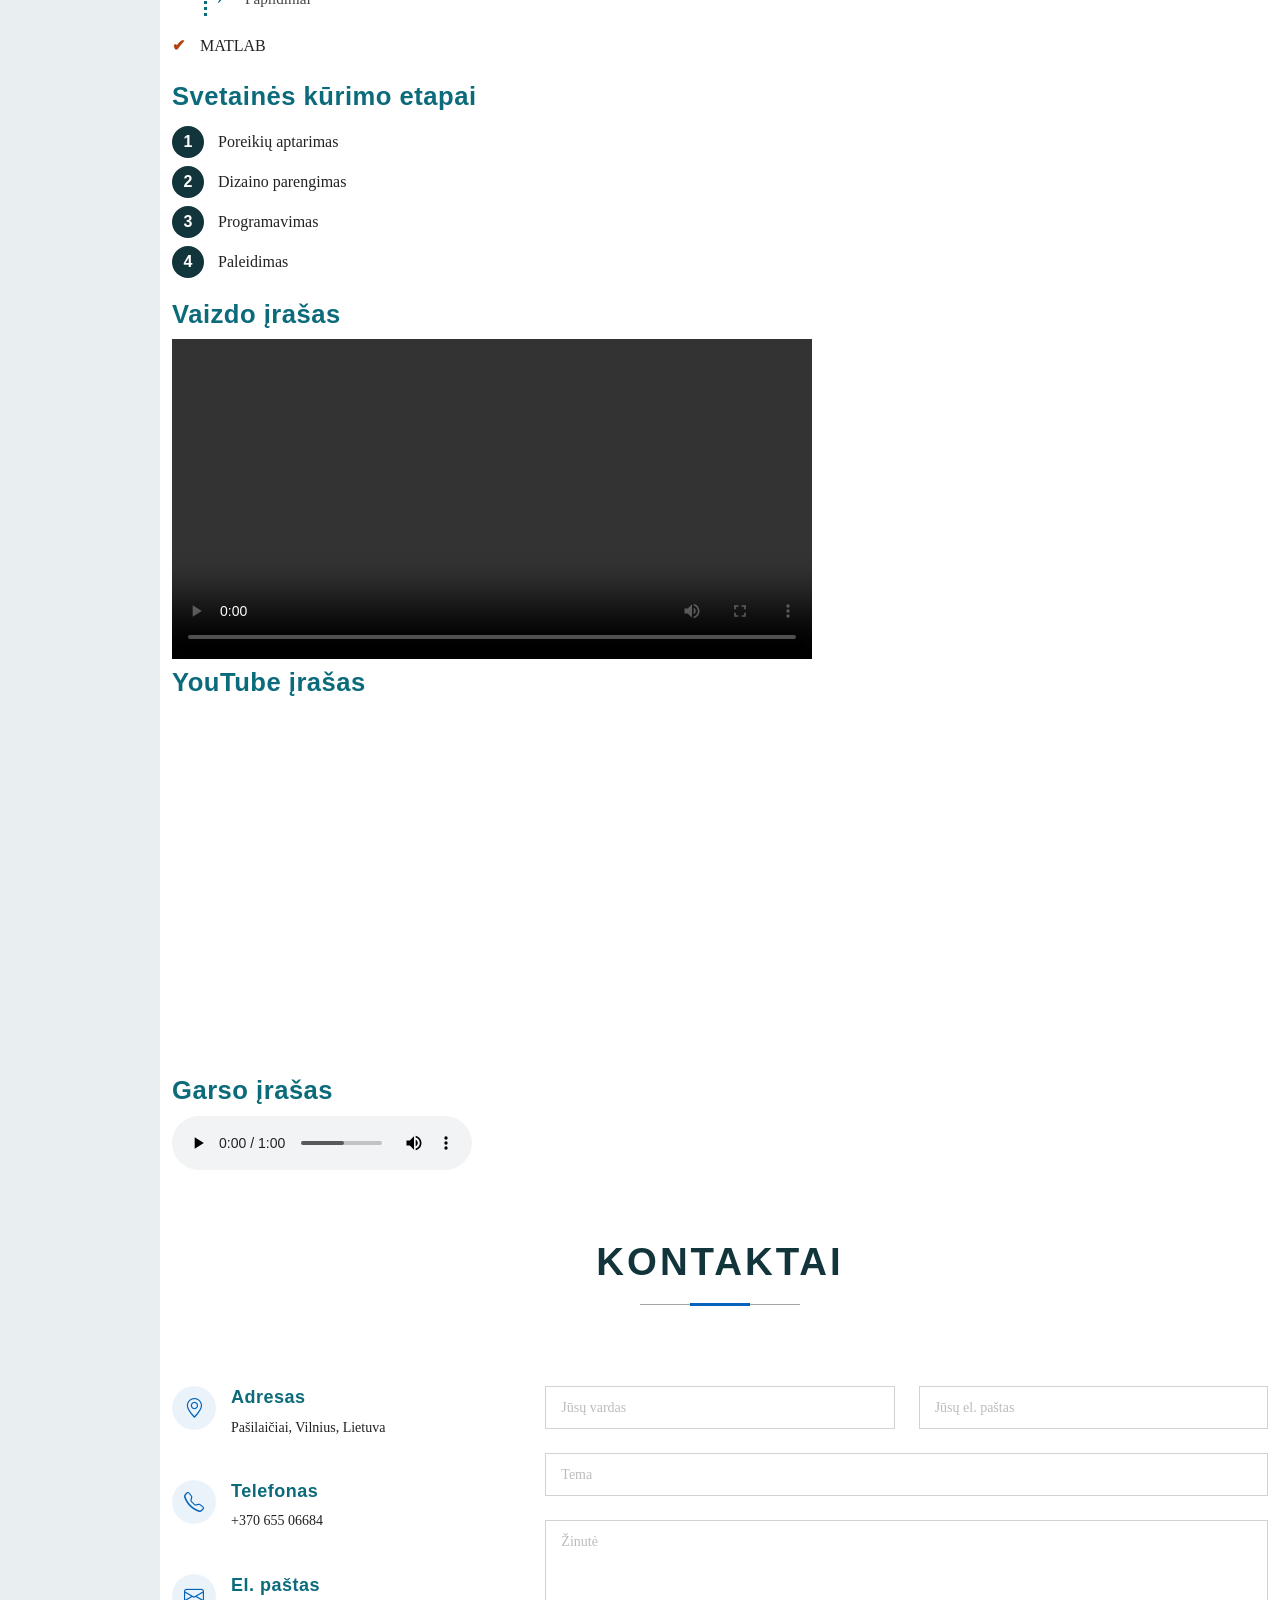
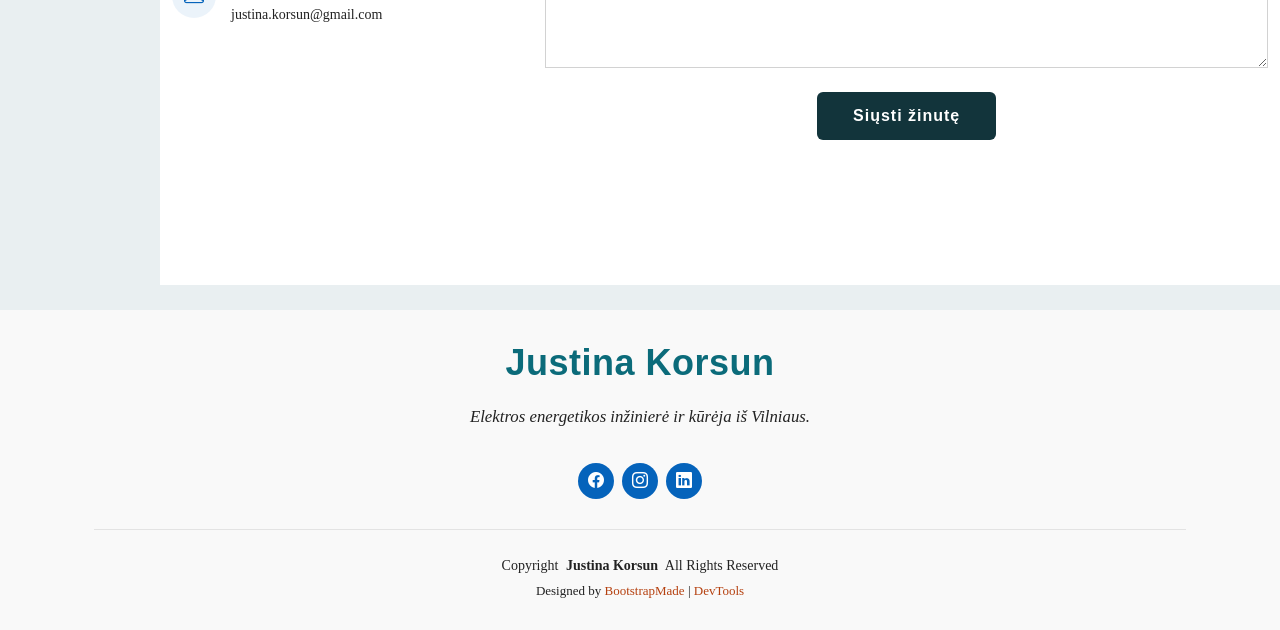
==== commit da81f6d6: "LD9" ====
--- a/index.html
+++ b/index.html
@@ -267,13 +267,6 @@
       <div class="container">
 
         <div class="isotope-layout" data-default-filter="*" data-layout="masonry" data-sort="original-order">
-
-          <ul class="portfolio-filters isotope-filters" data-aos="fade-up" data-aos-delay="100">
-            <li data-filter="*" class="filter-active">Visi</li>
-            <li data-filter=".filter-app">2D grafikai</li>
-            <li data-filter=".filter-product">Specialieji grafikai</li>
-            <li data-filter=".filter-branding">Signalai</li>
-          </ul><!-- End Portfolio Filters -->
 
           <div class="row gy-4 isotope-container" data-aos="fade-up" data-aos-delay="200">
 
--- a/assets/css/main.css
+++ b/assets/css/main.css
@@ -1450,10 +1450,3 @@
   margin-right: 8px;
   color: var(--accent-color);
 }
-
-/*--------------------------------------------------------------
-# Starter Section Section
---------------------------------------------------------------*/
-.starter-section {
-  /* Add your styles here */
-}
--- a/assets/css/custom.css
+++ b/assets/css/custom.css
@@ -1,4 +1,6 @@
 
+
+/* 2a. Šriftai (Lora tekstui, Montserrat antraštėms) */
 :root {
   --default-font: "Lora", Georgia, serif;
   --heading-font: "Montserrat", Arial, sans-serif;
@@ -12,6 +14,7 @@
   background-color: #e9eff1;
 }
  
+/* 2b. Antraščių stiliai (h1 - h6) */
 h1, h2, h3, h4, h5, h6 {
   font-weight: 700;
   letter-spacing: 0.5px;
@@ -50,12 +53,14 @@
   font-size: 0.9rem;
 }
  
+/* 2c. Pastraipų stilius */
 p {
   font-size: 1.05rem;
   line-height: 1.8;
 }
  
  
+/* ===== 3. MYGTUKAI IR NUORODOS (:hover, :active) ===== */
  
 /* Nuorodos */
 a {
@@ -81,6 +86,7 @@
   color: #ffffff;
 }
  
+/* Mygtukas "Siųsti žinutę" */
 .contact .php-email-form button[type=submit] {
   background-color: #12343b;
   color: #ffffff;
@@ -99,26 +105,11 @@
   background-color: #7a2a08;
   transform: scale(0.95);
 }
-
-.portfolio .portfolio-filters li {
-  background-color: #dfe7ea;
-  border-radius: 6px;
-  margin-left: 4px;
-  margin-right: 4px;
-}
- 
-.portfolio .portfolio-filters li:hover,
-.portfolio .portfolio-filters li.filter-active {
-  background-color: #b5400f;
-  color: #ffffff;
-}
- 
-.portfolio .portfolio-filters li:active {
-  background-color: #7a2a08;
-}
- 
- 
-
+ 
+ 
+/* ===== 4. ELEMENTŲ IŠDĖSTYMAS ===== */
+ 
+/* 4a. Tarpai (margin ir padding) skiltyse Apie, Patirtis, Atlikti darbai */
 #about,
 #resume,
 #portfolio {
@@ -161,7 +152,9 @@
 }
  
  
-
+/* ===== 5. DVIEJŲ KOMPONENTŲ STILIAI ===== */
+ 
+/* Komponentas 1: įgūdžių juostos (progress bar) */
 .skills .progress-bar-wrap {
   height: 14px;
   border-radius: 20px;
@@ -175,8 +168,21 @@
   background-color: #0b6b7a;
 }
  
- 
- 
+/* Komponentas 2: mygtukas "į viršų" */
+.scroll-top {
+  width: 50px;
+  height: 50px;
+  border-radius: 12px;
+  background-color: #12343b;
+  box-shadow: 0 4px 12px rgba(0, 0, 0, 0.35);
+}
+ 
+.scroll-top:hover {
+  background-color: #b5400f;
+}
+ 
+ 
+/* ===== 6. KONTRASTAS IR PRITAIKYMAS ===== */
  
 img,
 video,
@@ -207,7 +213,9 @@
 }
  
  
-
+/* ===== PAPILDOMA UŽDUOTIS (8 lab. elementai) ===== */
+ 
+/* 1a. Nenumeruotas sąrašas (naudojame ::before) */
 .services ul {
   list-style: none;
   padding-left: 0;
@@ -226,7 +234,7 @@
   font-weight: 700;
 }
  
-
+/* 1b. Įdėtinis sąrašas */
 .services ul ul {
   margin: 6px 0 6px 4px;
   padding-left: 10px;
@@ -243,7 +251,7 @@
   color: #0b6b7a;
 }
  
-
+/* 1a. Numeruotas sąrašas (naudojame skaitiklį) */
 .services ol {
   list-style: none;
   padding-left: 0;
@@ -273,6 +281,7 @@
   font-weight: 700;
 }
  
+/* 2a. Lentelės antraštinė eilutė */
 .services table th {
   background-color: #12343b;
   color: #ffffff;
@@ -281,6 +290,7 @@
   font-size: 0.9rem;
 }
  
+/* 2c. Langelių tarpai ir turinio lygiavimas centre */
 .services table th,
 .services table td {
   padding: 14px 18px;
@@ -288,6 +298,7 @@
   vertical-align: middle;
 }
  
+/* 2b. "Zebra" stilius ir :hover efektas */
 .services table tr:nth-child(even) td {
   background-color: #eef4f5;
 }
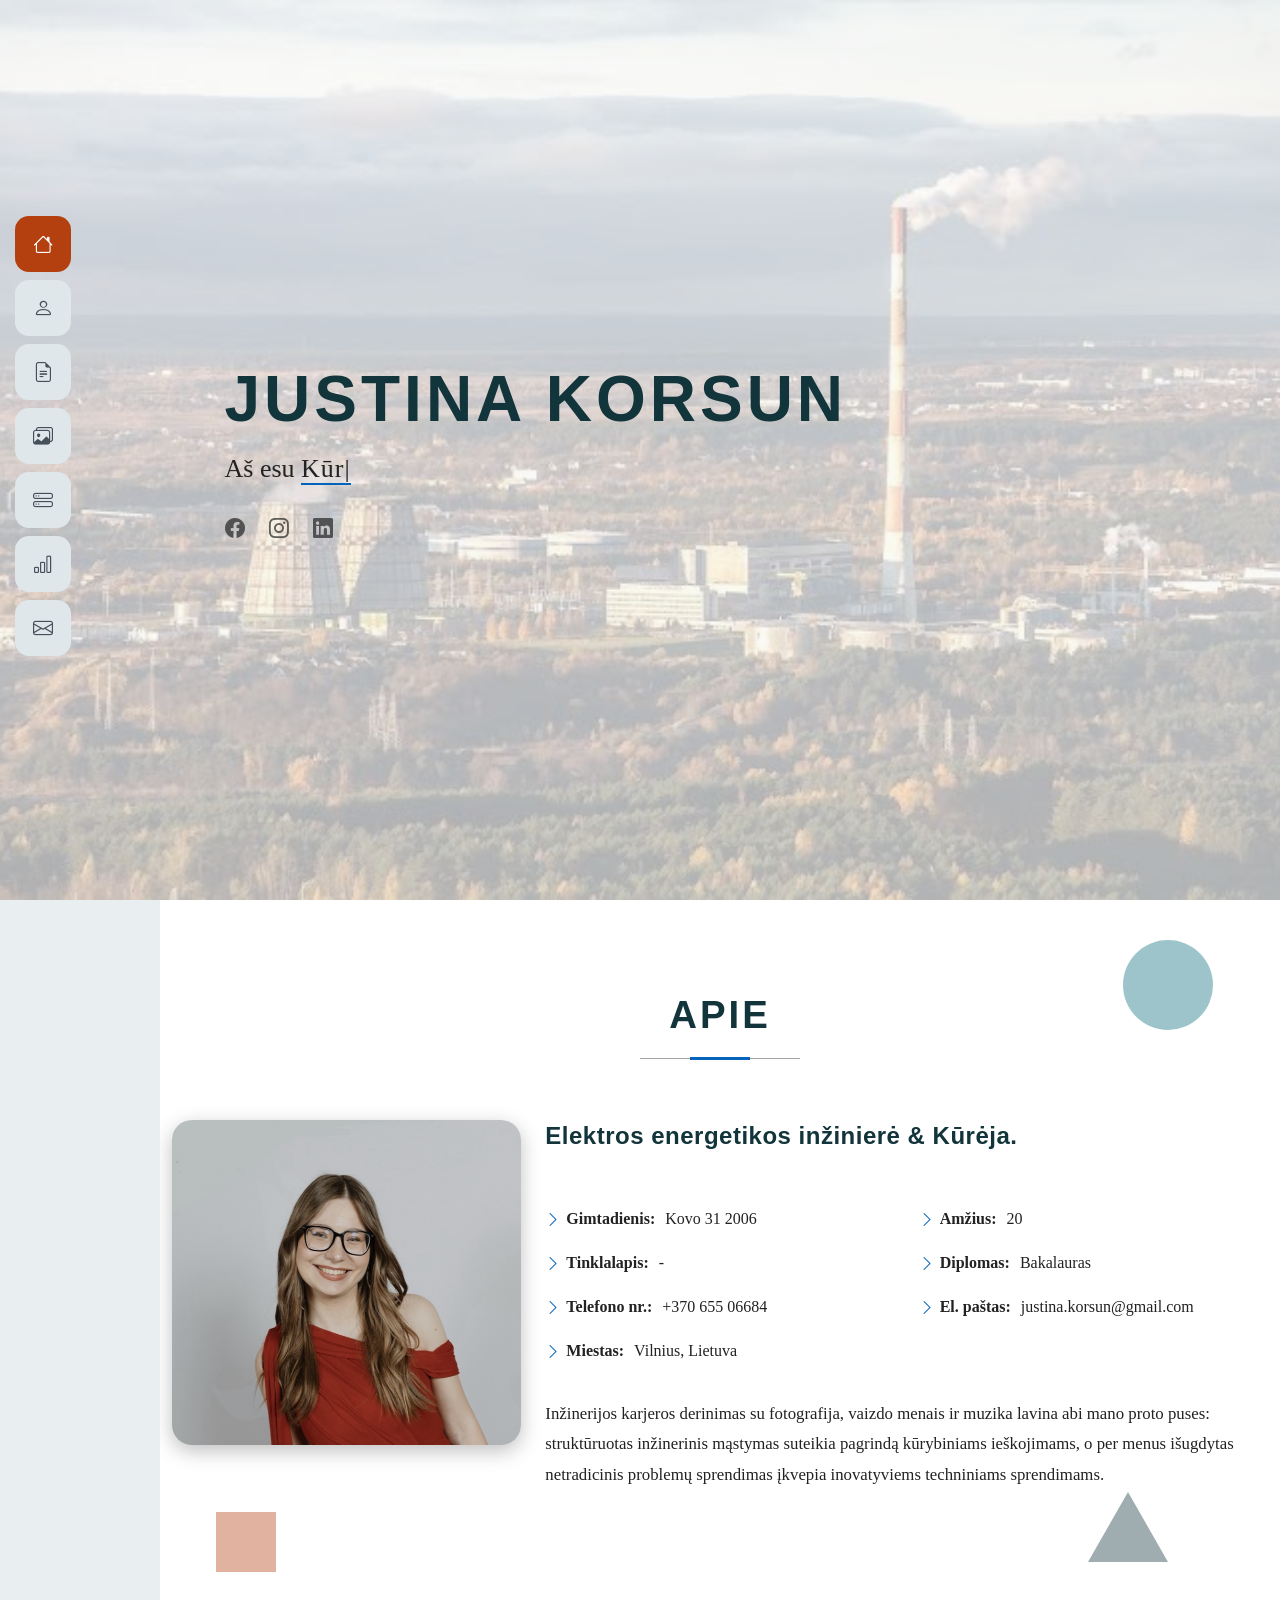
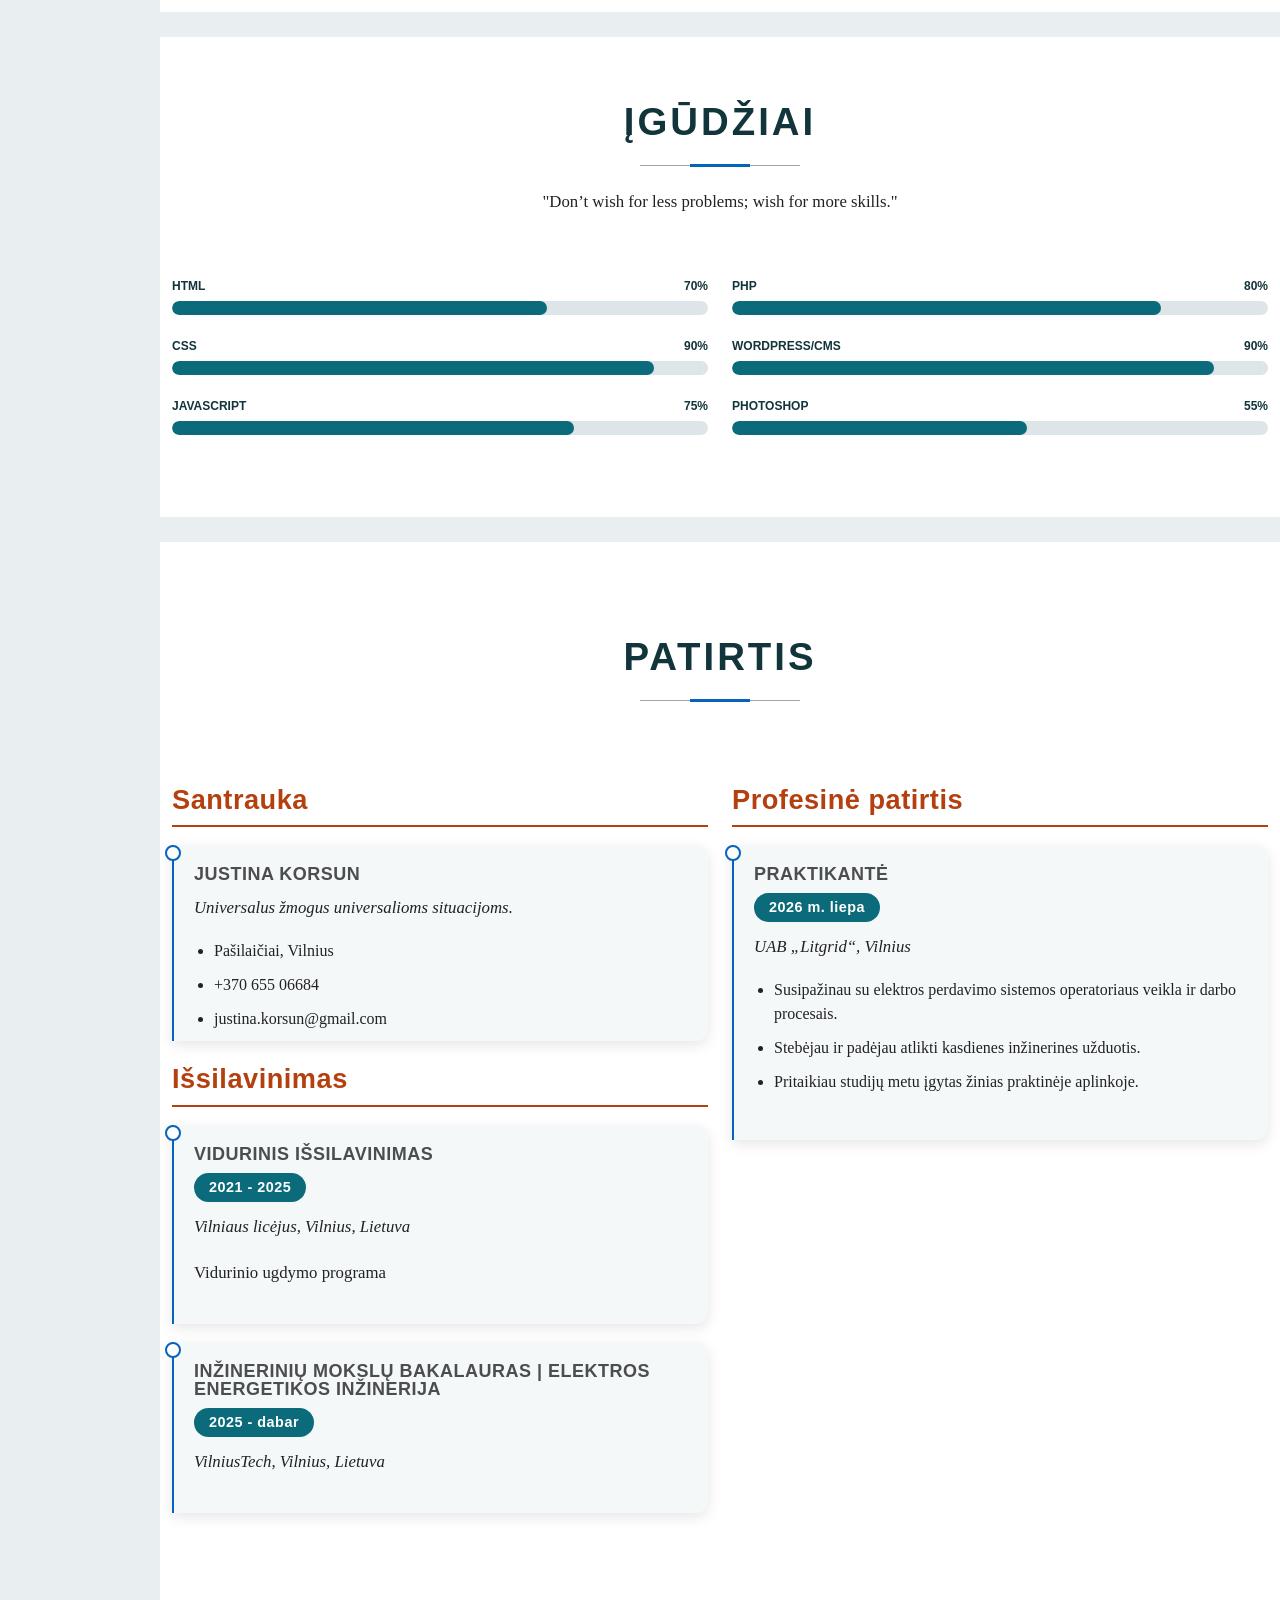
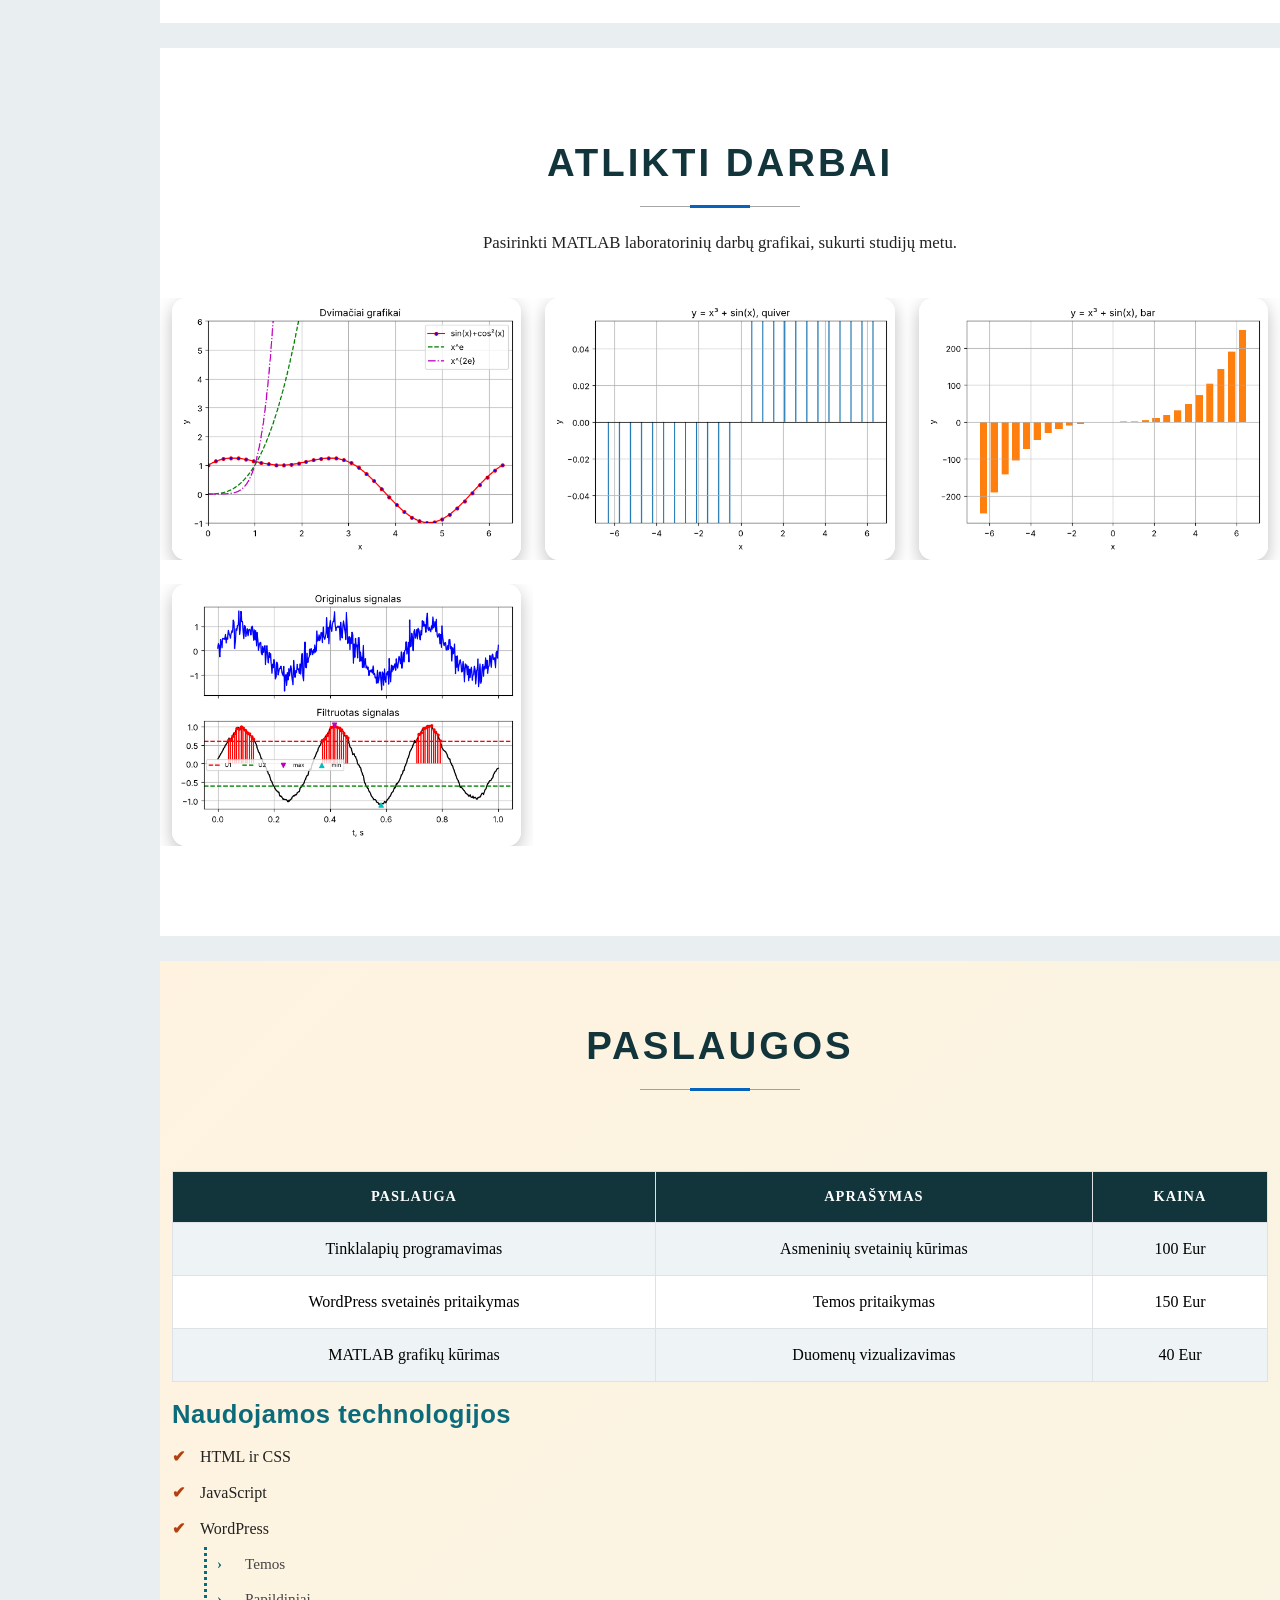
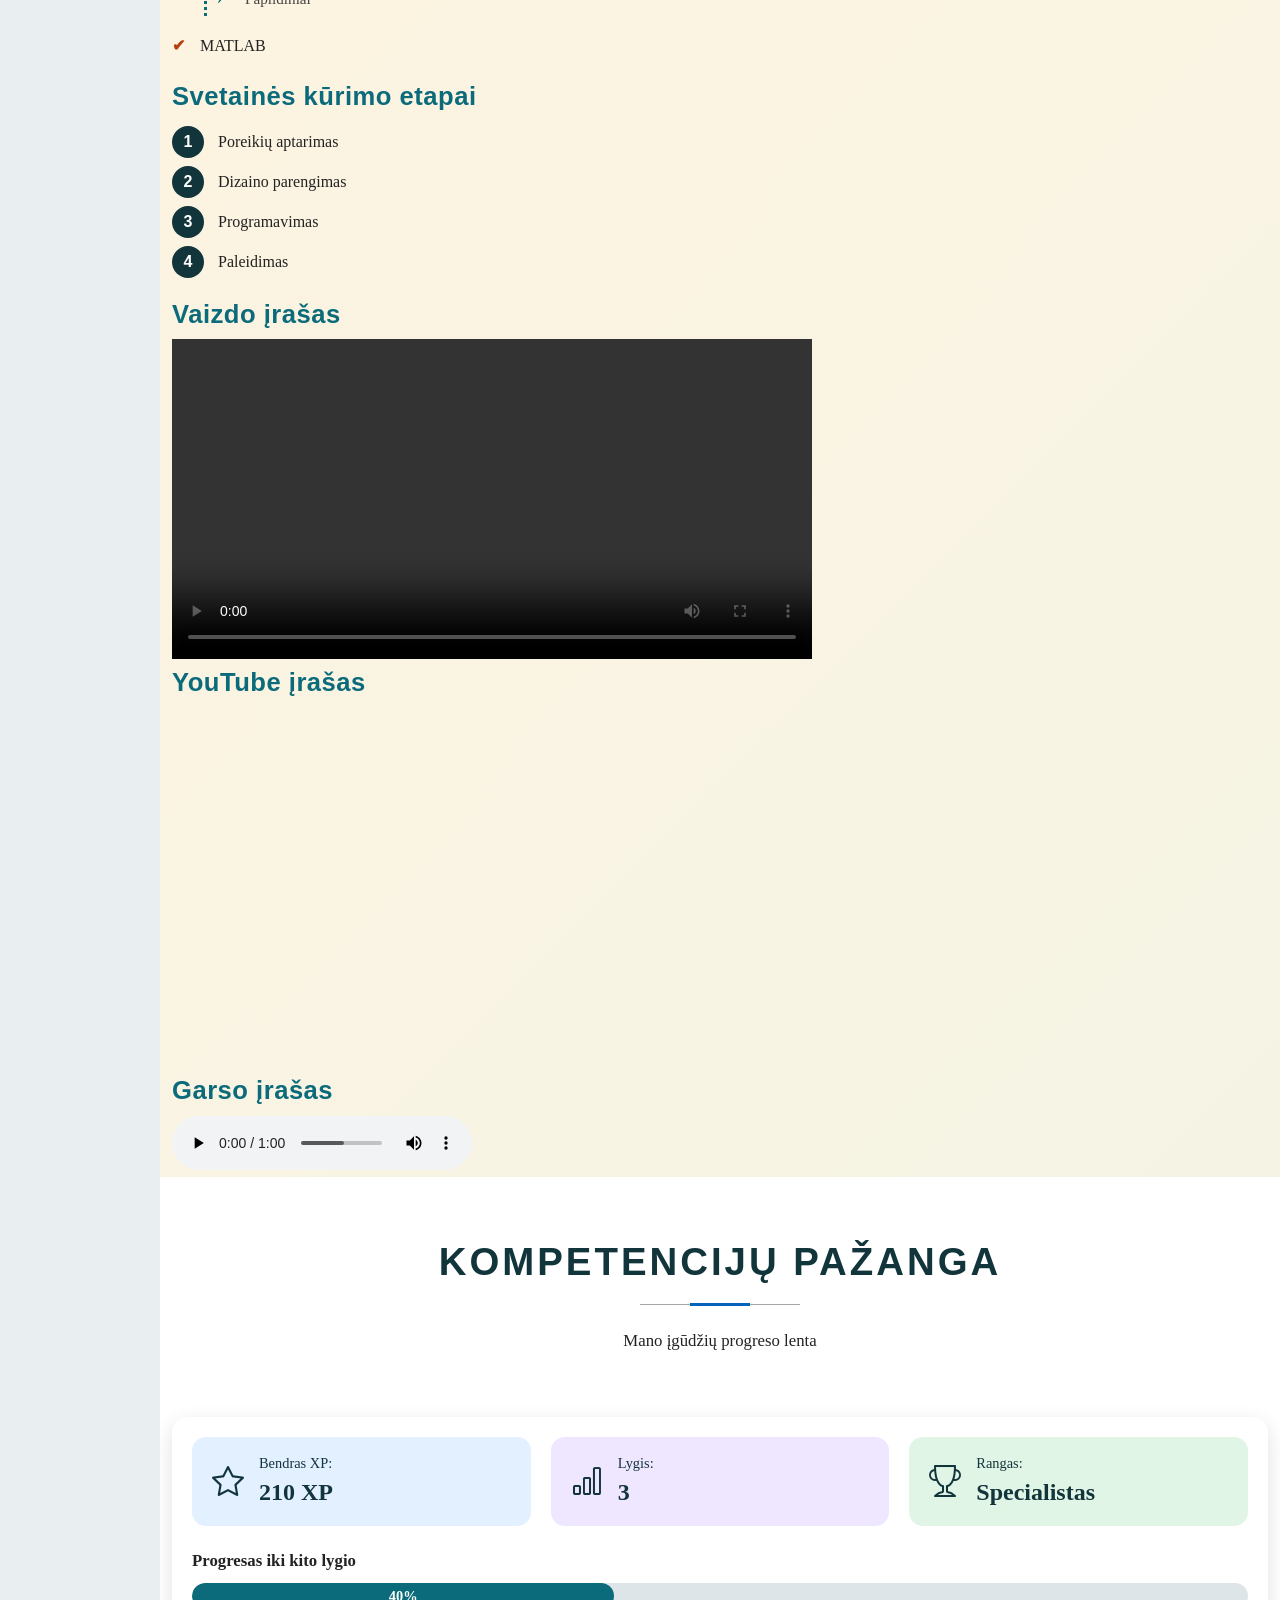
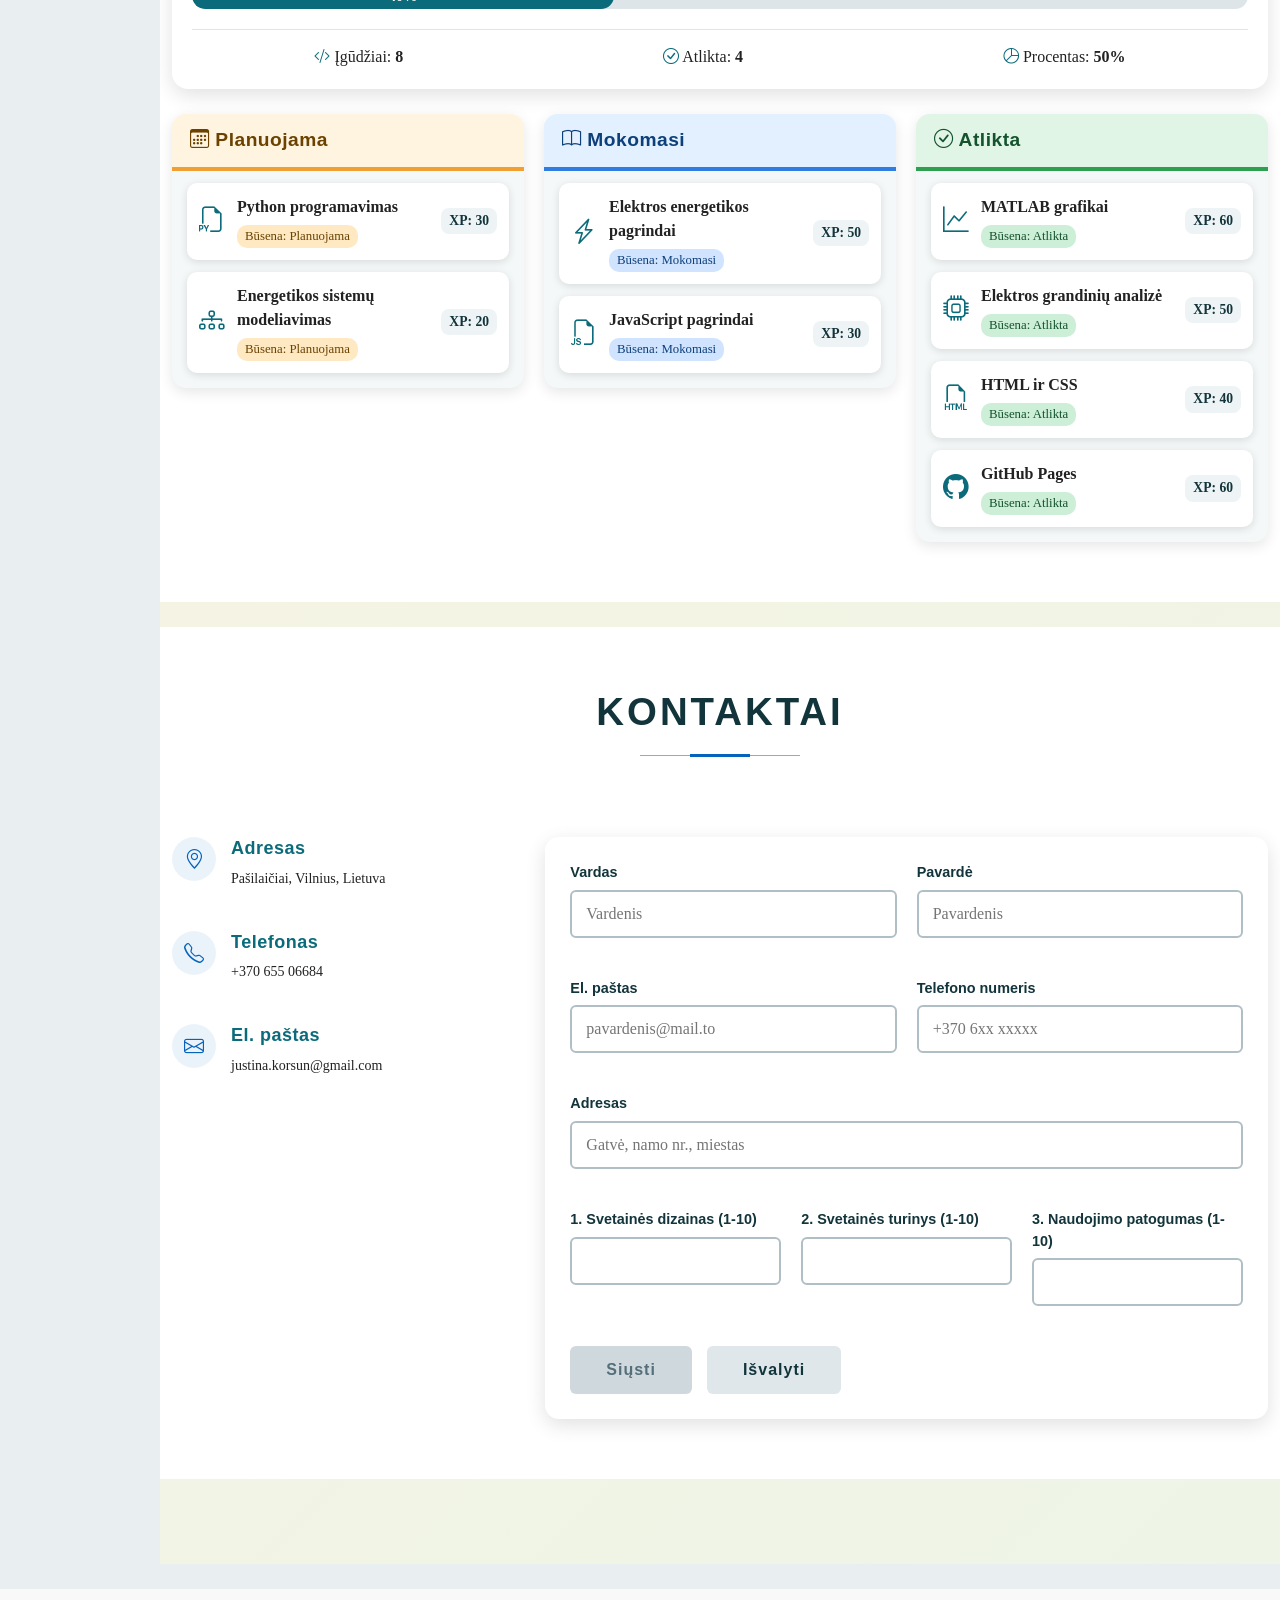
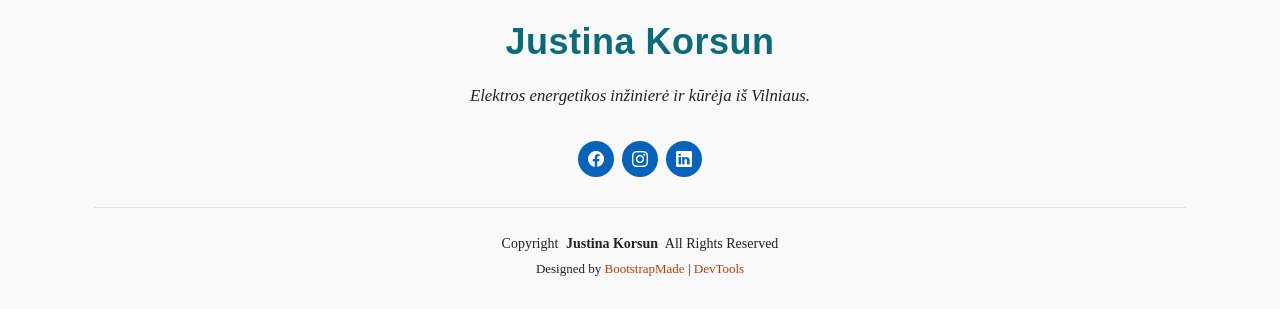
==== commit e32a0f3d: "10 ir 11 LD" ====
--- a/index.html
+++ b/index.html
@@ -50,6 +50,7 @@
         <li><a href="#resume"><i class="bi bi-file-earmark-text navicon"></i><span>Patirtis</span></a></li>
         <li><a href="#portfolio"><i class="bi bi-images navicon"></i><span>Atlikti darbai</span></a></li>
         <li><a href="#services"><i class="bi bi-hdd-stack navicon"></i><span>Paslaugos</span></a></li>
+                <li><a href="#kompetencijos"><i class="bi bi-bar-chart navicon"></i><span>Kompetencijų pažanga</span></a></li>
         <li><a href="#contact"><i class="bi bi-envelope navicon"></i><span>Kontaktai</span></a></li>
       </ul>
     </nav>
@@ -81,6 +82,10 @@
 
     <!-- About Section -->
     <section id="about" class="about section">
+      <!-- CSS figūros (animuojamos) -->
+      <div class="figura apskritimas"></div>
+      <div class="figura kvadratas"></div>
+      <div class="figura trikampis"></div>
 
       <!-- Section Title -->
       <div class="container section-title" data-aos="fade-up">
@@ -389,6 +394,154 @@
 
         </div><!-- End Media -->
 
+
+        <!-- Kompetencijų pažangos modulis -->
+    <section id="kompetencijos" class="kompetencijos section">
+
+      <div class="container section-title">
+        <h2>Kompetencijų pažanga</h2>
+        <p>Mano įgūdžių progreso lenta</p>
+      </div>
+
+      <div class="container">
+
+
+        <div class="modulio-virsus">
+
+          <div class="kompetencijos-info">
+            <div class="info-kortele info-xp">
+              <i class="bi bi-star"></i>
+              <div>
+                <small>Bendras XP:</small>
+                <strong>210 XP</strong>
+              </div>
+            </div>
+            <div class="info-kortele info-lygis">
+              <i class="bi bi-bar-chart"></i>
+              <div>
+                <small>Lygis:</small>
+                <strong>3</strong>
+              </div>
+            </div>
+            <div class="info-kortele info-rangas">
+              <i class="bi bi-trophy"></i>
+              <div>
+                <small>Rangas:</small>
+                <strong>Specialistas</strong>
+              </div>
+            </div>
+          </div>
+
+          <!-- Progreso juosta -->
+          <div class="xp-blokas">
+            <p class="xp-pavadinimas">Progresas iki kito lygio</p>
+            <div class="xp-juosta">
+              <div class="xp-uzpildas">40%</div>
+            </div>
+          </div>
+
+          <!-- Statistika -->
+          <div class="statistika">
+            <span><i class="bi bi-code-slash"></i> Įgūdžiai: <strong>8</strong></span>
+            <span><i class="bi bi-check-circle"></i> Atlikta: <strong>4</strong></span>
+            <span><i class="bi bi-pie-chart"></i> Procentas: <strong>50%</strong></span>
+          </div>
+
+        </div>
+
+        <!-- Įgūdžių lenta (Skill Kanban) -->
+        <div class="lenta">
+
+          <div class="stulpelis planuojama">
+            <h3><i class="bi bi-calendar3"></i> Planuojama</h3>
+
+            <div class="igudzio-kortele">
+              <i class="bi bi-filetype-py"></i>
+              <div class="kortele-tekstas">
+                <strong>Python programavimas</strong>
+                <span class="busena busena-planuojama">Būsena: Planuojama</span>
+              </div>
+              <span class="xp-zyme">XP: 30</span>
+            </div>
+
+            <div class="igudzio-kortele">
+              <i class="bi bi-diagram-3"></i>
+              <div class="kortele-tekstas">
+                <strong>Energetikos sistemų modeliavimas</strong>
+                <span class="busena busena-planuojama">Būsena: Planuojama</span>
+              </div>
+              <span class="xp-zyme">XP: 20</span>
+            </div>
+          </div>
+
+          <div class="stulpelis mokomasi">
+            <h3><i class="bi bi-book"></i> Mokomasi</h3>
+
+            <div class="igudzio-kortele">
+              <i class="bi bi-lightning-charge"></i>
+              <div class="kortele-tekstas">
+                <strong>Elektros energetikos pagrindai</strong>
+                <span class="busena busena-mokomasi">Būsena: Mokomasi</span>
+              </div>
+              <span class="xp-zyme">XP: 50</span>
+            </div>
+
+            <div class="igudzio-kortele">
+              <i class="bi bi-filetype-js"></i>
+              <div class="kortele-tekstas">
+                <strong>JavaScript pagrindai</strong>
+                <span class="busena busena-mokomasi">Būsena: Mokomasi</span>
+              </div>
+              <span class="xp-zyme">XP: 30</span>
+            </div>
+          </div>
+
+          <div class="stulpelis atlikta">
+            <h3><i class="bi bi-check-circle"></i> Atlikta</h3>
+
+            <div class="igudzio-kortele">
+              <i class="bi bi-graph-up"></i>
+              <div class="kortele-tekstas">
+                <strong>MATLAB grafikai</strong>
+                <span class="busena busena-atlikta">Būsena: Atlikta</span>
+              </div>
+              <span class="xp-zyme">XP: 60</span>
+            </div>
+
+            <div class="igudzio-kortele">
+              <i class="bi bi-cpu"></i>
+              <div class="kortele-tekstas">
+                <strong>Elektros grandinių analizė</strong>
+                <span class="busena busena-atlikta">Būsena: Atlikta</span>
+              </div>
+              <span class="xp-zyme">XP: 50</span>
+            </div>
+
+            <div class="igudzio-kortele">
+              <i class="bi bi-filetype-html"></i>
+              <div class="kortele-tekstas">
+                <strong>HTML ir CSS</strong>
+                <span class="busena busena-atlikta">Būsena: Atlikta</span>
+              </div>
+              <span class="xp-zyme">XP: 40</span>
+            </div>
+
+            <div class="igudzio-kortele">
+              <i class="bi bi-github"></i>
+              <div class="kortele-tekstas">
+                <strong>GitHub Pages</strong>
+                <span class="busena busena-atlikta">Būsena: Atlikta</span>
+              </div>
+              <span class="xp-zyme">XP: 60</span>
+            </div>
+          </div>
+
+        </div><!-- Lentos pabaiga -->
+
+      </div>
+
+    </section><!-- /Kompetencijų modulis -->
+
     <!-- Contact Section -->
     <section id="contact" class="contact section">
 
@@ -429,35 +582,75 @@
           </div>
 
           <div class="col-lg-8">
-            <form action="forms/contact.php" method="post" class="php-email-form" data-aos="fade-up" data-aos-delay="200">
-              <div class="row gy-4">
-
-                <div class="col-md-6">
-                  <input type="text" name="name" class="form-control" placeholder="Jūsų vardas" required="">
+            <form id="kontaktu-forma" class="kontaktu-forma" novalidate>
+
+              <div class="forma-tinklelis">
+
+                <div class="laukas">
+                  <label for="vardas">Vardas</label>
+                  <input type="text" id="vardas" class="tikrinamas" placeholder="Vardenis">
+                  <small class="klaida"></small>
                 </div>
 
-                <div class="col-md-6 ">
-                  <input type="email" class="form-control" name="email" placeholder="Jūsų el. paštas" required="">
+                <div class="laukas">
+                  <label for="pavarde">Pavardė</label>
+                  <input type="text" id="pavarde" class="tikrinamas" placeholder="Pavardenis">
+                  <small class="klaida"></small>
                 </div>
 
-                <div class="col-md-12">
-                  <input type="text" class="form-control" name="subject" placeholder="Tema" required="">
+                <div class="laukas">
+                  <label for="pastas">El. paštas</label>
+                  <input type="email" id="pastas" class="tikrinamas" placeholder="pavardenis@mail.to">
+                  <small class="klaida"></small>
                 </div>
 
-                <div class="col-md-12">
-                  <textarea class="form-control" name="message" rows="6" placeholder="Žinutė" required=""></textarea>
+                <div class="laukas">
+                  <label for="telefonas">Telefono numeris</label>
+                  <input type="tel" id="telefonas" class="tikrinamas" placeholder="+370 6xx xxxxx" maxlength="14">
+                  <small class="klaida"></small>
                 </div>
 
-                <div class="col-md-12 text-center">
-                  <div class="loading">Kraunama</div>
-                  <div class="error-message"></div>
-                  <div class="sent-message">Jūsų žinutė išsiųsta. Ačiū!</div>
-
-                  <button type="submit">Siųsti žinutę</button>
+                <div class="laukas pilnas">
+                  <label for="adresas">Adresas</label>
+                  <input type="text" id="adresas" class="tikrinamas" placeholder="Gatvė, namo nr., miestas">
+                  <small class="klaida"></small>
                 </div>
 
-              </div>
+                <!-- 3 vertinimo klausimai (1-10) -->
+                <div class="vertinimai pilnas">
+
+                  <div class="laukas">
+                    <label for="klausimas1">1. Svetainės dizainas (1-10)</label>
+                    <input type="number" id="klausimas1" class="tikrinamas" min="1" max="10">
+                    <small class="klaida"></small>
+                  </div>
+
+                  <div class="laukas">
+                    <label for="klausimas2">2. Svetainės turinys (1-10)</label>
+                    <input type="number" id="klausimas2" class="tikrinamas" min="1" max="10">
+                    <small class="klaida"></small>
+                  </div>
+
+                  <div class="laukas">
+                    <label for="klausimas3">3. Naudojimo patogumas (1-10)</label>
+                    <input type="number" id="klausimas3" class="tikrinamas" min="1" max="10">
+                    <small class="klaida"></small>
+                  </div>
+
+                </div>
+
+                <div class="mygtukai pilnas">
+                  <button type="submit" id="siusti" disabled>Siųsti</button>
+                  <button type="button" id="isvalyti">Išvalyti</button>
+                </div>
+
+              </div>
+
             </form>
+
+            <!-- Čia JavaScript parodo formos duomenis -->
+            <div id="rezultatas" class="rezultatas"></div>
+            <div id="vidurkis" class="vidurkis"></div>
           </div><!-- End Contact Form -->
 
         </div>
@@ -512,6 +705,7 @@
 
   <!-- Main JS File -->
   <script src="assets/js/main.js"></script>
+  <script src="assets/js/custom.js"></script>
 
 </body>
 
--- a/assets/css/custom.css
+++ b/assets/css/custom.css
@@ -306,4 +306,417 @@
 .services table tr:hover td {
   background-color: #ffe9dd;
 }
+/* =====================================================
+   10 LABORATORINIS DARBAS
+   ===================================================== */
+ 
+#kompetencijos {
+  margin-bottom: 25px;
+}
+ 
+/* ----- Viršutinė modulio dalis ----- */
+.modulio-virsus {
+  background-color: #ffffff;
+  border-radius: 16px;
+  box-shadow: 0 6px 20px rgba(0, 0, 0, 0.12);
+  padding: 20px;
+  margin-bottom: 25px;
+}
+ 
+/* XP, lygis, rangas (Grid) */
+.kompetencijos-info {
+  display: grid;
+  grid-template-columns: repeat(3, 1fr);
+  gap: 20px;
+  margin-bottom: 20px;
+}
+ 
+.info-kortele {
+  display: flex;
+  align-items: center;
+  gap: 15px;
+  padding: 16px 20px;
+  border-radius: 14px;
+  color: #12343b;
+}
+ 
+.info-kortele i {
+  font-size: 2rem;
+}
+ 
+.info-kortele small {
+  display: block;
+  font-size: 0.9rem;
+}
+ 
+.info-kortele strong {
+  font-size: 1.5rem;
+}
+ 
+.info-xp { background-color: #e3f0ff; }
+.info-lygis { background-color: #efe6ff; }
+.info-rangas { background-color: #e1f5e6; }
+ 
+/* ----- Progreso juosta ----- */
+.xp-blokas {
+  margin-bottom: 20px;
+}
+ 
+.xp-pavadinimas {
+  font-weight: 700;
+  margin-bottom: 6px;
+}
+ 
+.xp-juosta {
+  height: 26px;
+  background-color: #dde5e8;
+  border-radius: 20px;
+  overflow: hidden;
+}
+ 
+.xp-uzpildas {
+  width: 40%;
+  height: 100%;
+  background-color: #0b6b7a;
+  color: #ffffff;
+  text-align: center;
+  line-height: 26px;
+  font-size: 0.9rem;
+  font-weight: 700;
+  border-radius: 20px;
+}
+ 
+/* ----- Statistika (Flexbox) ----- */
+.statistika {
+  display: flex;
+  justify-content: space-around;
+  flex-wrap: wrap;
+  gap: 15px;
+  padding-top: 15px;
+  border-top: 1px solid #dde5e8;
+}
+ 
+.statistika i {
+  color: #0b6b7a;
+}
+ 
+/* ----- Įgūdžių lenta (Grid) ----- */
+.lenta {
+  display: grid;
+  grid-template-columns: repeat(3, 1fr);
+  gap: 20px;
+  align-items: start;
+}
+ 
+.stulpelis {
+  background-color: #f4f8f9;
+  border-radius: 14px;
+  box-shadow: 0 4px 14px rgba(0, 0, 0, 0.1);
+  overflow: hidden;
+  padding-bottom: 15px;
+}
+ 
+.stulpelis h3 {
+  margin: 0;
+  padding: 14px 18px;
+  font-size: 1.2rem;
+  border-bottom: 4px solid;
+}
+ 
+.planuojama h3 { background-color: #fff4e0; color: #6b4200; border-color: #f0a030; }
+.mokomasi h3 { background-color: #e3f0ff; color: #0d3f7a; border-color: #2f7de1; }
+.atlikta h3 { background-color: #e1f5e6; color: #14532d; border-color: #2e9e4f; }
+ 
+/* ----- Įgūdžių kortelės ----- */
+.igudzio-kortele {
+  display: flex;
+  align-items: center;
+  gap: 12px;
+  background-color: #ffffff;
+  margin: 12px 15px 0 15px;
+  padding: 12px;
+  border-radius: 10px;
+  box-shadow: 0 2px 8px rgba(0, 0, 0, 0.12);
+  transition: transform 0.3s;
+}
+ 
+.igudzio-kortele:hover {
+  transform: translateY(-3px);
+}
+ 
+.igudzio-kortele i {
+  font-size: 1.6rem;
+  color: #0b6b7a;
+}
+ 
+.kortele-tekstas {
+  flex: 1;
+}
+ 
+.kortele-tekstas strong {
+  display: block;
+  margin-bottom: 4px;
+}
+ 
+.busena {
+  display: inline-block;
+  font-size: 0.8rem;
+  padding: 2px 8px;
+  border-radius: 10px;
+}
+ 
+.busena-planuojama { background-color: #ffe9c2; color: #6b4200; }
+.busena-mokomasi { background-color: #d0e4ff; color: #0d3f7a; }
+.busena-atlikta { background-color: #cdeed7; color: #14532d; }
+ 
+.xp-zyme {
+  font-size: 0.85rem;
+  font-weight: 700;
+  color: #12343b;
+  background-color: #eef4f5;
+  padding: 3px 8px;
+  border-radius: 8px;
+}
+ 
+/* Mažesni ekranai: viskas į vieną stulpelį */
+@media (max-width: 900px) {
+  .kompetencijos-info,
+  .lenta {
+    grid-template-columns: 1fr;
+  }
+}
+ 
+ 
+/* =====================================================
+   10 LD PAPILDOMA UŽDUOTIS (animacijos)
+   ===================================================== */
+ 
+/* 1. Paslaugų skilties animuotas gradientinis fonas */
+#services {
+  background: linear-gradient(-45deg, #e3f2fd, #fce4ec, #e8f5e9, #fff3e0);
+  background-size: 400% 400%;
+  animation: gradientas 12s ease infinite;
+}
+ 
+@keyframes gradientas {
+  0% { background-position: 0% 50%; }
+  50% { background-position: 100% 50%; }
+  100% { background-position: 0% 50%; }
+}
+ 
+/* 2. "Apie" skilties CSS figūros */
+#about {
+  position: relative;
+}
+ 
+#about .container {
+  position: relative;
+  z-index: 1;
+}
+ 
+.figura {
+  position: absolute;
+  z-index: 0;
+  pointer-events: none;
+  opacity: 0.4;
+}
+ 
+/* Apskritimas - juda aukštyn ir žemyn (Floating) */
+.apskritimas {
+  width: 90px;
+  height: 90px;
+  border-radius: 50%;
+  background-color: #0b6b7a;
+  top: 40px;
+  right: 6%;
+  animation: plaukimas 5s ease-in-out infinite;
+}
+ 
+/* Kvadratas - sukasi (Rotating) */
+.kvadratas {
+  width: 60px;
+  height: 60px;
+  background-color: #b5400f;
+  bottom: 40px;
+  left: 5%;
+  animation: sukimasis 8s linear infinite;
+}
+ 
+/* Trikampis - didėja ir mažėja (Scaling) */
+.trikampis {
+  width: 0;
+  height: 0;
+  border-left: 40px solid transparent;
+  border-right: 40px solid transparent;
+  border-bottom: 70px solid #12343b;
+  bottom: 50px;
+  right: 10%;
+  animation: didejimas 4s ease-in-out infinite;
+}
+ 
+@keyframes plaukimas {
+  0%, 100% { transform: translateY(0); }
+  50% { transform: translateY(-30px); }
+}
+ 
+@keyframes sukimasis {
+  from { transform: rotate(0deg); }
+  to { transform: rotate(360deg); }
+}
+ 
+@keyframes didejimas {
+  0%, 100% { transform: scale(1); }
+  50% { transform: scale(1.4); }
+}
+
+/* =====================================================
+   11 LABORATORINIS DARBAS - kontaktų forma
+   ===================================================== */
+
+.kontaktu-forma {
+  background-color: #ffffff;
+  padding: 25px;
+  border-radius: 14px;
+  box-shadow: 0 6px 20px rgba(0, 0, 0, 0.12);
+}
+
+/* Formos išdėstymas (Grid) */
+.forma-tinklelis {
+  display: grid;
+  grid-template-columns: 1fr 1fr;
+  gap: 18px 20px;
+}
+
+.pilnas {
+  grid-column: 1 / -1;
+}
+
+.vertinimai {
+  display: grid;
+  grid-template-columns: repeat(3, 1fr);
+  gap: 20px;
+}
+
+/* Laukai */
+.laukas label {
+  display: block;
+  margin-bottom: 6px;
+  font-family: var(--heading-font);
+  font-weight: 600;
+  font-size: 0.9rem;
+  color: #12343b;
+}
+
+.laukas input {
+  width: 100%;
+  padding: 10px 14px;
+  font-size: 1rem;
+  color: #222222;
+  background-color: #ffffff;
+  border: 2px solid #b0bec5;
+  border-radius: 6px;
+}
+
+.laukas input:focus {
+  outline: none;
+  border-color: #0b6b7a;
+}
+
+/* Validacija: raudonas rėmelis klaidos atveju, žalias kai viskas gerai */
+.laukas input.neteisingas {
+  border-color: #c62828;
+  background-color: #fff5f5;
+}
+
+.laukas input.teisingas {
+  border-color: #2e7d32;
+}
+
+.klaida {
+  display: block;
+  min-height: 18px;
+  margin-top: 4px;
+  font-size: 0.85rem;
+  color: #c62828;
+}
+
+/* Mygtukai */
+.mygtukai {
+  display: flex;
+  flex-wrap: wrap;
+  gap: 15px;
+}
+
+.mygtukai button {
+  padding: 12px 36px;
+  border: 0;
+  border-radius: 6px;
+  font-family: var(--heading-font);
+  font-weight: 600;
+  letter-spacing: 1px;
+  cursor: pointer;
+  transition: 0.3s;
+}
+
+#siusti {
+  background-color: #12343b;
+  color: #ffffff;
+}
+
+#siusti:hover:enabled {
+  background-color: #b5400f;
+}
+
+#siusti:active:enabled {
+  background-color: #7a2a08;
+  transform: scale(0.95);
+}
+
+#siusti:disabled {
+  background-color: #cfd8dc;
+  color: #546e7a;
+  cursor: not-allowed;
+}
+
+#isvalyti {
+  background-color: #dfe7ea;
+  color: #12343b;
+}
+
+#isvalyti:hover {
+  background-color: #c9d6da;
+}
+
+/* Rezultatų sritis formos apačioje */
+.rezultatas {
+  margin-top: 20px;
+  padding: 15px 20px;
+  background-color: #eef4f5;
+  border-left: 4px solid #0b6b7a;
+  border-radius: 6px;
+  font-style: italic;
+  white-space: pre-line;
+}
+
+.vidurkis {
+  margin-top: 10px;
+  padding: 12px 20px;
+  background-color: #e1f5e6;
+  border-radius: 6px;
+  font-weight: 700;
+  color: #14532d;
+}
+
+.rezultatas:empty,
+.vidurkis:empty {
+  display: none;
+}
+
+/* Mažuose ekranuose laukai vienas po kito */
+@media (max-width: 600px) {
+  .forma-tinklelis,
+  .vertinimai {
+    grid-template-columns: 1fr;
+  }
+}
  
